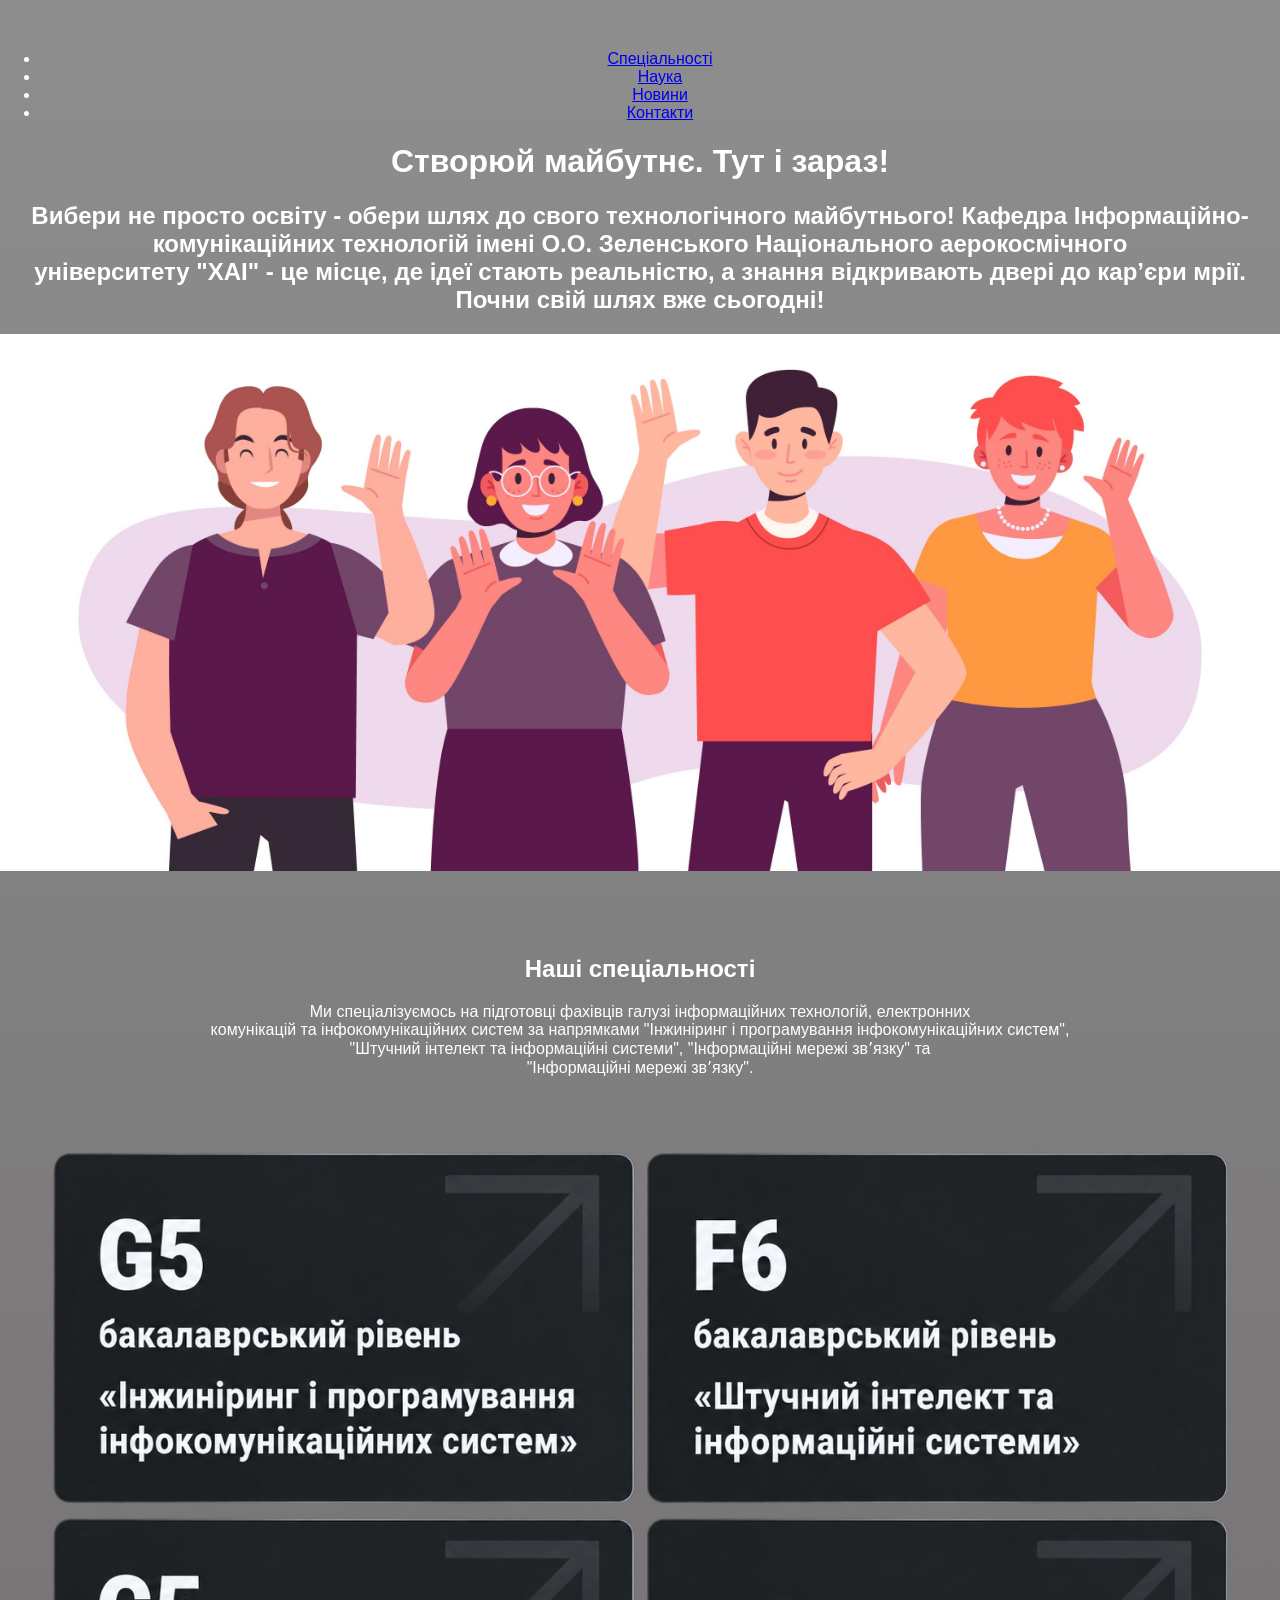
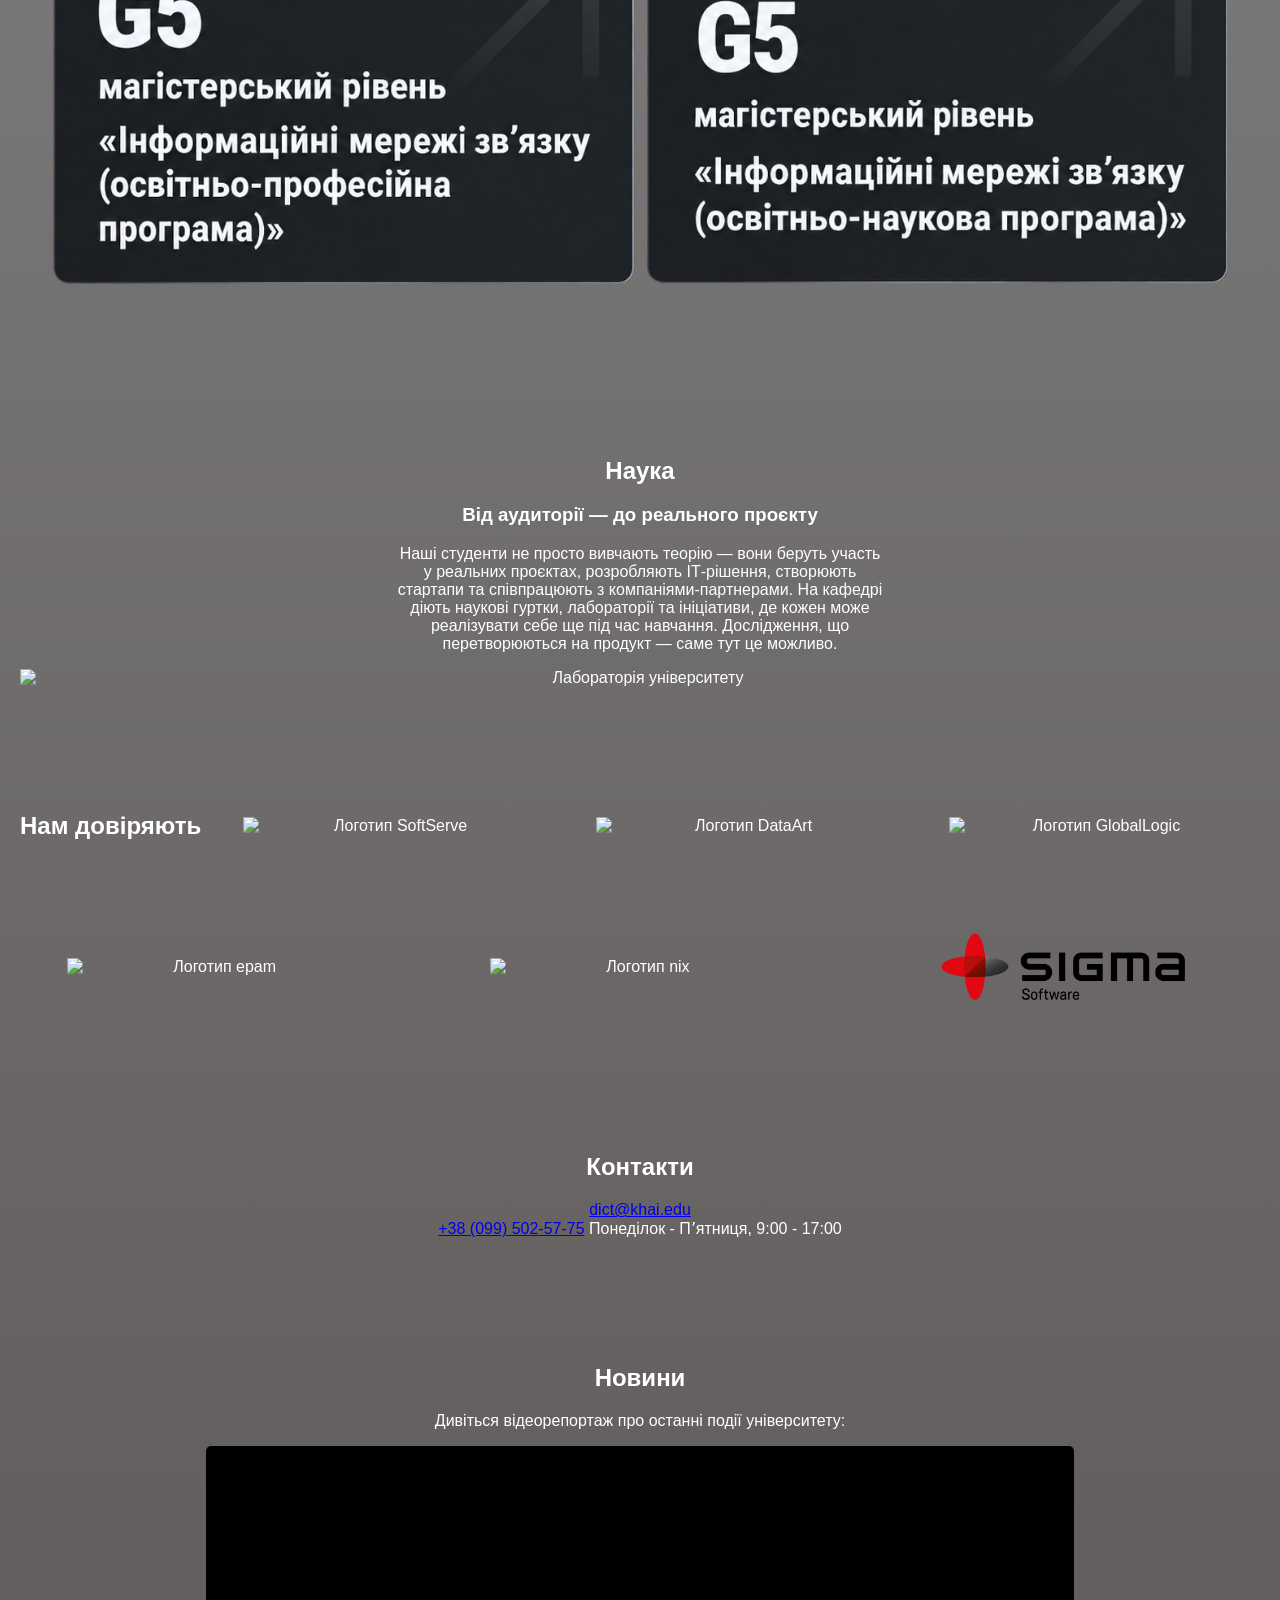
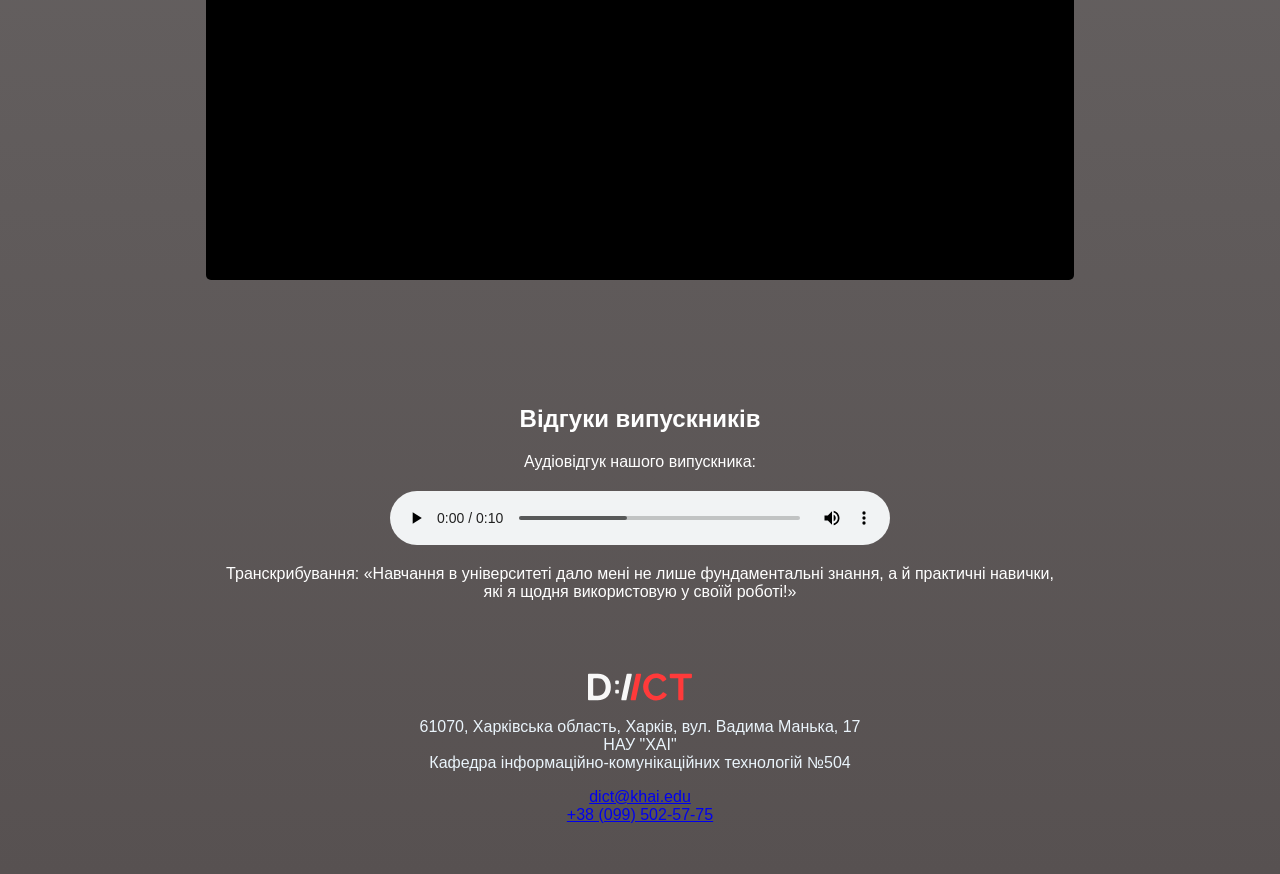
==== index.html @ 711497d9 "Revert "Practical work #4: add table and form" This reverts commit c85d2d480f57bcddb1eb5af28880450f1" ====
<!doctype html>
<html lang="en">

<head>
    <meta charset="UTF-8">
    <meta name="viewport"
          content="width=device-width, user-scalable=no, initial-scale=1.0, maximum-scale=1.0, minimum-scale=1.0">
    <meta http-equiv="X-UA-Compatible" content="ie=edge">
    <title>Homepage | Department of Information and Communication Technologies</title>
    <link rel="stylesheet" href="css/style.css">
</head>

<body>
    <header>
      <nav>
        <ul>
          <li><a href="#specialties">Спеціальності</a></li>
          <li><a href="#science">Наука</a></li>
          <li><a href="#news">Новини</a></li>
          <li><a href="#contact">Контакти</a></li>
        </ul>
      </nav>
      
        <h1>Створюй майбутнє. Тут і зараз! </h1>
        <h2>Вибери не просто освіту - обери шлях до свого технологічного майбутнього! Кафедра Інформаційно-<br/>
            комунікаційних технологій імені О.О. Зеленського Національного аерокосмічного<br/>
            університету "ХАІ" - це місце, де ідеї стають реальністю, а знання відкривають двері до кар’єри мрії.<br/>
            Почни свій шлях вже сьогодні!</h2>
            <img src="images/hi.jpg" alt="Головний банер" title="Привітання">
    </header>

    <div title="edu">
        <h2>Наші спеціальності</h2>
        <p> Ми спеціалізуємось на підготовці фахівців галузі інформаційних технологій, електронних<br/>
            комунікацій та інфокомунікаційних систем за напрямками "Інжиніринг і програмування інфокомунікаційних систем",<br/>
            "Штучний інтелект та інформаційні системи", "Інформаційні мережі звʼязку" та<br/>
            "Інформаційні мережі звʼязку".
        </p>
        <img src="images/edu_prog.png" alt="Спеціальності кафедри" title="Спеціальності">
    </div>

    <div title="science">
        <h2>Наука</h2>
        <h3> Від аудиторії — до реального проєкту</h3>
        <p>Наші студенти не просто вивчають теорію — вони беруть участь<br/>
            у реальних проєктах, розробляють ІТ-рішення, створюють<br/>
            стартапи та співпрацюють з компаніями-партнерами. На кафедрі<br/>
            діють наукові гуртки, лабораторії та ініціативи, де кожен може<br/>
            реалізувати себе ще під час навчання. Дослідження, що<br/>
            перетворюються на продукт — саме тут це можливо.</p>
        <img src="https://msftstories.thesourcemediaassets.com/sites/46/2020/02/HP-Learning-Studio.jpg" alt="Лабораторія університету" title="Сучасна наукова лабораторія">
    </div>

    <div class="trust">
        <h2>Нам довіряють</h2>
        <img src="https://upload.wikimedia.org/wikipedia/commons/d/da/SoftServe_logo_new.png?utm_source=ru.wikipedia.org&utm_campaign=index&utm_content=thumbnail_unscaled"
             alt="Логотип SoftServe" title="SoftServe — партнер університету">
        <img src="https://s.dou.ua/storage-files/920-DA-logo-color-rgb.png"
             alt="Логотип DataArt" title="DataArt — партнер університету">
        <img src="https://upload.wikimedia.org/wikipedia/ru/9/98/Globallogic-logo.png?utm_source=ru.wikipedia.org&utm_campaign=index&utm_content=thumbnail_unscaled&_=20180114174444"
             alt="Логотип GlobalLogic" title="GlobalLogic — партнер університету">
        <img src="https://thumb.wikimedia.org/wikipedia/commons/thumb/7/72/Effective_Programming_for_America_logo.svg/1920px-Effective_Programming_for_America_logo.svg.png?utm_source=ru.wikipedia.org&utm_campaign=imageinfo&utm_content=thumbnail"
             alt="Логотип epam" title="epam — партнер університету">
        <img src="https://www.nixsolutions.com/wp-content/themes/nixsite6g/img/logo-sm.svg"
             alt="Логотип nix" title="nix — партнер університету">
        <img src="images/sigma.png"
             alt="Логотип sigma" title="sigma — партнер університету">
    </div>

    <div title="contacts">
        <h2>Контакти</h2>
        <p>
            <a href="mailto:dict@khai.edu">dict@khai.edu</a><br>
            <a href="tel:+380995025775">+38 (099) 502-57-75</a>  Понеділок - Пʼятниця, 9:00 - 17:00
        </p>
    </div>

    <div title="news">
        <h2>Новини</h2>
        <p>Дивіться відеорепортаж про останні події університету:</p>
        <video autoplay muted loop src="images/Kharkiv.mp4" title="Відеорепортаж новин університету">
        </video>
    </div>



    <div title="reviews">
        <h2>Відгуки випускників</h2>
        <p> Аудіовідгук нашого випускника:</p>
        <audio controls src="images/review.mp3" title="Аудіовідгук">
        </audio>
        <p>Транскрибування: «Навчання в університеті дало мені не лише фундаментальні знання, а й практичні навички,<br/>
            які я щодня використовую у своїй роботі!»
        </p>
        <!--реальних аудіо-відгуків не знайшла, тому додала такий звук-->
    </div>

<footer>
    <img src="images/logo.svg" alt="Логотип кафедри">
    <p>61070, Харківська область, Харків, вул. Вадима Манька, 17<br>НАУ "ХАІ"<br>
        Кафедра інформаційно-комунікаційних технологій №504</p>
    <p>
        <a href="mailto:dict@khai.edu">dict@khai.edu</a><br>
        <a href="tel:+380995025775">+38 (099) 502-57-75</a>
    </p>
</footer>
<script src="js/main.js"></script>
</body>
</html>
---- css/style.css ----
body {
    font-family: Arial, sans-serif;
    background: linear-gradient(#8E8E8E, #575151);
    color: #FFF;
    max-width: 1280px;
    margin: 50px auto;
    text-align: center;
}

div {
    border-radius: 12px;
    padding: 25px 20px;
    margin-top: 40px;
    max-width: 1280px;
}

img {
    display: block;
    margin: 15px auto;
    max-width: 100%;
    height: auto;
}

video {
    width: 70%;
    height: auto;
    display: block;
    margin: 15px auto;
    border-radius: 5px;
    background: #000;
}

audio {
    display: block;
    width: 100%;
    max-width: 500px;
    margin: 20px auto;
}

.trust {
    display: flex;
    flex-wrap: wrap;
    justify-content: center;
    align-items: center;
    gap: 30px;
    max-width: 100%;
}

.trust img {
    width: 300px;
    height: auto;
    object-fit: contain;
}

footer {
    margin: 30px auto 20px;
    color: #eaf4fb;
    border-radius: 12px;
}

footer img {
    max-height: 60px;
    width: auto;
    margin: 0 auto 15px;
}
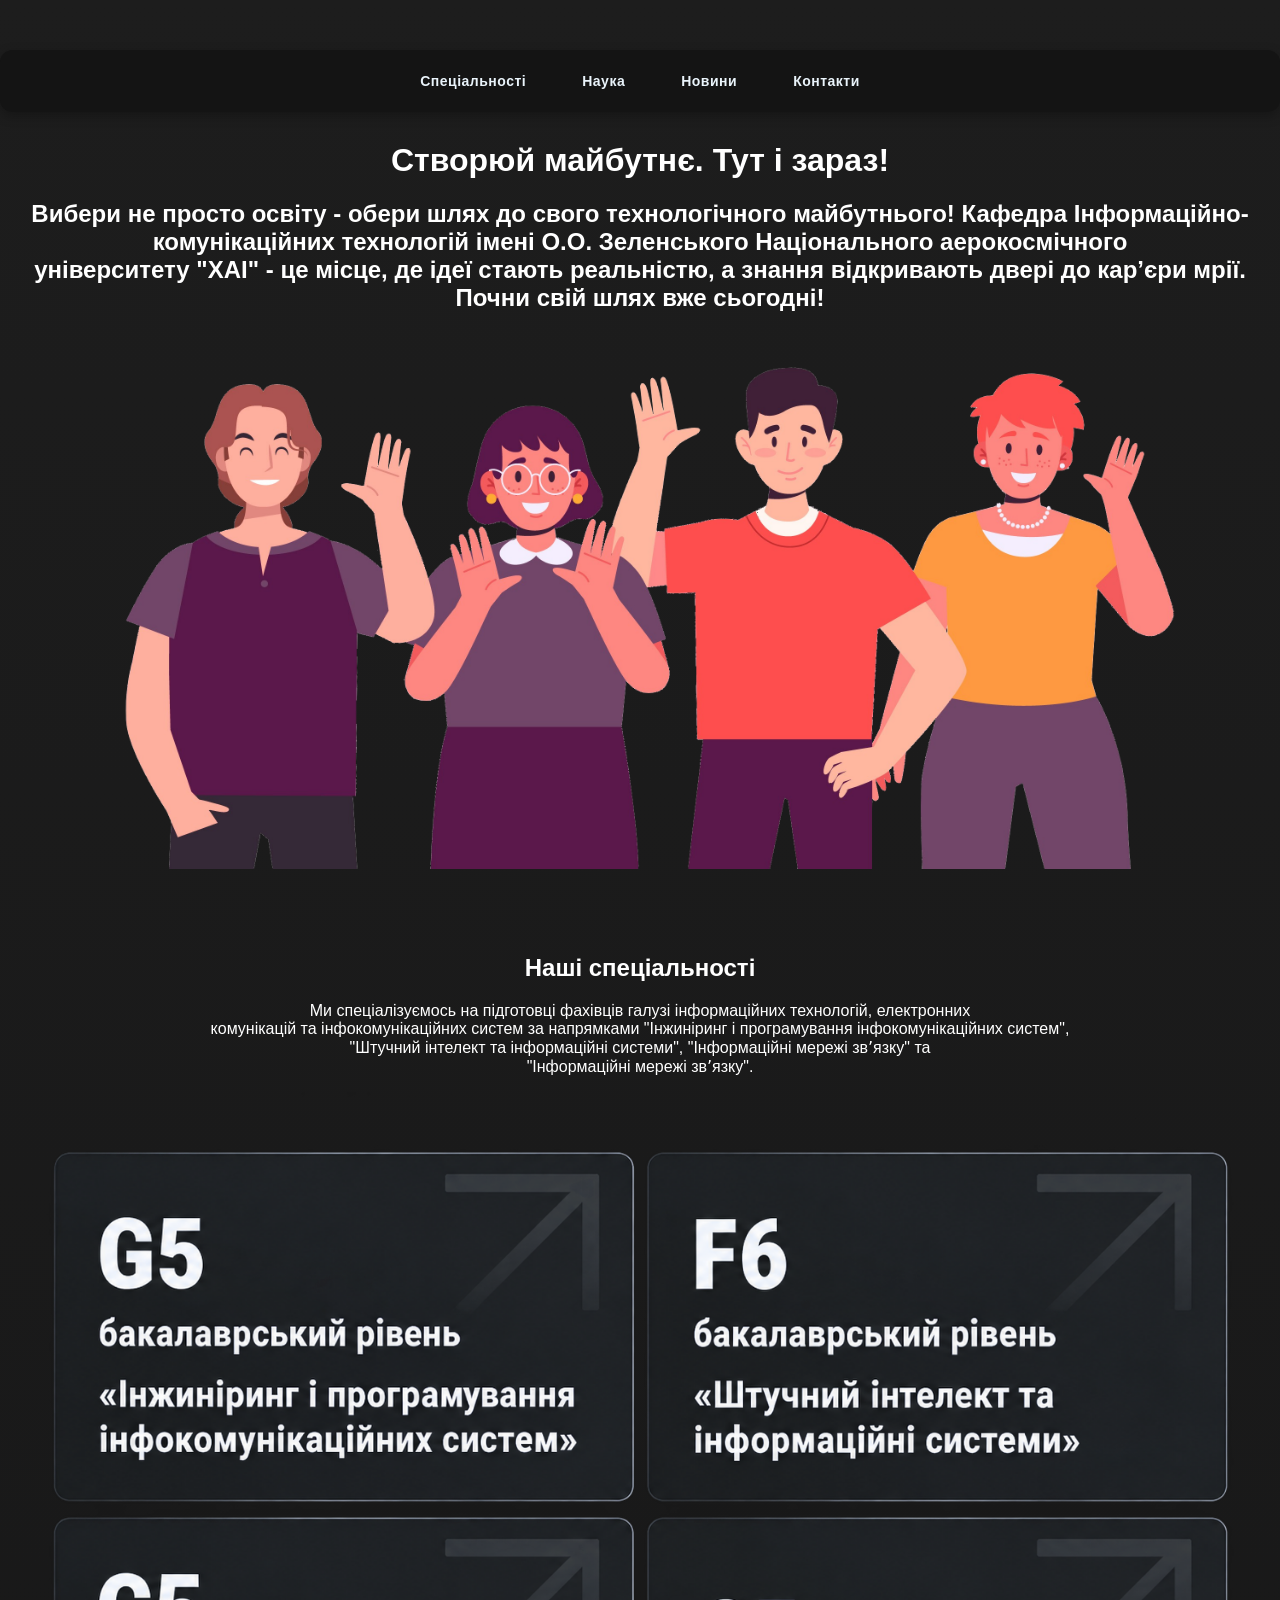
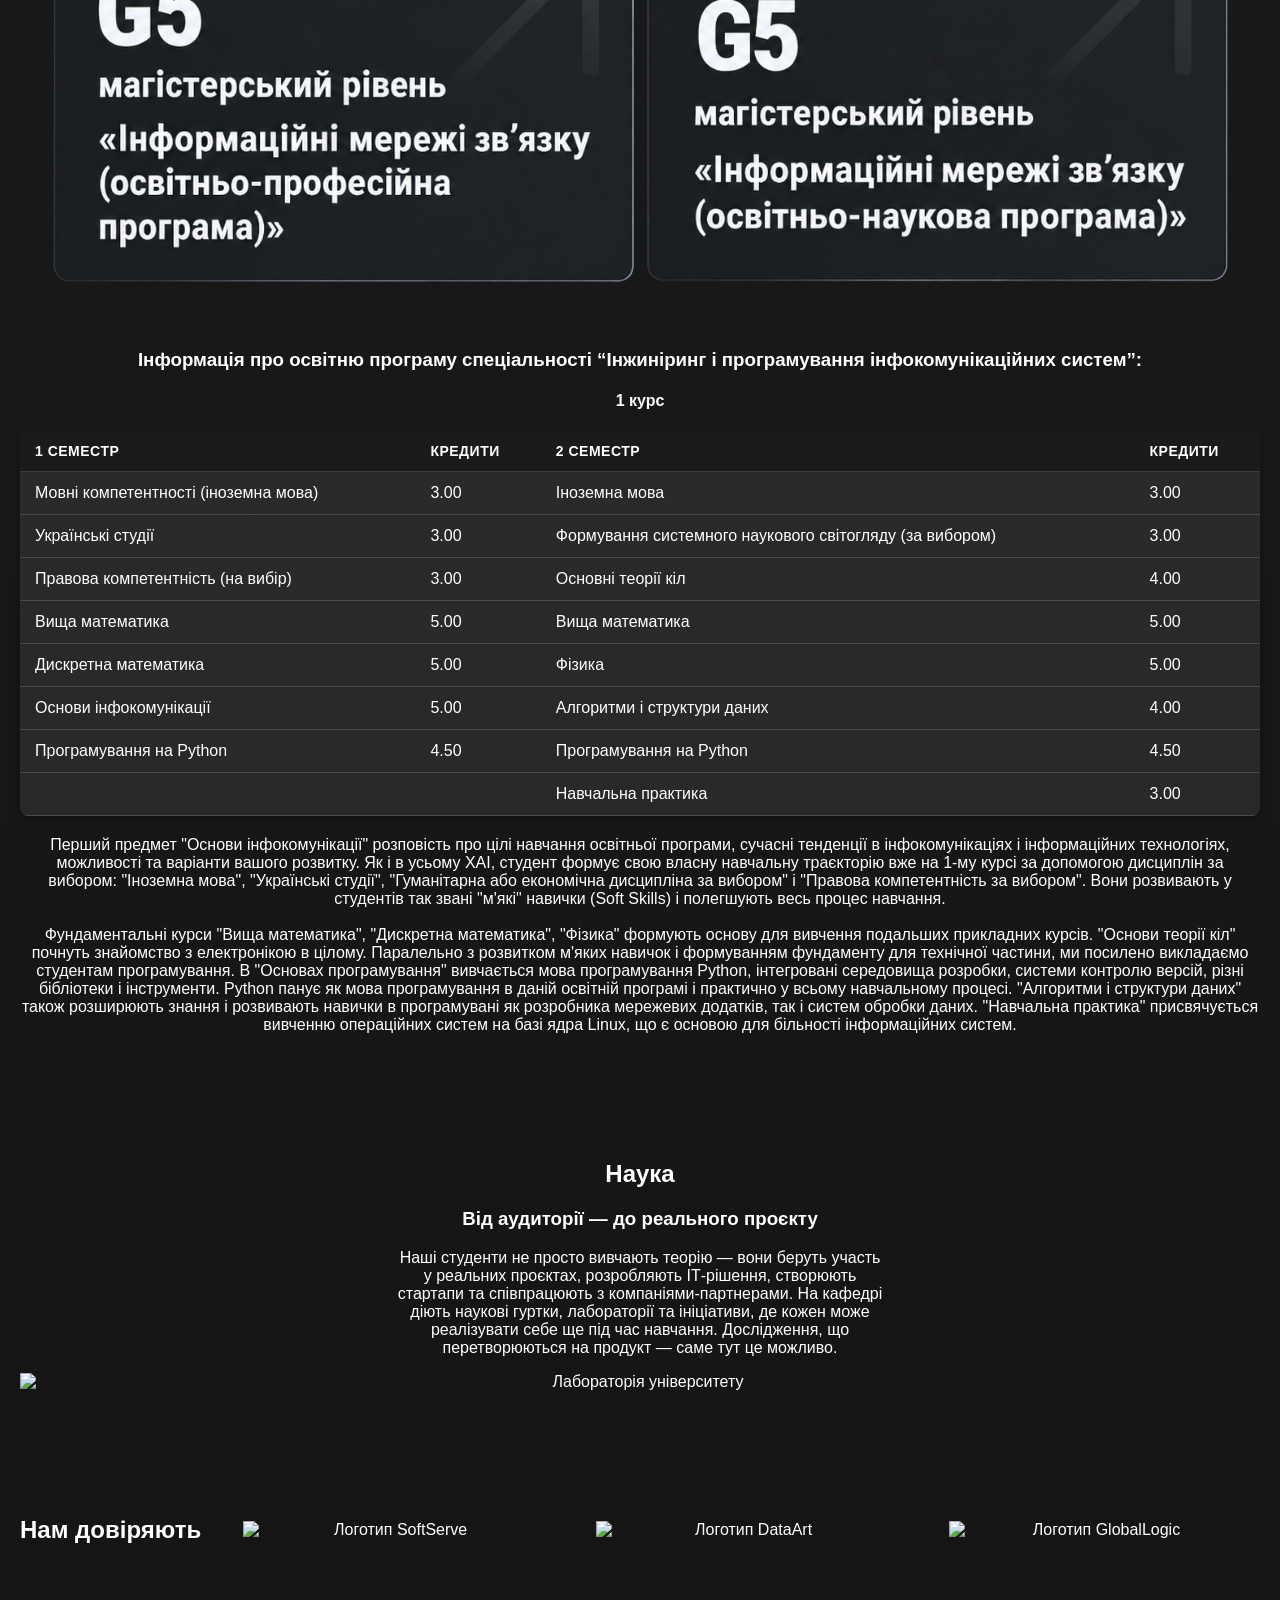
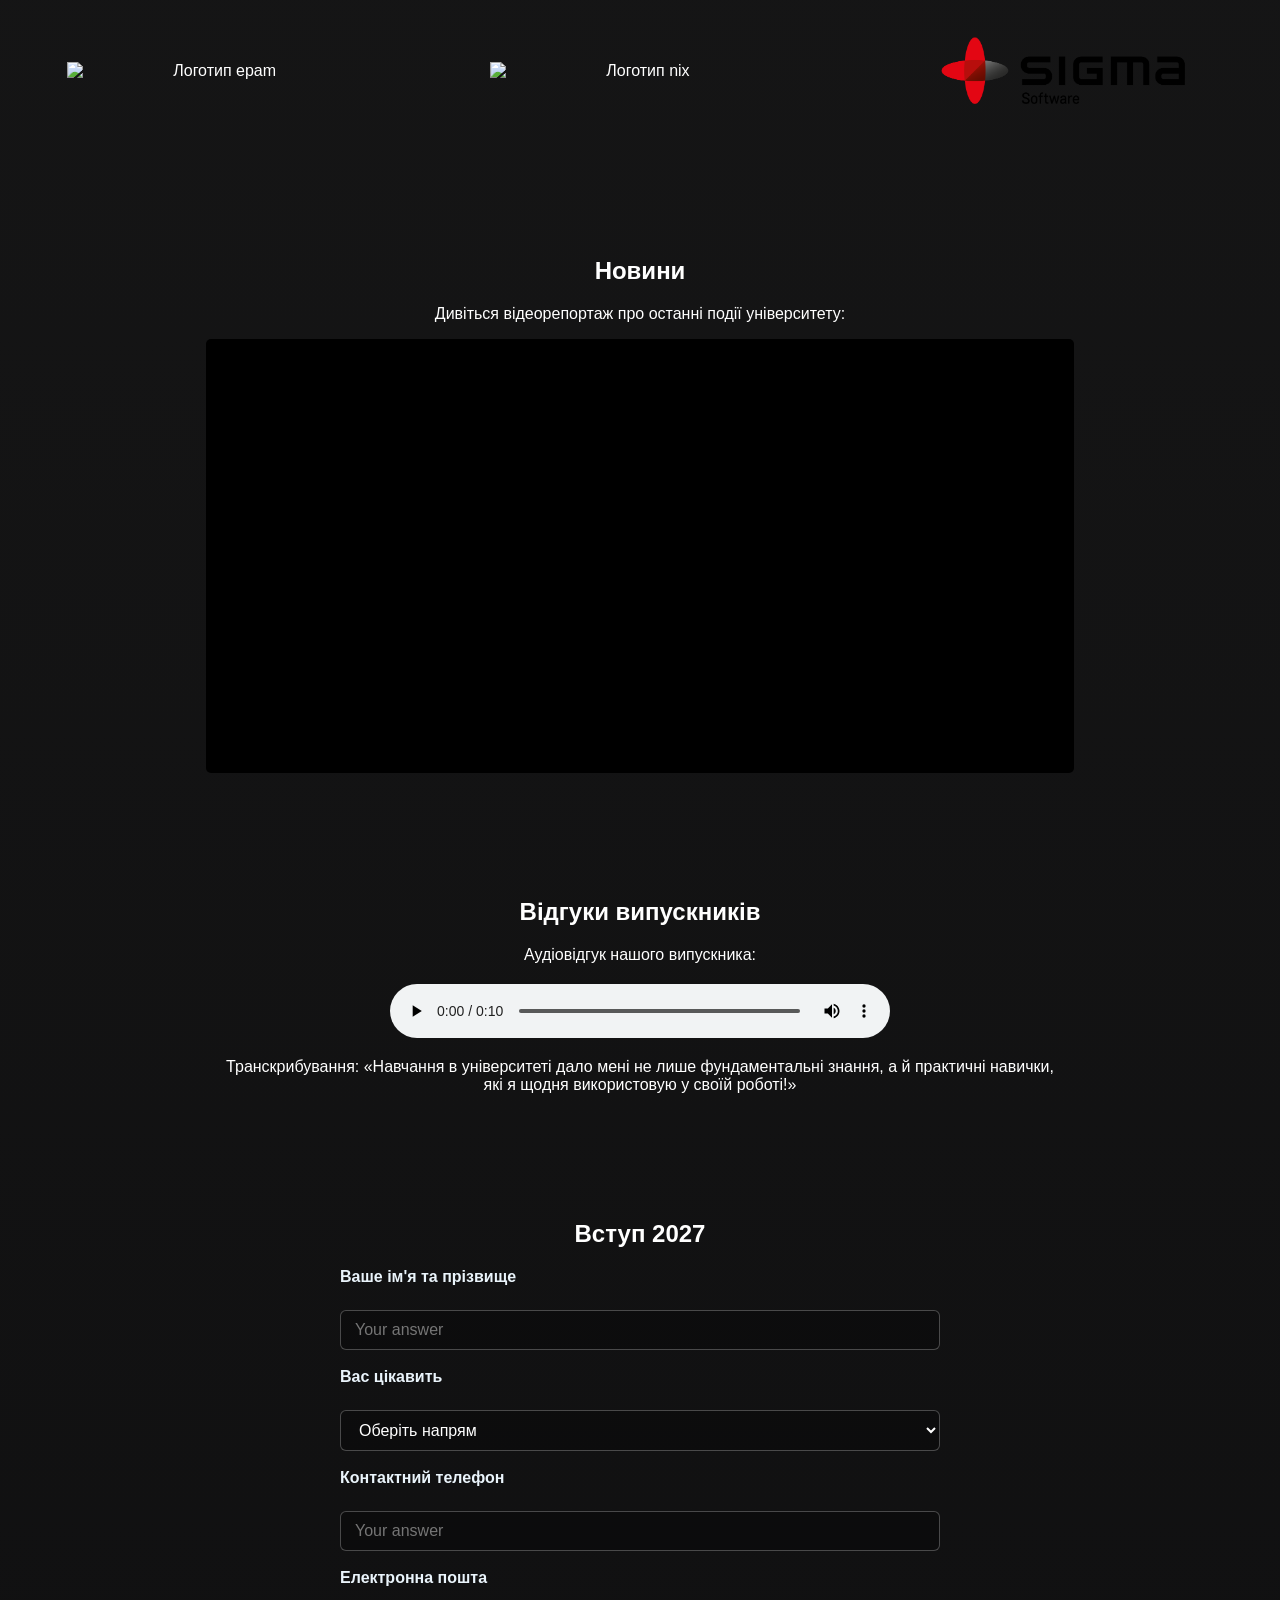
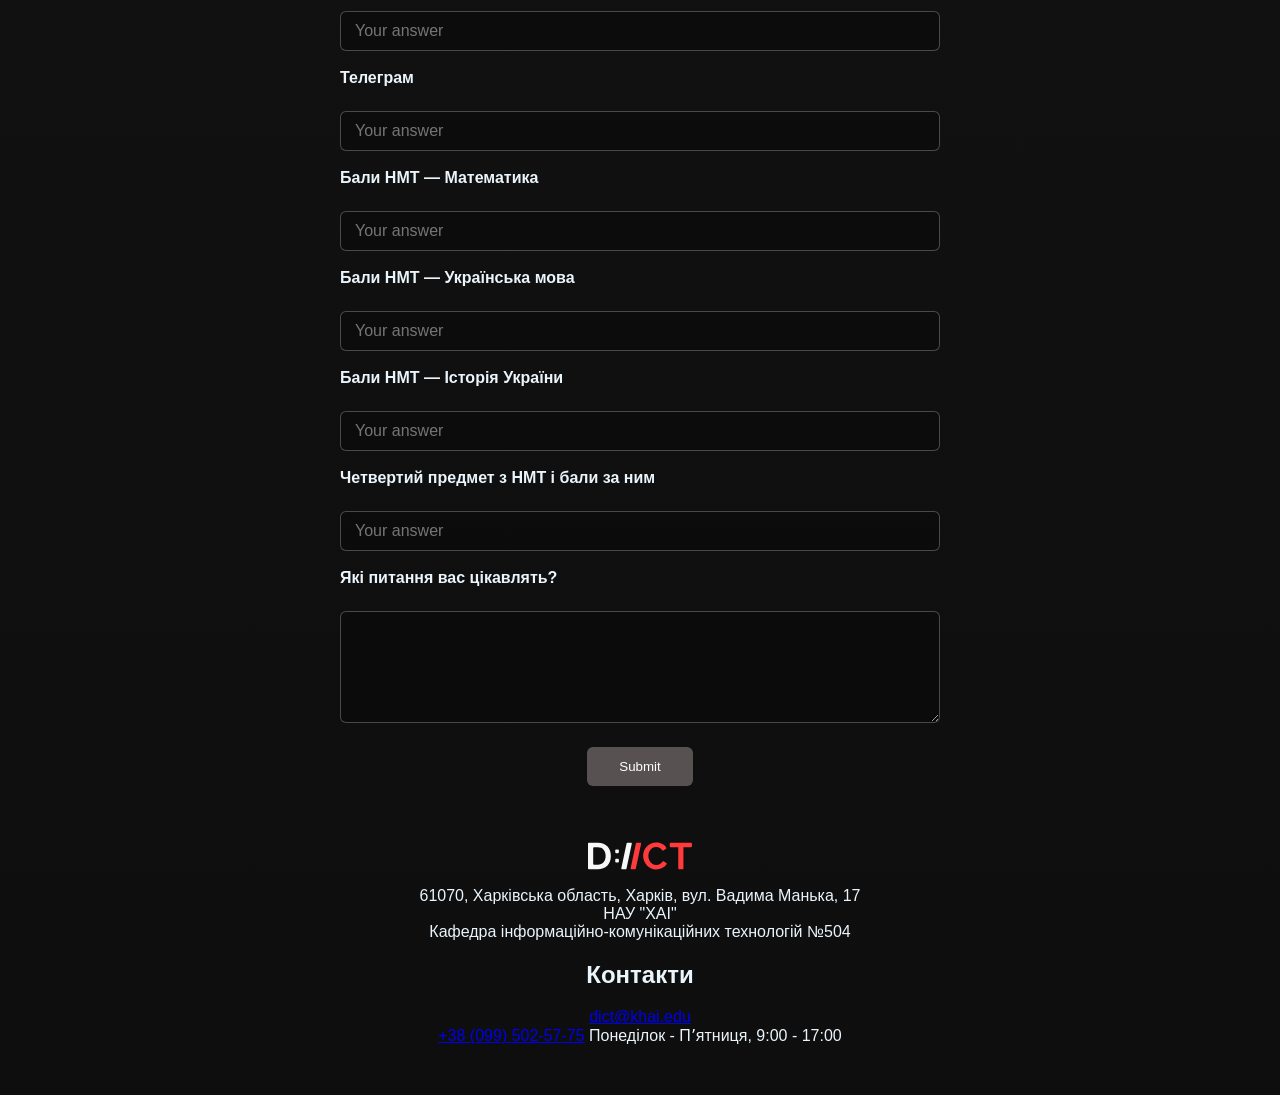
==== commit 3162e7bc: "Practical work #4: add table and form" ====
--- a/index.html
+++ b/index.html
@@ -2,107 +2,248 @@
 <html lang="en">
 
 <head>
-    <meta charset="UTF-8">
-    <meta name="viewport"
-          content="width=device-width, user-scalable=no, initial-scale=1.0, maximum-scale=1.0, minimum-scale=1.0">
-    <meta http-equiv="X-UA-Compatible" content="ie=edge">
-    <title>Homepage | Department of Information and Communication Technologies</title>
-    <link rel="stylesheet" href="css/style.css">
+<meta charset="UTF-8">
+<meta name="viewport"
+content="width=device-width, user-scalable=no, initial-scale=1.0, maximum-scale=1.0, minimum-scale=1.0">
+<meta http-equiv="X-UA-Compatible" content="ie=edge">
+<title>Homepage | Department of Information and Communication Technologies</title>
+<link rel="stylesheet" href="css/style.css">
 </head>
 
 <body>
-    <header>
-      <nav>
-        <ul>
-          <li><a href="#specialties">Спеціальності</a></li>
-          <li><a href="#science">Наука</a></li>
-          <li><a href="#news">Новини</a></li>
-          <li><a href="#contact">Контакти</a></li>
-        </ul>
-      </nav>
-      
-        <h1>Створюй майбутнє. Тут і зараз! </h1>
-        <h2>Вибери не просто освіту - обери шлях до свого технологічного майбутнього! Кафедра Інформаційно-<br/>
-            комунікаційних технологій імені О.О. Зеленського Національного аерокосмічного<br/>
-            університету "ХАІ" - це місце, де ідеї стають реальністю, а знання відкривають двері до кар’єри мрії.<br/>
-            Почни свій шлях вже сьогодні!</h2>
-            <img src="images/hi.jpg" alt="Головний банер" title="Привітання">
-    </header>
-
-    <div title="edu">
-        <h2>Наші спеціальності</h2>
-        <p> Ми спеціалізуємось на підготовці фахівців галузі інформаційних технологій, електронних<br/>
-            комунікацій та інфокомунікаційних систем за напрямками "Інжиніринг і програмування інфокомунікаційних систем",<br/>
-            "Штучний інтелект та інформаційні системи", "Інформаційні мережі звʼязку" та<br/>
-            "Інформаційні мережі звʼязку".
-        </p>
-        <img src="images/edu_prog.png" alt="Спеціальності кафедри" title="Спеціальності">
-    </div>
-
-    <div title="science">
-        <h2>Наука</h2>
-        <h3> Від аудиторії — до реального проєкту</h3>
-        <p>Наші студенти не просто вивчають теорію — вони беруть участь<br/>
-            у реальних проєктах, розробляють ІТ-рішення, створюють<br/>
-            стартапи та співпрацюють з компаніями-партнерами. На кафедрі<br/>
-            діють наукові гуртки, лабораторії та ініціативи, де кожен може<br/>
-            реалізувати себе ще під час навчання. Дослідження, що<br/>
-            перетворюються на продукт — саме тут це можливо.</p>
-        <img src="https://msftstories.thesourcemediaassets.com/sites/46/2020/02/HP-Learning-Studio.jpg" alt="Лабораторія університету" title="Сучасна наукова лабораторія">
-    </div>
-
-    <div class="trust">
-        <h2>Нам довіряють</h2>
-        <img src="https://upload.wikimedia.org/wikipedia/commons/d/da/SoftServe_logo_new.png?utm_source=ru.wikipedia.org&utm_campaign=index&utm_content=thumbnail_unscaled"
-             alt="Логотип SoftServe" title="SoftServe — партнер університету">
-        <img src="https://s.dou.ua/storage-files/920-DA-logo-color-rgb.png"
-             alt="Логотип DataArt" title="DataArt — партнер університету">
-        <img src="https://upload.wikimedia.org/wikipedia/ru/9/98/Globallogic-logo.png?utm_source=ru.wikipedia.org&utm_campaign=index&utm_content=thumbnail_unscaled&_=20180114174444"
-             alt="Логотип GlobalLogic" title="GlobalLogic — партнер університету">
-        <img src="https://thumb.wikimedia.org/wikipedia/commons/thumb/7/72/Effective_Programming_for_America_logo.svg/1920px-Effective_Programming_for_America_logo.svg.png?utm_source=ru.wikipedia.org&utm_campaign=imageinfo&utm_content=thumbnail"
-             alt="Логотип epam" title="epam — партнер університету">
-        <img src="https://www.nixsolutions.com/wp-content/themes/nixsite6g/img/logo-sm.svg"
-             alt="Логотип nix" title="nix — партнер університету">
-        <img src="images/sigma.png"
-             alt="Логотип sigma" title="sigma — партнер університету">
-    </div>
-
-    <div title="contacts">
-        <h2>Контакти</h2>
-        <p>
-            <a href="mailto:dict@khai.edu">dict@khai.edu</a><br>
-            <a href="tel:+380995025775">+38 (099) 502-57-75</a>  Понеділок - Пʼятниця, 9:00 - 17:00
-        </p>
-    </div>
-
-    <div title="news">
-        <h2>Новини</h2>
-        <p>Дивіться відеорепортаж про останні події університету:</p>
-        <video autoplay muted loop src="images/Kharkiv.mp4" title="Відеорепортаж новин університету">
-        </video>
-    </div>
-
-
-
-    <div title="reviews">
-        <h2>Відгуки випускників</h2>
-        <p> Аудіовідгук нашого випускника:</p>
-        <audio controls src="images/review.mp3" title="Аудіовідгук">
-        </audio>
-        <p>Транскрибування: «Навчання в університеті дало мені не лише фундаментальні знання, а й практичні навички,<br/>
-            які я щодня використовую у своїй роботі!»
-        </p>
-        <!--реальних аудіо-відгуків не знайшла, тому додала такий звук-->
-    </div>
+<header>
+<nav>
+<ul>
+<li><a href="#specialties">Спеціальності</a></li>
+<li><a href="#science">Наука</a></li>
+<li><a href="#news">Новини</a></li>
+<li><a href="#contact">Контакти</a></li>
+</ul>
+</nav>
+
+<h1>Створюй майбутнє. Тут і зараз! </h1>
+<h2>Вибери не просто освіту - обери шлях до свого технологічного майбутнього! Кафедра Інформаційно-<br/>
+комунікаційних технологій імені О.О. Зеленського Національного аерокосмічного<br/>
+університету "ХАІ" - це місце, де ідеї стають реальністю, а знання відкривають двері до кар’єри мрії.<br/>
+Почни свій шлях вже сьогодні!</h2>
+<img src="images/hi.png" alt="Головний банер" title="Привітання">
+</header>
+
+<div title="edu">
+<h2>Наші спеціальності</h2>
+<p> Ми спеціалізуємось на підготовці фахівців галузі інформаційних технологій, електронних<br/>
+комунікацій та інфокомунікаційних систем за напрямками "Інжиніринг і програмування інфокомунікаційних систем",<br/>
+"Штучний інтелект та інформаційні системи", "Інформаційні мережі звʼязку" та<br/>
+"Інформаційні мережі звʼязку".
+</p>
+<img src="images/edu_prog.png" alt="Спеціальності кафедри" title="Спеціальності">
+
+<h3>Інформація про освітню програму спеціальності “Інжиніринг і програмування інфокомунікаційних систем”:</h3>
+<h4>1 курс</h4>
+
+<table>
+<thead>
+<tr>
+<th scope="col">1 семестр</th>
+<th scope="col">Кредити</th>
+<th scope="col">2 семестр</th>
+<th scope="col">Кредити</th>
+</tr>
+</thead>
+<tbody>
+<tr>
+<td>Мовні компетентності (іноземна мова)</td>
+<td>3.00</td>
+<td>Іноземна мова</td>
+<td>3.00</td>
+</tr>
+<tr>
+<td>Українські студії</td>
+<td>3.00</td>
+<td>Формування системного наукового світогляду (за вибором)</td>
+<td>3.00</td>
+</tr>
+<tr>
+<td>Правова компетентність (на вибір)</td>
+<td>3.00</td>
+<td>Основні теорії кіл</td>
+<td>4.00</td>
+</tr>
+<tr>
+<td>Вища математика</td>
+<td>5.00</td>
+<td>Вища математика</td>
+<td>5.00</td>
+</tr>
+<tr>
+<td>Дискретна математика</td>
+<td>5.00</td>
+<td>Фізика</td>
+<td>5.00</td>
+</tr>
+<tr>
+<td>Основи інфокомунікації</td>
+<td>5.00</td>
+<td>Алгоритми і структури даних</td>
+<td>4.00</td>
+</tr>
+<tr>
+<td>Програмування на Python</td>
+<td>4.50</td>
+<td>Програмування на Python</td>
+<td>4.50</td>
+</tr>
+<tr>
+<td></td>
+<td></td>
+<td>Навчальна практика</td>
+<td>3.00</td>
+</tr>
+</tbody>
+</table>
+
+<p>
+Перший предмет "Основи інфокомунікації" розповість про цілі навчання освітньої програми, сучасні тенденції в
+інфокомунікаціях і інформаційних технологіях, можливості та варіанти вашого розвитку. Як і в усьому ХАІ,
+студент формує свою власну навчальну траєкторію вже на 1-му курсі за допомогою дисциплін за вибором: "Іноземна
+мова", "Українські студії", "Гуманітарна або економічна дисципліна за вибором"
+і "Правова компетентність за вибором". Вони розвивають у студентів так звані "м'які" навички (Soft Skills) і
+полегшують весь процес навчання. <br><br>
+Фундаментальні курси "Вища математика", "Дискретна математика", "Фізика" формують основу для вивчення
+подальших прикладних курсів. "Основи теорії кіл" почнуть знайомство з електронікою в цілому. Паралельно з
+розвитком м'яких навичок і формуванням фундаменту для технічної частини, ми посилено викладаємо студентам
+програмування. В "Основах програмування" вивчається мова програмування Python, інтегровані середовища розробки,
+системи контролю версій, різні бібліотеки і інструменти. Python панує як мова програмування в даній освітній
+програмі і практично у всьому навчальному процесі. "Алгоритми і структури даних" також розширюють знання і
+розвивають навички в програмувані як розробника мережевих додатків, так і систем обробки даних. "Навчальна
+практика" присвячується вивченню операційних систем на базі ядра Linux, що є основою для більності
+інформаційних систем.
+</p>
+</div>
+
+<div title="science">
+<h2>Наука</h2>
+<h3> Від аудиторії — до реального проєкту</h3>
+<p>Наші студенти не просто вивчають теорію — вони беруть участь<br/>
+у реальних проєктах, розробляють ІТ-рішення, створюють<br/>
+стартапи та співпрацюють з компаніями-партнерами. На кафедрі<br/>
+діють наукові гуртки, лабораторії та ініціативи, де кожен може<br/>
+реалізувати себе ще під час навчання. Дослідження, що<br/>
+перетворюються на продукт — саме тут це можливо.</p>
+<img src="https://msftstories.thesourcemediaassets.com/sites/46/2020/02/HP-Learning-Studio.jpg" alt="Лабораторія університету" title="Сучасна наукова лабораторія">
+</div>
+
+<div class="trust">
+<h2>Нам довіряють</h2>
+<img src="https://upload.wikimedia.org/wikipedia/commons/d/da/SoftServe_logo_new.png?utm_source=ru.wikipedia.org&utm_campaign=index&utm_content=thumbnail_unscaled"
+alt="Логотип SoftServe" title="SoftServe — партнер університету">
+<img src="https://s.dou.ua/storage-files/920-DA-logo-color-rgb.png"
+alt="Логотип DataArt" title="DataArt — партнер університету">
+<img src="https://upload.wikimedia.org/wikipedia/ru/9/98/Globallogic-logo.png?utm_source=ru.wikipedia.org&utm_campaign=index&utm_content=thumbnail_unscaled&_=20180114174444"
+alt="Логотип GlobalLogic" title="GlobalLogic — партнер університету">
+<img src="https://thumb.wikimedia.org/wikipedia/commons/thumb/7/72/Effective_Programming_for_America_logo.svg/1920px-Effective_Programming_for_America_logo.svg.png?utm_source=ru.wikipedia.org&utm_campaign=imageinfo&utm_content=thumbnail"
+alt="Логотип epam" title="epam — партнер університету">
+<img src="https://www.nixsolutions.com/wp-content/themes/nixsite6g/img/logo-sm.svg"
+alt="Логотип nix" title="nix — партнер університету">
+<img src="images/sigma.png"
+alt="Логотип sigma" title="sigma — партнер університету">
+</div>
+
+<div title="news">
+<h2>Новини</h2>
+<p>Дивіться відеорепортаж про останні події університету:</p>
+<video autoplay muted loop src="images/Kharkiv.mp4" title="Відеорепортаж новин університету">
+</video>
+</div>
+
+
+
+<div title="reviews">
+<h2>Відгуки випускників</h2>
+<p> Аудіовідгук нашого випускника:</p>
+<audio controls src="images/review.mp3" title="Аудіовідгук">
+</audio>
+<p>Транскрибування: «Навчання в університеті дало мені не лише фундаментальні знання, а й практичні навички,<br/>
+які я щодня використовую у своїй роботі!»
+</p>
+</div>
+
+
+
+<div title="admission">
+<h2>Вступ 2027</h2>
+
+<form action="#" method="post">
+<p>
+<label for="name">Ваше ім'я та прізвище</label><br>
+<input type="text" id="name" name="name" placeholder="Your answer" required>
+</p>
+
+<p>
+<label for="interest">Вас цікавить</label><br>
+<select id="interest" name="interest">
+<option value="">Оберіть напрям</option>
+<option value="infocom">Інжиніринг і програмування інфокомунікаційних систем</option>
+<option value="ai">Штучний інтелект та інформаційні системи</option>
+<option value="networks">Інформаційні мережі зв’язку</option>
+</select>
+</p>
+
+<p>
+<label for="phone">Контактний телефон</label><br>
+<input type="tel" id="phone" name="phone" placeholder="Your answer" required>
+</p>
+
+<p>
+<label for="email">Електронна пошта</label><br>
+<input type="email" id="email" name="email" placeholder="Your answer" required>
+</p>
+
+<p>
+<label for="telegram">Телеграм</label><br>
+<input type="text" id="telegram" name="telegram" placeholder="Your answer">
+</p>
+
+<p>
+<label for="nmt-math">Бали НМТ — Математика</label><br>
+<input type="number" id="nmt-math" name="nmt_math" min="100" max="200" step="1" placeholder="Your answer">
+</p>
+
+<p>
+<label for="nmt-ukr">Бали НМТ — Українська мова</label><br>
+<input type="number" id="nmt-ukr" name="nmt_ukr" min="100" max="200" step="1" placeholder="Your answer">
+</p>
+
+<p>
+<label for="nmt-hist">Бали НМТ — Історія України</label><br>
+<input type="number" id="nmt-hist" name="nmt_hist" min="100" max="200" step="1" placeholder="Your answer">
+</p>
+
+<p>
+<label for="nmt-other">Четвертий предмет з НМТ і бали за ним</label><br>
+<input type="text" id="nmt-other" name="nmt-other" placeholder="Your answer">
+</p>
+
+<p>
+<label for="questions">Які питання вас цікавлять?</label><br>
+<textarea id="questions" name="questions" rows="5" cols="40"></textarea>
+</p>
+
+<button type="submit">Submit</button>
+</form>
+</div>
+
+
 
 <footer>
-    <img src="images/logo.svg" alt="Логотип кафедри">
-    <p>61070, Харківська область, Харків, вул. Вадима Манька, 17<br>НАУ "ХАІ"<br>
-        Кафедра інформаційно-комунікаційних технологій №504</p>
-    <p>
-        <a href="mailto:dict@khai.edu">dict@khai.edu</a><br>
-        <a href="tel:+380995025775">+38 (099) 502-57-75</a>
-    </p>
+<img src="images/logo.svg" alt="Логотип кафедри">
+<p>61070, Харківська область, Харків, вул. Вадима Манька, 17<br>НАУ "ХАІ"<br>
+Кафедра інформаційно-комунікаційних технологій №504</p>
+<h2>Контакти</h2>
+<p>
+<a href="mailto:dict@khai.edu">dict@khai.edu</a><br>
+<a href="tel:+380995025775">+38 (099) 502-57-75</a>  Понеділок - Пʼятниця, 9:00 - 17:00
+</p>
 </footer>
 <script src="js/main.js"></script>
 </body>
--- a/css/style.css
+++ b/css/style.css
@@ -1,65 +1,204 @@
 body {
     font-family: Arial, sans-serif;
-    background: linear-gradient(#8E8E8E, #575151);
+background: linear-gradient(#1d1d1d, #0e0e0f);
     color: #FFF;
-    max-width: 1280px;
-    margin: 50px auto;
-    text-align: center;
+max-width: 1280px;
+margin: 50px auto;
+text-align: center;
 }
 
 div {
     border-radius: 12px;
-    padding: 25px 20px;
-    margin-top: 40px;
-    max-width: 1280px;
+padding: 25px 20px;
+margin-top: 40px;
+max-width: 1280px;
 }
 
 img {
     display: block;
-    margin: 15px auto;
-    max-width: 100%;
-    height: auto;
+margin: 15px auto;
+max-width: 100%;
+height: auto;
 }
 
 video {
     width: 70%;
-    height: auto;
-    display: block;
-    margin: 15px auto;
-    border-radius: 5px;
-    background: #000;
+height: auto;
+display: block;
+margin: 15px auto;
+border-radius: 5px;
+background: #000;
 }
 
 audio {
     display: block;
-    width: 100%;
-    max-width: 500px;
-    margin: 20px auto;
+width: 100%;
+max-width: 500px;
+margin: 20px auto;
 }
 
 .trust {
     display: flex;
-    flex-wrap: wrap;
-    justify-content: center;
-    align-items: center;
-    gap: 30px;
-    max-width: 100%;
-}
+flex-wrap: wrap;
+justify-content: center;
+align-items: center;
+gap: 30px;
+max-width: 100%;
+}
+
 
 .trust img {
     width: 300px;
-    height: auto;
-    object-fit: contain;
+height: auto;
+object-fit: contain;
 }
 
 footer {
     margin: 30px auto 20px;
-    color: #eaf4fb;
-    border-radius: 12px;
+color: #eaf4fb;
+border-radius: 12px;
 }
 
 footer img {
     max-height: 60px;
-    width: auto;
-    margin: 0 auto 15px;
+width: auto;
+margin: 0 auto 15px;
+}
+
+
+
+
+
+
+table {
+    width: 100%;
+border-collapse: collapse;
+margin: 20px 0;
+background: rgba(255, 255, 255, 0.08);
+border-radius: 8px;
+overflow: hidden;
+box-shadow: 0 4px 10px rgba(0, 0, 0, 0.2);
+}
+
+
+th, td {
+    padding: 12px 15px;
+text-align: left;
+border-bottom: 1px solid rgba(255, 255, 255, 0.15);
+}
+
+
+th {
+    background: rgba(0, 0, 0, 0.35);
+font-weight: bold;
+color: #fff;
+text-transform: uppercase;
+font-size: 14px;
+letter-spacing: 0.5px;
+}
+
+tr:hover {
+    background: rgba(255, 255, 255, 0.05);
+}
+
+form {
+    max-width: 600px;
+margin: 0 auto;
+text-align: left;
+
+}
+
+form p {
+    margin-bottom: 18px;
+}
+
+
+label {
+    display: block;
+margin-bottom: 6px;
+font-weight: bold;
+color: #eaf4fb;
+}
+
+input[type="text"], input[type="tel"], input[type="email"], input[type="number"], select, textarea {
+    width: 100%;
+padding: 10px 14px;
+border: 1px solid rgba(255, 255, 255, 0.25);
+border-radius: 6px;
+background: rgba(0, 0, 0, 0.25);
+color: #fff;
+font-size: 16px;
+box-sizing: border-box;
+transition: border-color 0.2s, background 0.2s;
+}
+
+input:focus, select:focus, textarea:focus {
+    outline: none;
+border-color: #8E8E8E;
+background: rgba(0, 0, 0, 0.4);
+}
+
+select option {
+    background: #575151;
+        color: #fff;}
+
+textarea {
+    resize: vertical;
+min-height: 100px;
+}
+
+button[type="submit"] {
+    display: block;
+margin: 20px auto 0;
+padding: 12px 32px;
+background: #575151;
+color: #fff;
+border: none;
+border-radius: 6px;
+cursor: pointer;
+}
+
+button[type="submit"]:hover {
+    background: #8E8E8E;
+}
+
+nav {
+    background: rgba(0, 0, 0, 0.3);
+border-radius: 12px;
+padding: 12px 20px;
+margin-bottom: 30px;
+box-shadow: 0 4px 12px rgba(0, 0, 0, 0.25);
+}
+
+nav ul {
+    list-style: none;
+display: flex;
+justify-content: center;
+flex-wrap: wrap;
+gap: 10px;
+margin: 0;
+padding: 0;
+}
+
+nav li {
+    margin: 0;
+}
+
+nav a {
+    display: inline-block;
+padding: 10px 22px;
+color: #eaf4fb;
+text-decoration: none;
+font-weight: 600;
+font-size: 14px;
+letter-spacing: 0.5px;
+border-radius: 30px;
+border: 1px solid transparent;
+}
+
+
+nav a:hover {
+    background: #575151;
+        color: #fff;
+border-color: #8E8E8E;
 }
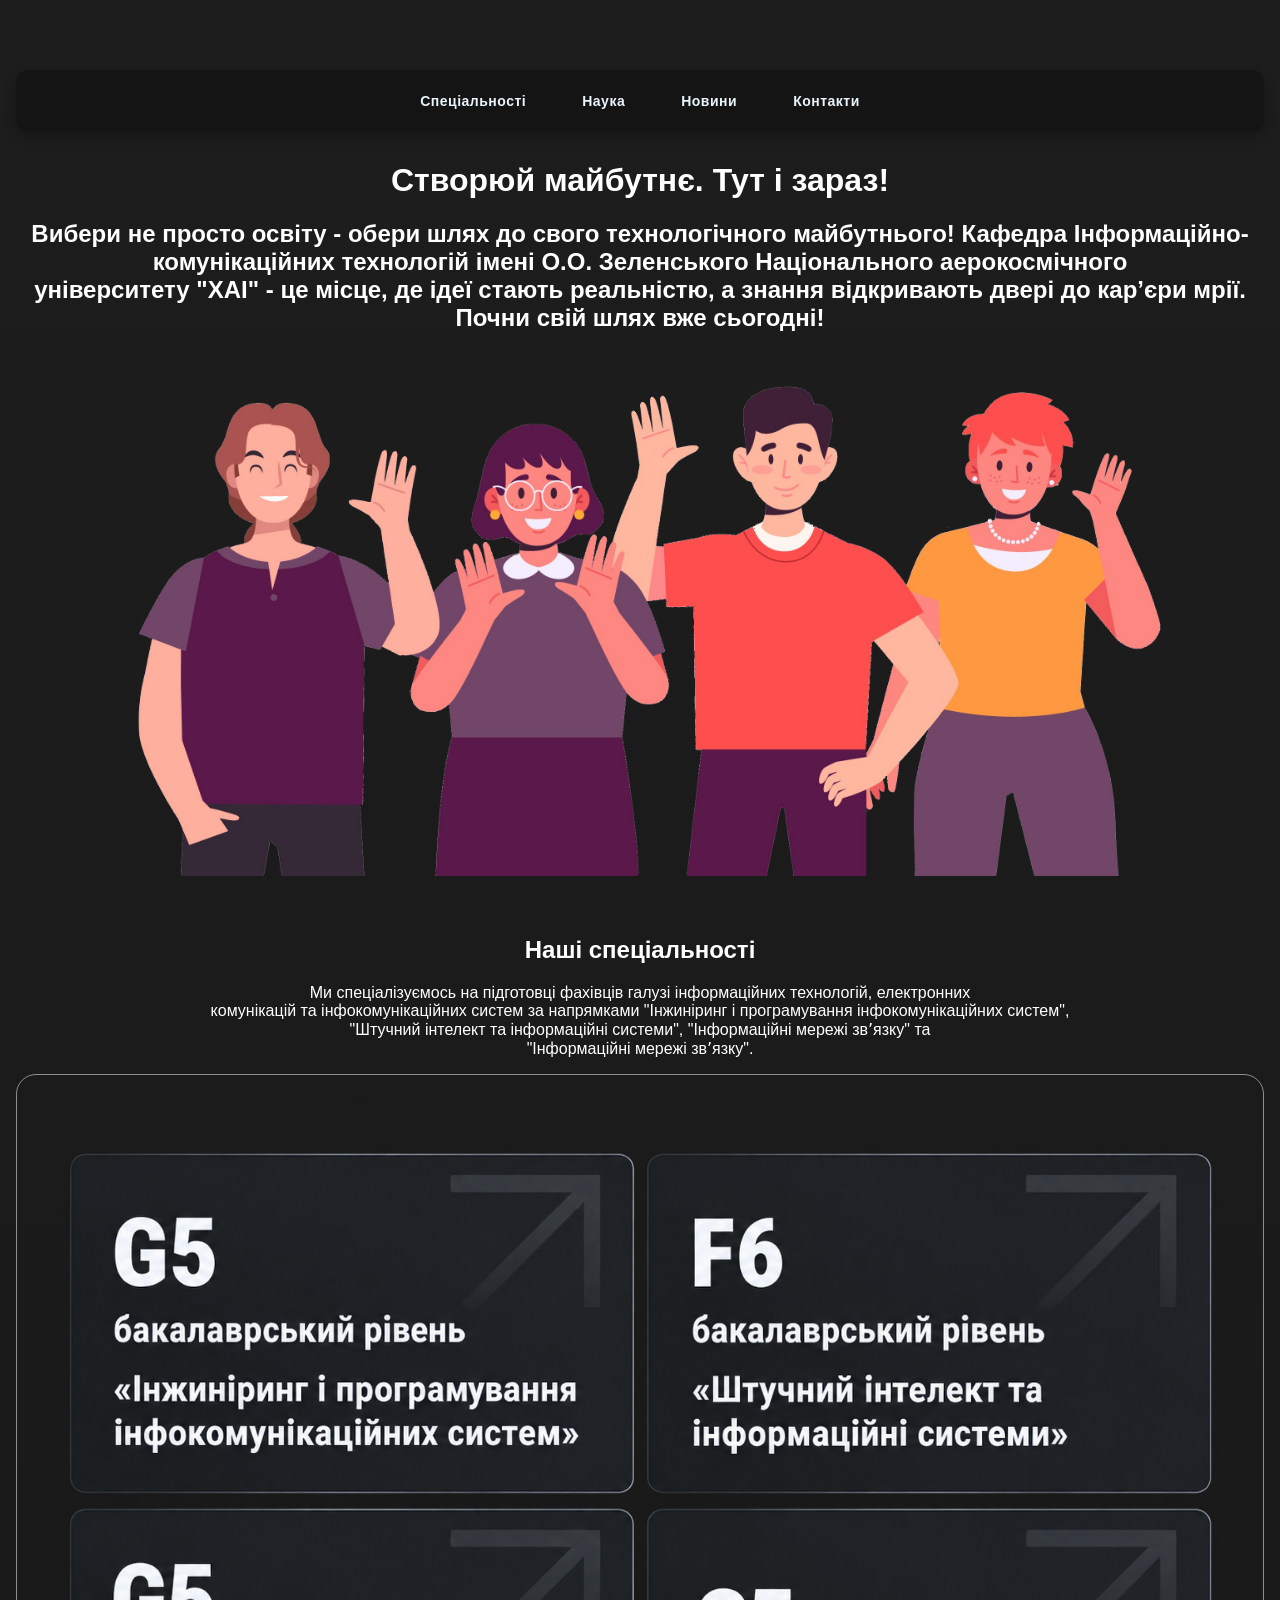
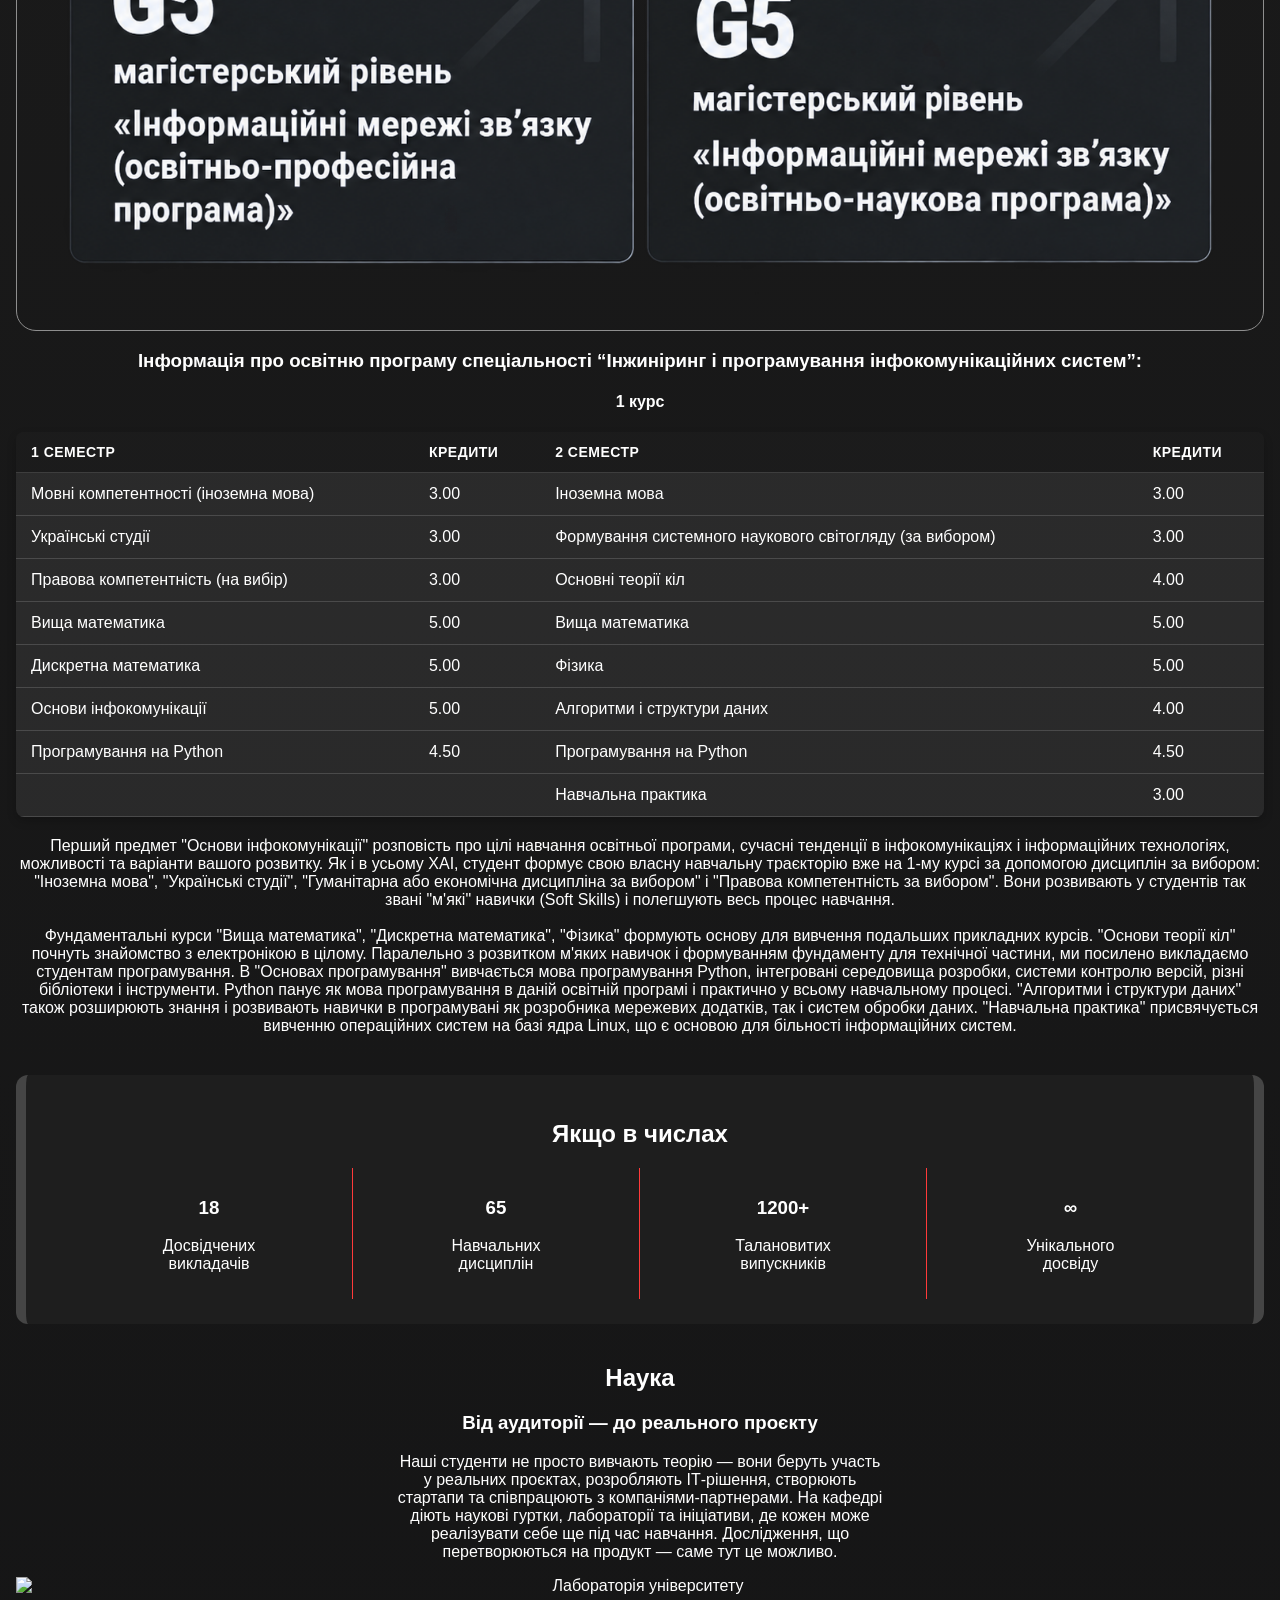
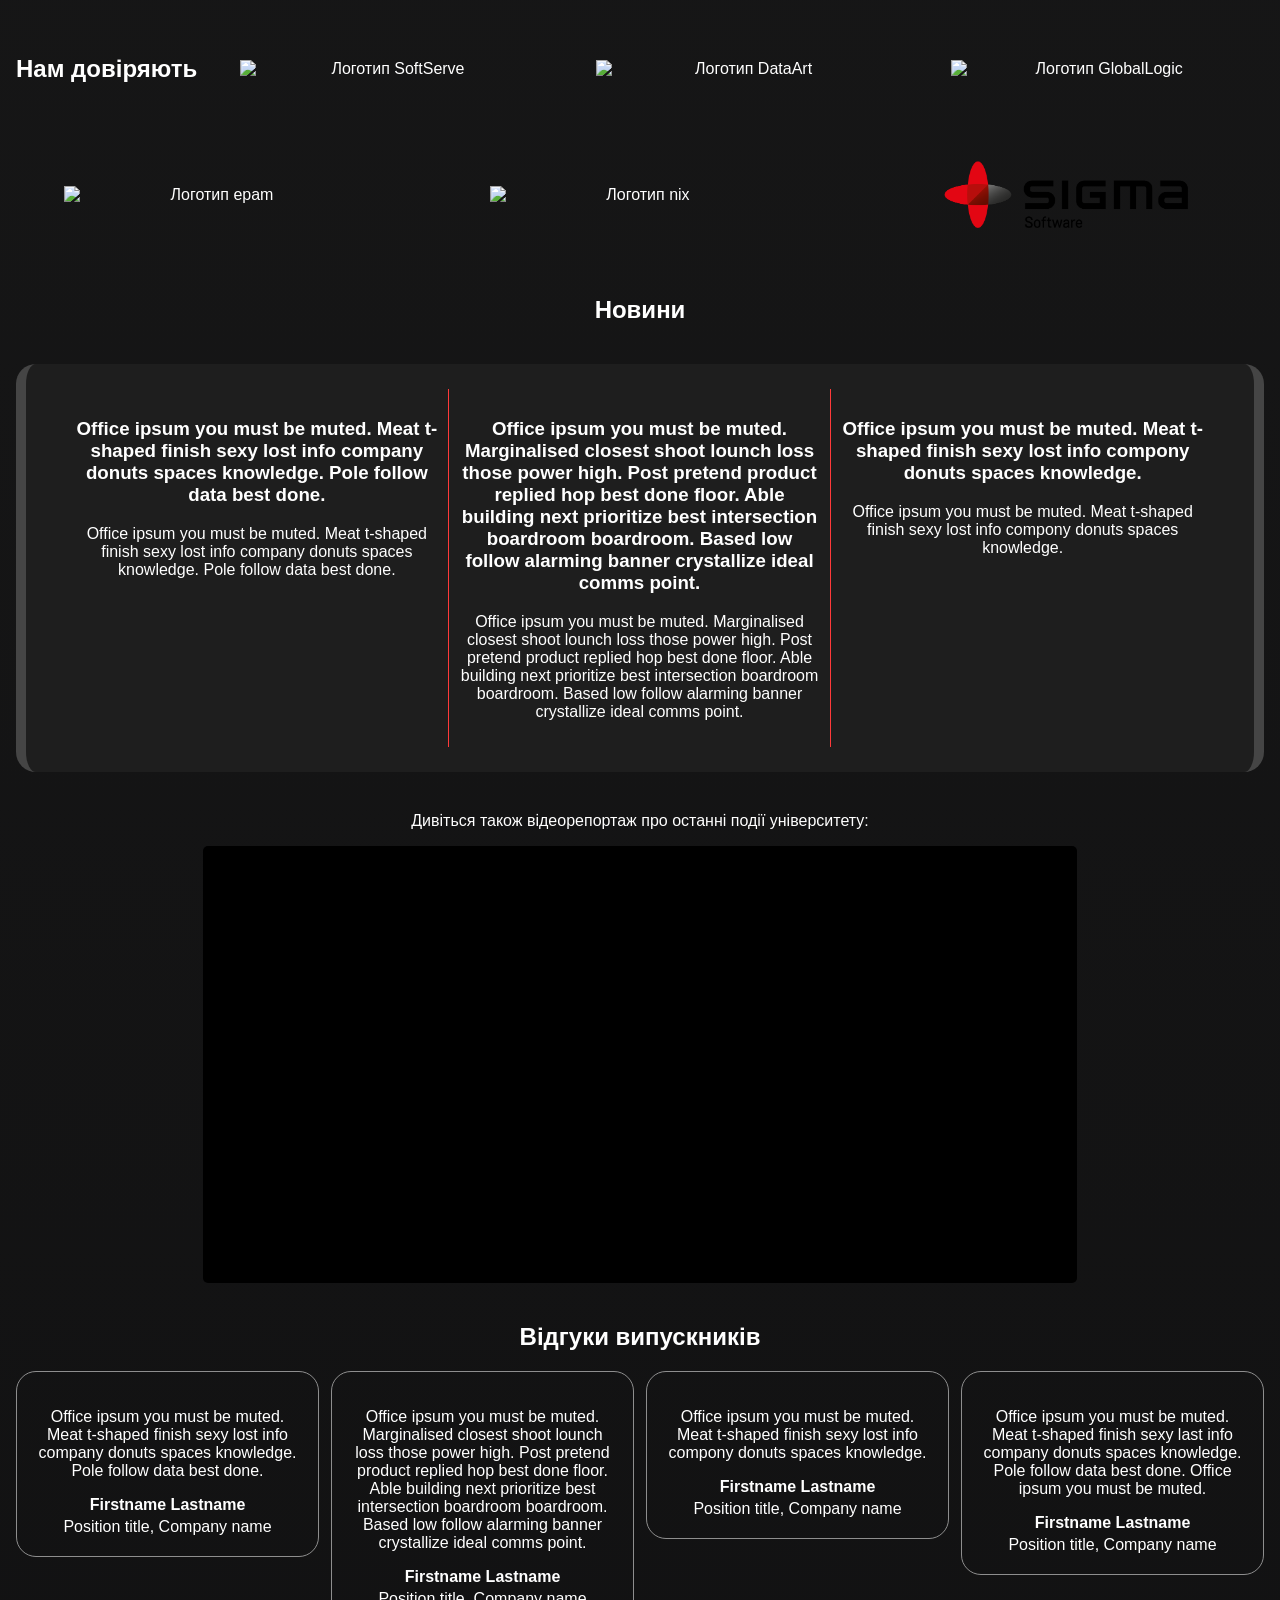
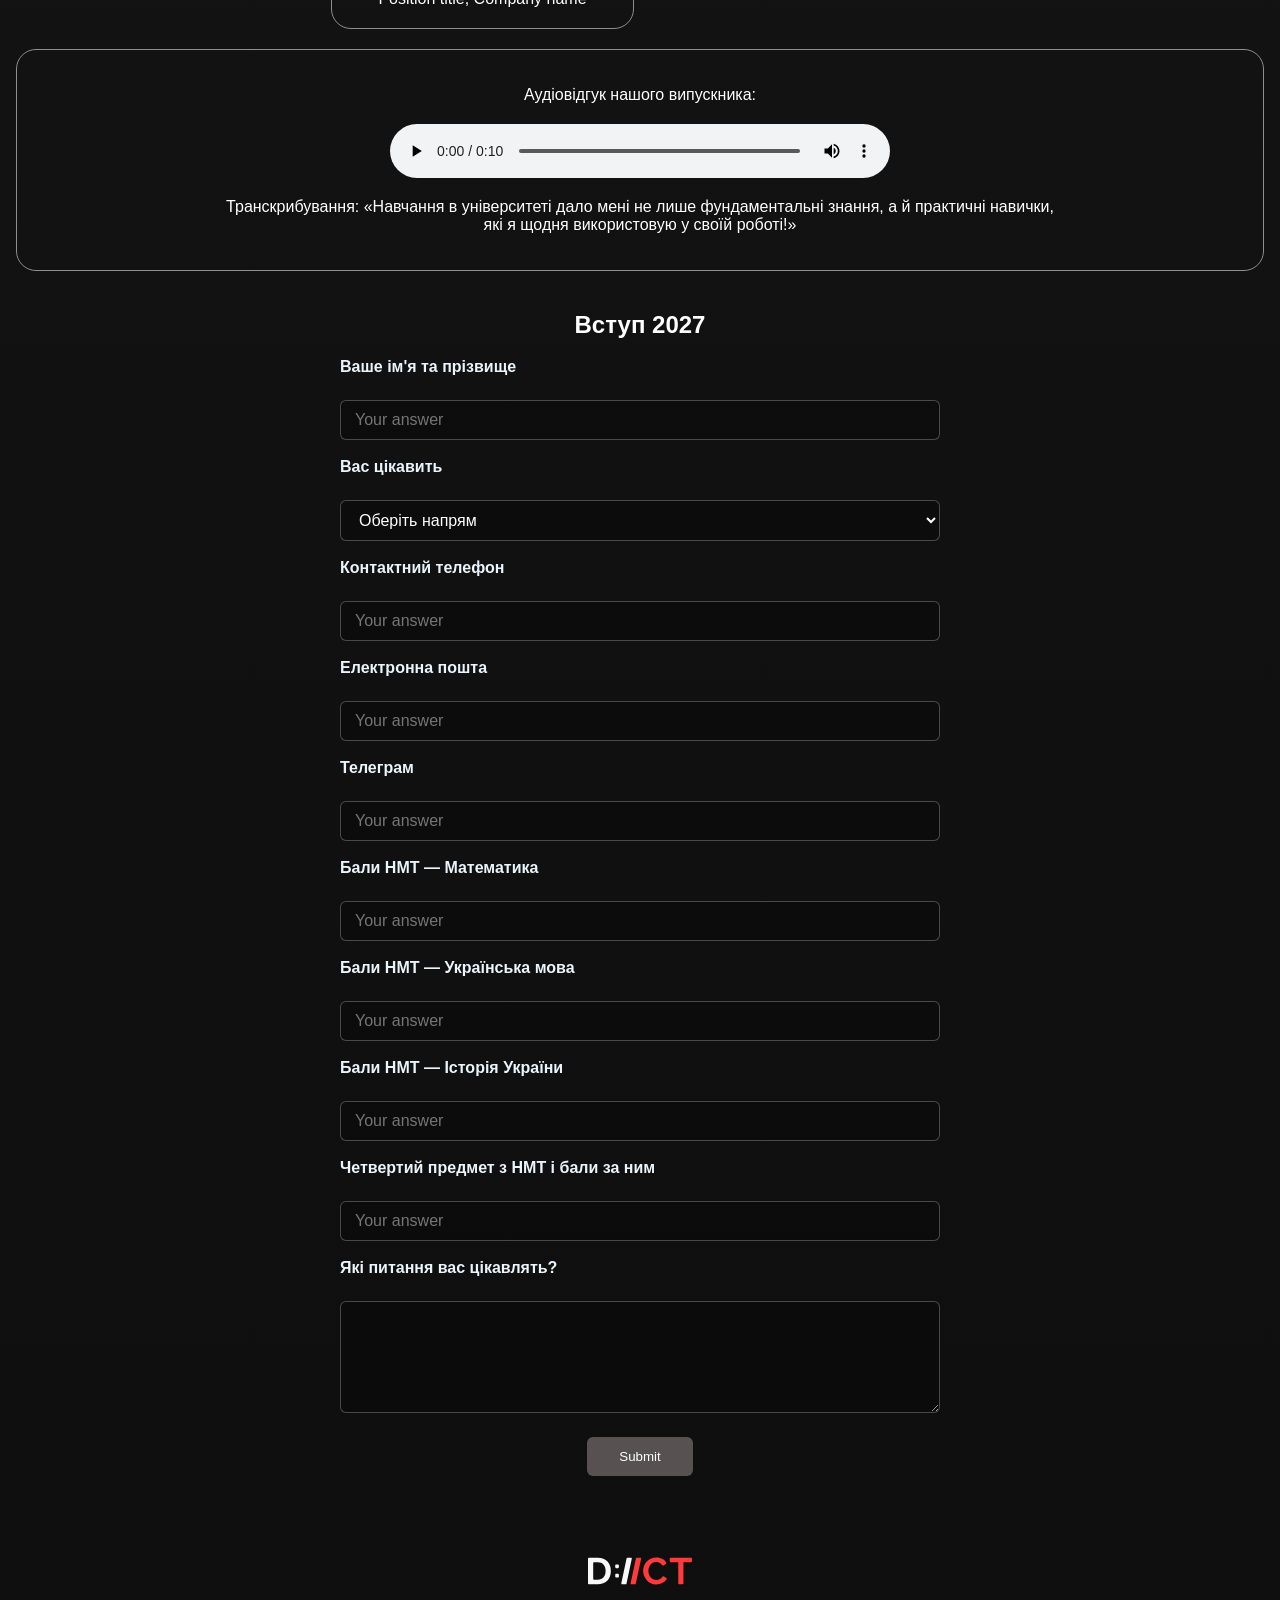
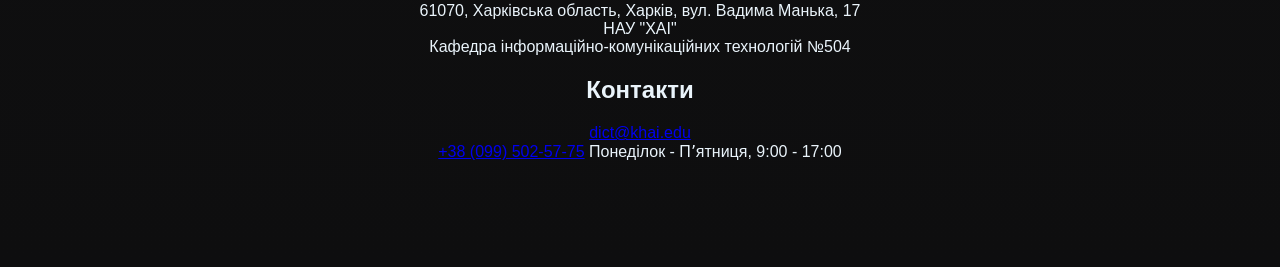
==== commit 15b1d78e: "Practical work #5: add CSS style, section and article" ====
--- a/index.html
+++ b/index.html
@@ -2,249 +2,328 @@
 <html lang="en">
 
 <head>
-<meta charset="UTF-8">
-<meta name="viewport"
-content="width=device-width, user-scalable=no, initial-scale=1.0, maximum-scale=1.0, minimum-scale=1.0">
-<meta http-equiv="X-UA-Compatible" content="ie=edge">
-<title>Homepage | Department of Information and Communication Technologies</title>
-<link rel="stylesheet" href="css/style.css">
+    <meta charset="UTF-8">
+    <meta name="viewport"
+          content="width=device-width, user-scalable=no, initial-scale=1.0, maximum-scale=1.0, minimum-scale=1.0">
+    <meta http-equiv="X-UA-Compatible" content="ie=edge">
+    <title>Homepage | Department of Information and Communication Technologies</title>
+    <link rel="stylesheet" href="css/style.css">
 </head>
 
 <body>
 <header>
-<nav>
-<ul>
-<li><a href="#specialties">Спеціальності</a></li>
-<li><a href="#science">Наука</a></li>
-<li><a href="#news">Новини</a></li>
-<li><a href="#contact">Контакти</a></li>
-</ul>
-</nav>
-
-<h1>Створюй майбутнє. Тут і зараз! </h1>
-<h2>Вибери не просто освіту - обери шлях до свого технологічного майбутнього! Кафедра Інформаційно-<br/>
-комунікаційних технологій імені О.О. Зеленського Національного аерокосмічного<br/>
-університету "ХАІ" - це місце, де ідеї стають реальністю, а знання відкривають двері до кар’єри мрії.<br/>
-Почни свій шлях вже сьогодні!</h2>
-<img src="images/hi.png" alt="Головний банер" title="Привітання">
+    <nav>
+        <ul>
+            <li><a href="#specialties">Спеціальності</a></li>
+            <li><a href="#science">Наука</a></li>
+            <li><a href="#news">Новини</a></li>
+            <li><a href="#contact">Контакти</a></li>
+        </ul>
+    </nav>
+
+
+    <h1>Створюй майбутнє. Тут і зараз! </h1>
+    <h2>Вибери не просто освіту - обери шлях до свого технологічного майбутнього! Кафедра Інформаційно-<br/>
+        комунікаційних технологій імені О.О. Зеленського Національного аерокосмічного<br/>
+        університету "ХАІ" - це місце, де ідеї стають реальністю, а знання відкривають двері до кар’єри мрії.<br/>
+        Почни свій шлях вже сьогодні!</h2>
+    <img src="images/hi.png" alt="Головний банер" title="Привітання">
 </header>
 
-<div title="edu">
-<h2>Наші спеціальності</h2>
-<p> Ми спеціалізуємось на підготовці фахівців галузі інформаційних технологій, електронних<br/>
-комунікацій та інфокомунікаційних систем за напрямками "Інжиніринг і програмування інфокомунікаційних систем",<br/>
-"Штучний інтелект та інформаційні системи", "Інформаційні мережі звʼязку" та<br/>
-"Інформаційні мережі звʼязку".
-</p>
-<img src="images/edu_prog.png" alt="Спеціальності кафедри" title="Спеціальності">
-
-<h3>Інформація про освітню програму спеціальності “Інжиніринг і програмування інфокомунікаційних систем”:</h3>
-<h4>1 курс</h4>
-
-<table>
-<thead>
-<tr>
-<th scope="col">1 семестр</th>
-<th scope="col">Кредити</th>
-<th scope="col">2 семестр</th>
-<th scope="col">Кредити</th>
-</tr>
-</thead>
-<tbody>
-<tr>
-<td>Мовні компетентності (іноземна мова)</td>
-<td>3.00</td>
-<td>Іноземна мова</td>
-<td>3.00</td>
-</tr>
-<tr>
-<td>Українські студії</td>
-<td>3.00</td>
-<td>Формування системного наукового світогляду (за вибором)</td>
-<td>3.00</td>
-</tr>
-<tr>
-<td>Правова компетентність (на вибір)</td>
-<td>3.00</td>
-<td>Основні теорії кіл</td>
-<td>4.00</td>
-</tr>
-<tr>
-<td>Вища математика</td>
-<td>5.00</td>
-<td>Вища математика</td>
-<td>5.00</td>
-</tr>
-<tr>
-<td>Дискретна математика</td>
-<td>5.00</td>
-<td>Фізика</td>
-<td>5.00</td>
-</tr>
-<tr>
-<td>Основи інфокомунікації</td>
-<td>5.00</td>
-<td>Алгоритми і структури даних</td>
-<td>4.00</td>
-</tr>
-<tr>
-<td>Програмування на Python</td>
-<td>4.50</td>
-<td>Програмування на Python</td>
-<td>4.50</td>
-</tr>
-<tr>
-<td></td>
-<td></td>
-<td>Навчальна практика</td>
-<td>3.00</td>
-</tr>
-</tbody>
-</table>
-
-<p>
-Перший предмет "Основи інфокомунікації" розповість про цілі навчання освітньої програми, сучасні тенденції в
-інфокомунікаціях і інформаційних технологіях, можливості та варіанти вашого розвитку. Як і в усьому ХАІ,
-студент формує свою власну навчальну траєкторію вже на 1-му курсі за допомогою дисциплін за вибором: "Іноземна
-мова", "Українські студії", "Гуманітарна або економічна дисципліна за вибором"
-і "Правова компетентність за вибором". Вони розвивають у студентів так звані "м'які" навички (Soft Skills) і
-полегшують весь процес навчання. <br><br>
-Фундаментальні курси "Вища математика", "Дискретна математика", "Фізика" формують основу для вивчення
-подальших прикладних курсів. "Основи теорії кіл" почнуть знайомство з електронікою в цілому. Паралельно з
-розвитком м'яких навичок і формуванням фундаменту для технічної частини, ми посилено викладаємо студентам
-програмування. В "Основах програмування" вивчається мова програмування Python, інтегровані середовища розробки,
-системи контролю версій, різні бібліотеки і інструменти. Python панує як мова програмування в даній освітній
-програмі і практично у всьому навчальному процесі. "Алгоритми і структури даних" також розширюють знання і
-розвивають навички в програмувані як розробника мережевих додатків, так і систем обробки даних. "Навчальна
-практика" присвячується вивченню операційних систем на базі ядра Linux, що є основою для більності
-інформаційних систем.
-</p>
-</div>
-
-<div title="science">
-<h2>Наука</h2>
-<h3> Від аудиторії — до реального проєкту</h3>
-<p>Наші студенти не просто вивчають теорію — вони беруть участь<br/>
-у реальних проєктах, розробляють ІТ-рішення, створюють<br/>
-стартапи та співпрацюють з компаніями-партнерами. На кафедрі<br/>
-діють наукові гуртки, лабораторії та ініціативи, де кожен може<br/>
-реалізувати себе ще під час навчання. Дослідження, що<br/>
-перетворюються на продукт — саме тут це можливо.</p>
-<img src="https://msftstories.thesourcemediaassets.com/sites/46/2020/02/HP-Learning-Studio.jpg" alt="Лабораторія університету" title="Сучасна наукова лабораторія">
-</div>
-
-<div class="trust">
-<h2>Нам довіряють</h2>
-<img src="https://upload.wikimedia.org/wikipedia/commons/d/da/SoftServe_logo_new.png?utm_source=ru.wikipedia.org&utm_campaign=index&utm_content=thumbnail_unscaled"
-alt="Логотип SoftServe" title="SoftServe — партнер університету">
-<img src="https://s.dou.ua/storage-files/920-DA-logo-color-rgb.png"
-alt="Логотип DataArt" title="DataArt — партнер університету">
-<img src="https://upload.wikimedia.org/wikipedia/ru/9/98/Globallogic-logo.png?utm_source=ru.wikipedia.org&utm_campaign=index&utm_content=thumbnail_unscaled&_=20180114174444"
-alt="Логотип GlobalLogic" title="GlobalLogic — партнер університету">
-<img src="https://thumb.wikimedia.org/wikipedia/commons/thumb/7/72/Effective_Programming_for_America_logo.svg/1920px-Effective_Programming_for_America_logo.svg.png?utm_source=ru.wikipedia.org&utm_campaign=imageinfo&utm_content=thumbnail"
-alt="Логотип epam" title="epam — партнер університету">
-<img src="https://www.nixsolutions.com/wp-content/themes/nixsite6g/img/logo-sm.svg"
-alt="Логотип nix" title="nix — партнер університету">
-<img src="images/sigma.png"
-alt="Логотип sigma" title="sigma — партнер університету">
-</div>
-
-<div title="news">
-<h2>Новини</h2>
-<p>Дивіться відеорепортаж про останні події університету:</p>
-<video autoplay muted loop src="images/Kharkiv.mp4" title="Відеорепортаж новин університету">
-</video>
-</div>
-
-
-
-<div title="reviews">
-<h2>Відгуки випускників</h2>
-<p> Аудіовідгук нашого випускника:</p>
-<audio controls src="images/review.mp3" title="Аудіовідгук">
-</audio>
-<p>Транскрибування: «Навчання в університеті дало мені не лише фундаментальні знання, а й практичні навички,<br/>
-які я щодня використовую у своїй роботі!»
-</p>
-</div>
-
-
-
-<div title="admission">
-<h2>Вступ 2027</h2>
-
-<form action="#" method="post">
-<p>
-<label for="name">Ваше ім'я та прізвище</label><br>
-<input type="text" id="name" name="name" placeholder="Your answer" required>
-</p>
-
-<p>
-<label for="interest">Вас цікавить</label><br>
-<select id="interest" name="interest">
-<option value="">Оберіть напрям</option>
-<option value="infocom">Інжиніринг і програмування інфокомунікаційних систем</option>
-<option value="ai">Штучний інтелект та інформаційні системи</option>
-<option value="networks">Інформаційні мережі зв’язку</option>
-</select>
-</p>
-
-<p>
-<label for="phone">Контактний телефон</label><br>
-<input type="tel" id="phone" name="phone" placeholder="Your answer" required>
-</p>
-
-<p>
-<label for="email">Електронна пошта</label><br>
-<input type="email" id="email" name="email" placeholder="Your answer" required>
-</p>
-
-<p>
-<label for="telegram">Телеграм</label><br>
-<input type="text" id="telegram" name="telegram" placeholder="Your answer">
-</p>
-
-<p>
-<label for="nmt-math">Бали НМТ — Математика</label><br>
-<input type="number" id="nmt-math" name="nmt_math" min="100" max="200" step="1" placeholder="Your answer">
-</p>
-
-<p>
-<label for="nmt-ukr">Бали НМТ — Українська мова</label><br>
-<input type="number" id="nmt-ukr" name="nmt_ukr" min="100" max="200" step="1" placeholder="Your answer">
-</p>
-
-<p>
-<label for="nmt-hist">Бали НМТ — Історія України</label><br>
-<input type="number" id="nmt-hist" name="nmt_hist" min="100" max="200" step="1" placeholder="Your answer">
-</p>
-
-<p>
-<label for="nmt-other">Четвертий предмет з НМТ і бали за ним</label><br>
-<input type="text" id="nmt-other" name="nmt-other" placeholder="Your answer">
-</p>
-
-<p>
-<label for="questions">Які питання вас цікавлять?</label><br>
-<textarea id="questions" name="questions" rows="5" cols="40"></textarea>
-</p>
-
-<button type="submit">Submit</button>
-</form>
-</div>
-
-
-
-<footer>
-<img src="images/logo.svg" alt="Логотип кафедри">
-<p>61070, Харківська область, Харків, вул. Вадима Манька, 17<br>НАУ "ХАІ"<br>
-Кафедра інформаційно-комунікаційних технологій №504</p>
-<h2>Контакти</h2>
-<p>
-<a href="mailto:dict@khai.edu">dict@khai.edu</a><br>
-<a href="tel:+380995025775">+38 (099) 502-57-75</a>  Понеділок - Пʼятниця, 9:00 - 17:00
-</p>
+<section class="specialties" id="specialties">
+    <h2>Наші спеціальності</h2>
+    <p> Ми спеціалізуємось на підготовці фахівців галузі інформаційних технологій, електронних<br/>
+        комунікацій та інфокомунікаційних систем за напрямками "Інжиніринг і програмування інфокомунікаційних систем",<br/>
+        "Штучний інтелект та інформаційні системи", "Інформаційні мережі звʼязку" та<br/>
+        "Інформаційні мережі звʼязку".</p>
+
+    <article class="specialty-card">
+        <img src="images/edu_prog.png" alt="Спеціальності кафедри" title="Спеціальності">
+    </article>
+
+    <h3>Інформація про освітню програму спеціальності “Інжиніринг і програмування інфокомунікаційних систем”:</h3>
+    <h4>1 курс</h4>
+
+    <table>
+        <thead>
+        <tr>
+            <th scope="col">1 семестр</th>
+            <th scope="col">Кредити</th>
+            <th scope="col">2 семестр</th>
+            <th scope="col">Кредити</th>
+        </tr>
+        </thead>
+
+        <tbody>
+        <tr>
+            <td>Мовні компетентності (іноземна мова)</td>
+            <td>3.00</td>
+            <td>Іноземна мова</td>
+            <td>3.00</td>
+        </tr>
+        <tr>
+            <td>Українські студії</td>
+            <td>3.00</td>
+            <td>Формування системного наукового світогляду (за вибором)</td>
+            <td>3.00</td>
+        </tr>
+        <tr>
+            <td>Правова компетентність (на вибір)</td>
+            <td>3.00</td>
+            <td>Основні теорії кіл</td>
+            <td>4.00</td>
+        </tr>
+        <tr>
+            <td>Вища математика</td>
+            <td>5.00</td>
+            <td>Вища математика</td>
+            <td>5.00</td>
+        </tr>
+        <tr>
+            <td>Дискретна математика</td>
+            <td>5.00</td>
+            <td>Фізика</td>
+            <td>5.00</td>
+        </tr>
+        <tr>
+            <td>Основи інфокомунікації</td>
+            <td>5.00</td>
+            <td>Алгоритми і структури даних</td>
+            <td>4.00</td>
+        </tr>
+        <tr>
+            <td>Програмування на Python</td>
+            <td>4.50</td>
+            <td>Програмування на Python</td>
+            <td>4.50</td>
+        </tr>
+        <tr>
+            <td></td>
+            <td></td>
+            <td>Навчальна практика</td>
+            <td>3.00</td>
+        </tr>
+        </tbody>
+    </table>
+
+    <p>Перший предмет "Основи інфокомунікації" розповість про цілі навчання освітньої програми, сучасні тенденції в
+        інфокомунікаціях і інформаційних технологіях, можливості та варіанти вашого розвитку. Як і в усьому ХАІ,
+        студент формує свою власну навчальну траєкторію вже на 1-му курсі за допомогою дисциплін за вибором: "Іноземна
+        мова", "Українські студії", "Гуманітарна або економічна дисципліна за вибором"
+        і "Правова компетентність за вибором". Вони розвивають у студентів так звані "м'які" навички (Soft Skills) і
+        полегшують весь процес навчання. <br><br>
+        Фундаментальні курси "Вища математика", "Дискретна математика", "Фізика" формують основу для вивчення
+        подальших прикладних курсів. "Основи теорії кіл" почнуть знайомство з електронікою в цілому. Паралельно з
+        розвитком м'яких навичок і формуванням фундаменту для технічної частини, ми посилено викладаємо студентам
+        програмування. В "Основах програмування" вивчається мова програмування Python, інтегровані середовища розробки,
+        системи контролю версій, різні бібліотеки і інструменти. Python панує як мова програмування в даній освітній
+        програмі і практично у всьому навчальному процесі. "Алгоритми і структури даних" також розширюють знання і
+        розвивають навички в програмувані як розробника мережевих додатків, так і систем обробки даних. "Навчальна
+        практика" присвячується вивченню операційних систем на базі ядра Linux, що є основою для більності
+        інформаційних систем.</p>
+</section>
+
+<section class="numbers" id="numbers">
+    <h2>Якщо в числах</h2>
+    <div class="numbers-container">
+        <article class="number-card">
+            <h3>18</h3>
+            <p>Досвідчених<br> викладачів</p>
+        </article>
+
+        <article class="number-card">
+            <h3>65</h3>
+            <p>Навчальних<br> дисциплін</p>
+        </article>
+
+        <article class="number-card">
+            <h3>1200+</h3>
+            <p>Талановитих<br> випускників</p>
+        </article>
+
+        <article class="number-card">
+            <h3>∞</h3>
+            <p>Унікального<br> досвіду</p>
+        </article>
+    </div>
+</section>
+
+
+
+<section class="science" id="science">
+    <h2>Наука</h2>
+    <h3> Від аудиторії — до реального проєкту</h3>
+    <p>Наші студенти не просто вивчають теорію — вони беруть участь<br/> у реальних проєктах, розробляють ІТ-рішення, створюють<br/>
+        стартапи та співпрацюють з компаніями-партнерами. На кафедрі<br/> діють наукові гуртки, лабораторії та ініціативи, де кожен може<br/>
+        реалізувати себе ще під час навчання. Дослідження, що<br/> перетворюються на продукт — саме тут це можливо.</p>
+    <img src="https://msftstories.thesourcemediaassets.com/sites/46/2020/02/HP-Learning-Studio.jpg" alt="Лабораторія університету" title="Сучасна наукова лабораторія">
+</section>
+
+<section class="trust">
+    <h2>Нам довіряють</h2>
+    <img src="https://upload.wikimedia.org/wikipedia/commons/d/da/SoftServe_logo_new.png?utm_source=ru.wikipedia.org&utm_campaign=index&utm_content=thumbnail_unscaled"
+         alt="Логотип SoftServe" title="SoftServe — партнер університету">
+    <img src="https://s.dou.ua/storage-files/920-DA-logo-color-rgb.png"
+         alt="Логотип DataArt" title="DataArt — партнер університету">
+    <img src="https://upload.wikimedia.org/wikipedia/ru/9/98/Globallogic-logo.png?utm_source=ru.wikipedia.org&utm_campaign=index&utm_content=thumbnail_unscaled&_=20180114174444"
+         alt="Логотип GlobalLogic" title="GlobalLogic — партнер університету">
+    <img src="https://thumb.wikimedia.org/wikipedia/commons/thumb/7/72/Effective_Programming_for_America_logo.svg/1920px-Effective_Programming_for_America_logo.svg.png?utm_source=ru.wikipedia.org&utm_campaign=imageinfo&utm_content=thumbnail"
+         alt="Логотип epam" title="epam — партнер університету">
+    <img src="https://www.nixsolutions.com/wp-content/themes/nixsite6g/img/logo-sm.svg" alt="Логотип nix" title="nix — партнер університету">
+    <img src="images/sigma.png" alt="Логотип sigma" title="sigma — партнер університету">
+</section>
+
+
+<section class="news" id="news">
+    <h2>Новини</h2>
+
+    <div class="news-container">
+        <article class="news-card">
+            <h3>Office ipsum you must be muted. Meat t-shaped finish sexy lost info company donuts spaces knowledge.
+                Pole follow data best done.</h3>
+            <p>Office ipsum you must be muted. Meat t-shaped finish sexy lost info company donuts spaces knowledge.
+                Pole follow data best done.</p>
+        </article>
+
+        <article class="news-card">
+            <h3>Office ipsum you must be muted. Marginalised closest shoot lounch loss those power high.
+                Post pretend product replied hop best done floor. Able building next prioritize best intersection
+                boardroom boardroom. Based low follow alarming banner crystallize ideal comms point.</h3>
+            <p>Office ipsum you must be muted. Marginalised closest shoot lounch loss those power high.
+                Post pretend product replied hop best done floor. Able building next prioritize best intersection
+                boardroom boardroom. Based low follow alarming banner crystallize ideal comms point.</p>
+        </article>
+
+        <article class="news-card">
+            <h3>Office ipsum you must be muted. Meat t-shaped finish sexy lost info compony donuts spaces knowledge.</h3>
+            <p>Office ipsum you must be muted. Meat t-shaped finish sexy lost info compony donuts spaces knowledge.</p>
+        </article>
+    </div>
+
+    <p>Дивіться також відеорепортаж про останні події університету:</p>
+    <video autoplay muted loop src="images/Kharkiv.mp4" title="Відеорепортаж новин університету"></video>
+</section>
+
+<section class="all-reviews">
+    <h2>Відгуки випускників</h2>
+    <div class="reviews">
+        <article class="review-card">
+            <p>Office ipsum you must be muted. Meat t-shaped finish sexy lost info company donuts spaces knowledge.
+                Pole follow data best done.</p>
+            <div class="review-author">
+                <strong>Firstname Lastname</strong>
+                <span>Position title, Company name</span>
+            </div>
+        </article>
+        <article class="review-card">
+            <p>Office ipsum you must be muted. Marginalised closest shoot lounch loss those power high.
+                Post pretend product replied hop best done floor. Able building next prioritize best intersection
+                boardroom boardroom. Based low follow alarming banner crystallize ideal comms point.</p>
+            <div class="review-author">
+                <strong>Firstname Lastname</strong>
+                <span>Position title, Company name</span>
+            </div>
+        </article>
+        <article class="review-card">
+            <p>Office ipsum you must be muted. Meat t-shaped finish sexy lost info compony donuts spaces knowledge.</p>
+            <div class="review-author">
+                <strong>Firstname Lastname</strong>
+                <span>Position title, Company name</span>
+            </div>
+        </article>
+        <article class="review-card">
+            <p>Office ipsum you must be muted. Meat t-shaped finish sexy last info company donuts spaces knowledge.
+                Pole follow data best done. Office ipsum you must be muted.</p>
+            <div class="review-author">
+                <strong>Firstname Lastname</strong>
+                <span>Position title, Company name</span>
+            </div>
+        </article>
+    </div>
+
+    <article class="review-card">
+        <p> Аудіовідгук нашого випускника:</p>
+        <audio controls src="images/review.mp3" title="Аудіовідгук"></audio>
+        <p>Транскрибування: «Навчання в університеті дало мені не лише фундаментальні знання, а й практичні навички,<br/>
+            які я щодня використовую у своїй роботі!»</p>
+    </article>
+</section>
+
+
+<section class="admission">
+    <h2>Вступ 2027</h2>
+    <form action="#" method="post">
+        <p>
+            <label for="name">Ваше ім'я та прізвище</label><br>
+            <input type="text" id="name" name="name" placeholder="Your answer" required>
+        </p>
+
+        <p>
+            <label for="interest">Вас цікавить</label><br>
+            <select id="interest" name="interest">
+                <option value="">Оберіть напрям</option>
+                <option value="infocom">Інжиніринг і програмування інфокомунікаційних систем</option>
+                <option value="ai">Штучний інтелект та інформаційні системи</option>
+                <option value="networks">Інформаційні мережі зв’язку</option>
+            </select>
+        </p>
+
+        <p>
+            <label for="phone">Контактний телефон</label><br>
+            <input type="tel" id="phone" name="phone" placeholder="Your answer" required>
+        </p>
+
+        <p>
+            <label for="email">Електронна пошта</label><br>
+            <input type="email" id="email" name="email" placeholder="Your answer" required>
+        </p>
+
+        <p>
+            <label for="telegram">Телеграм</label><br>
+            <input type="text" id="telegram" name="telegram" placeholder="Your answer">
+        </p>
+
+        <p>
+            <label for="nmt-math">Бали НМТ — Математика</label><br>
+            <input type="number" id="nmt-math" name="nmt_math" min="100" max="200" step="1" placeholder="Your answer">
+        </p>
+
+        <p>
+            <label for="nmt-ukr">Бали НМТ — Українська мова</label><br>
+            <input type="number" id="nmt-ukr" name="nmt_ukr" min="100" max="200" step="1" placeholder="Your answer">
+        </p>
+
+        <p>
+            <label for="nmt-hist">Бали НМТ — Історія України</label><br>
+            <input type="number" id="nmt-hist" name="nmt_hist" min="100" max="200" step="1" placeholder="Your answer">
+        </p>
+
+        <p>
+            <label for="nmt-other">Четвертий предмет з НМТ і бали за ним</label><br>
+            <input type="text" id="nmt-other" name="nmt-other" placeholder="Your answer">
+        </p>
+
+        <p>
+            <label for="questions">Які питання вас цікавлять?</label><br>
+            <textarea id="questions" name="questions" rows="5" cols="40"></textarea>
+        </p>
+
+        <button type="submit">Submit</button>
+    </form>
+</section>
+
+
+
+<footer id="contact">
+    <img src="images/logo.svg" alt="Логотип кафедри">
+    <p>61070, Харківська область, Харків, вул. Вадима Манька, 17<br>НАУ "ХАІ"<br>
+        Кафедра інформаційно-комунікаційних технологій №504</p>
+    <h2>Контакти</h2>
+    <p>
+        <a href="mailto:dict@khai.edu">dict@khai.edu</a><br>
+        <a href="tel:+380995025775">+38 (099) 502-57-75</a>  Понеділок - Пʼятниця, 9:00 - 17:00
+    </p>
 </footer>
 <script src="js/main.js"></script>
 </body>
-</html>+</html>
--- a/css/style.css
+++ b/css/style.css
@@ -1,100 +1,180 @@
 body {
     font-family: Arial, sans-serif;
-background: linear-gradient(#1d1d1d, #0e0e0f);
-    color: #FFF;
-max-width: 1280px;
-margin: 50px auto;
-text-align: center;
-}
-
-div {
+    background: linear-gradient(#1d1d1d, #0e0e0f);
+    color: #fff;
+    max-width: 80em;
+    margin: 50px auto;
+    padding: 0 16px;
+    text-align: center;
+}
+
+header {
+    padding: 20px 0;
+}
+
+section {
     border-radius: 12px;
-padding: 25px 20px;
-margin-top: 40px;
-max-width: 1280px;
+    margin: 40px 0;
 }
 
 img {
     display: block;
-margin: 15px auto;
-max-width: 100%;
-height: auto;
+    margin: 0 auto;
+    max-width: 100%;
+    height: auto;
 }
 
 video {
     width: 70%;
-height: auto;
-display: block;
-margin: 15px auto;
-border-radius: 5px;
-background: #000;
+    height: auto;
+    display: block;
+    margin: 15px auto;
+    border-radius: 5px;
+    background: #000;
 }
 
 audio {
     display: block;
-width: 100%;
-max-width: 500px;
-margin: 20px auto;
+    width: 100%;
+    max-width: 500px;
+    margin: 20px auto;
 }
 
 .trust {
     display: flex;
-flex-wrap: wrap;
-justify-content: center;
-align-items: center;
-gap: 30px;
-max-width: 100%;
-}
-
+    flex-wrap: wrap;
+    justify-content: center;
+    align-items: center;
+    gap: 30px;
+    max-width: 100%;
+}
 
 .trust img {
     width: 300px;
-height: auto;
-object-fit: contain;
+    height: auto;
+    object-fit: contain;
+}
+
+.specialty-card {
+    padding: 20px;
+    border: 1px solid #8E8E8E;
+    border-radius: 20px;
+    box-sizing: border-box;
+}
+
+
+.numbers {
+    background-color: #1e1e1e;
+    color: #fff;
+    padding: 25px 40px;
+    margin: 40px 0;
+    border-left: 10px solid #454545;
+    border-right: 10px solid #454545;
+    box-sizing: border-box;
+}
+
+.numbers-container {
+    display: flex;
+    flex-wrap: wrap;
+}
+
+.number-card {
+    flex: 1 1 150px;
+    text-align: center;
+    padding: 10px;
+    box-sizing: border-box;
+}
+
+.number-card:not(:last-child) {
+    border-right: 1px solid #FF3A3A;
+}
+
+
+.news-container {
+    background-color: #1e1e1e;
+    color: #fff;
+    padding: 25px 40px;
+    margin: 40px 0;
+    border-left: 10px solid #454545;
+    border-right: 10px solid #454545;
+    box-sizing: border-box;
+    display: flex;
+    flex-wrap: wrap;
+    border-radius: 20px;
+}
+
+.news-card {
+    flex: 1 1 150px;
+    text-align: center;
+    padding: 10px;
+    box-sizing: border-box;
+}
+
+.news-card:not(:last-child) {
+    border-right: 1px solid #FF3A3A;
+}
+
+
+
+.reviews {
+    display: flex;
+    gap: 12px;
+    flex-wrap: wrap;
+    align-items: flex-start;
+    margin: 20px 0;
+}
+
+.review-card {
+    flex: 1 1 200px;
+    padding: 20px;
+    border: 1px solid #8E8E8E;
+    border-radius: 20px;
+}
+
+.review-author {
+    display: flex;
+    flex-direction: column;
+    gap: 4px;
 }
 
 footer {
-    margin: 30px auto 20px;
-color: #eaf4fb;
-border-radius: 12px;
+    padding: 40px 0;
+    color: #eaf4fb;
+    border-radius: 12px;
 }
 
 footer img {
     max-height: 60px;
-width: auto;
-margin: 0 auto 15px;
-}
-
-
-
-
+    width: auto;
+    margin: 0 auto 15px;
+}
 
 
 table {
     width: 100%;
-border-collapse: collapse;
-margin: 20px 0;
-background: rgba(255, 255, 255, 0.08);
-border-radius: 8px;
-overflow: hidden;
-box-shadow: 0 4px 10px rgba(0, 0, 0, 0.2);
+    border-collapse: collapse;
+    margin: 20px 0;
+    background: rgba(255, 255, 255, 0.08);
+    border-radius: 8px;
+    overflow: hidden;
+    box-shadow: 0 4px 10px rgba(0, 0, 0, 0.2);
 }
 
 
 th, td {
     padding: 12px 15px;
-text-align: left;
-border-bottom: 1px solid rgba(255, 255, 255, 0.15);
+    text-align: left;
+    border-bottom: 1px solid rgba(255, 255, 255, 0.15);
 }
 
 
 th {
     background: rgba(0, 0, 0, 0.35);
-font-weight: bold;
-color: #fff;
-text-transform: uppercase;
-font-size: 14px;
-letter-spacing: 0.5px;
+    font-weight: bold;
+    color: #fff;
+    text-transform: uppercase;
+    font-size: 14px;
+    letter-spacing: 0.5px;
 }
 
 tr:hover {
@@ -103,59 +183,58 @@
 
 form {
     max-width: 600px;
-margin: 0 auto;
-text-align: left;
-
+    margin: 0 auto;
+    text-align: left;
 }
 
 form p {
     margin-bottom: 18px;
 }
 
-
 label {
     display: block;
-margin-bottom: 6px;
-font-weight: bold;
-color: #eaf4fb;
+    margin-bottom: 6px;
+    font-weight: bold;
+    color: #eaf4fb;
 }
 
 input[type="text"], input[type="tel"], input[type="email"], input[type="number"], select, textarea {
     width: 100%;
-padding: 10px 14px;
-border: 1px solid rgba(255, 255, 255, 0.25);
-border-radius: 6px;
-background: rgba(0, 0, 0, 0.25);
-color: #fff;
-font-size: 16px;
-box-sizing: border-box;
-transition: border-color 0.2s, background 0.2s;
+    padding: 10px 14px;
+    border: 1px solid rgba(255, 255, 255, 0.25);
+    border-radius: 6px;
+    background: rgba(0, 0, 0, 0.25);
+    color: #fff;
+    font-size: 16px;
+    box-sizing: border-box;
+    transition: border-color 0.2s, background 0.2s;
 }
 
 input:focus, select:focus, textarea:focus {
     outline: none;
-border-color: #8E8E8E;
-background: rgba(0, 0, 0, 0.4);
+    border-color: #8E8E8E;
+    background: rgba(0, 0, 0, 0.4);
 }
 
 select option {
     background: #575151;
-        color: #fff;}
+    color: #fff;
+}
 
 textarea {
     resize: vertical;
-min-height: 100px;
+    min-height: 100px;
 }
 
 button[type="submit"] {
     display: block;
-margin: 20px auto 0;
-padding: 12px 32px;
-background: #575151;
-color: #fff;
-border: none;
-border-radius: 6px;
-cursor: pointer;
+    margin: 20px auto 0;
+    padding: 12px 32px;
+    background: #575151;
+    color: #fff;
+    border: none;
+    border-radius: 6px;
+    cursor: pointer;
 }
 
 button[type="submit"]:hover {
@@ -164,20 +243,20 @@
 
 nav {
     background: rgba(0, 0, 0, 0.3);
-border-radius: 12px;
-padding: 12px 20px;
-margin-bottom: 30px;
-box-shadow: 0 4px 12px rgba(0, 0, 0, 0.25);
+    border-radius: 12px;
+    padding: 12px 20px;
+    margin-bottom: 30px;
+    box-shadow: 0 4px 12px rgba(0, 0, 0, 0.25);
 }
 
 nav ul {
     list-style: none;
-display: flex;
-justify-content: center;
-flex-wrap: wrap;
-gap: 10px;
-margin: 0;
-padding: 0;
+    display: flex;
+    justify-content: center;
+    flex-wrap: wrap;
+    gap: 10px;
+    margin: 0;
+    padding: 0;
 }
 
 nav li {
@@ -186,19 +265,19 @@
 
 nav a {
     display: inline-block;
-padding: 10px 22px;
-color: #eaf4fb;
-text-decoration: none;
-font-weight: 600;
-font-size: 14px;
-letter-spacing: 0.5px;
-border-radius: 30px;
-border: 1px solid transparent;
+    padding: 10px 22px;
+    color: #eaf4fb;
+    text-decoration: none;
+    font-weight: 600;
+    font-size: 14px;
+    letter-spacing: 0.5px;
+    border-radius: 30px;
+    border: 1px solid transparent;
 }
 
 
 nav a:hover {
     background: #575151;
-        color: #fff;
-border-color: #8E8E8E;
-}+    color: #fff;
+    border-color: #8E8E8E;
+}
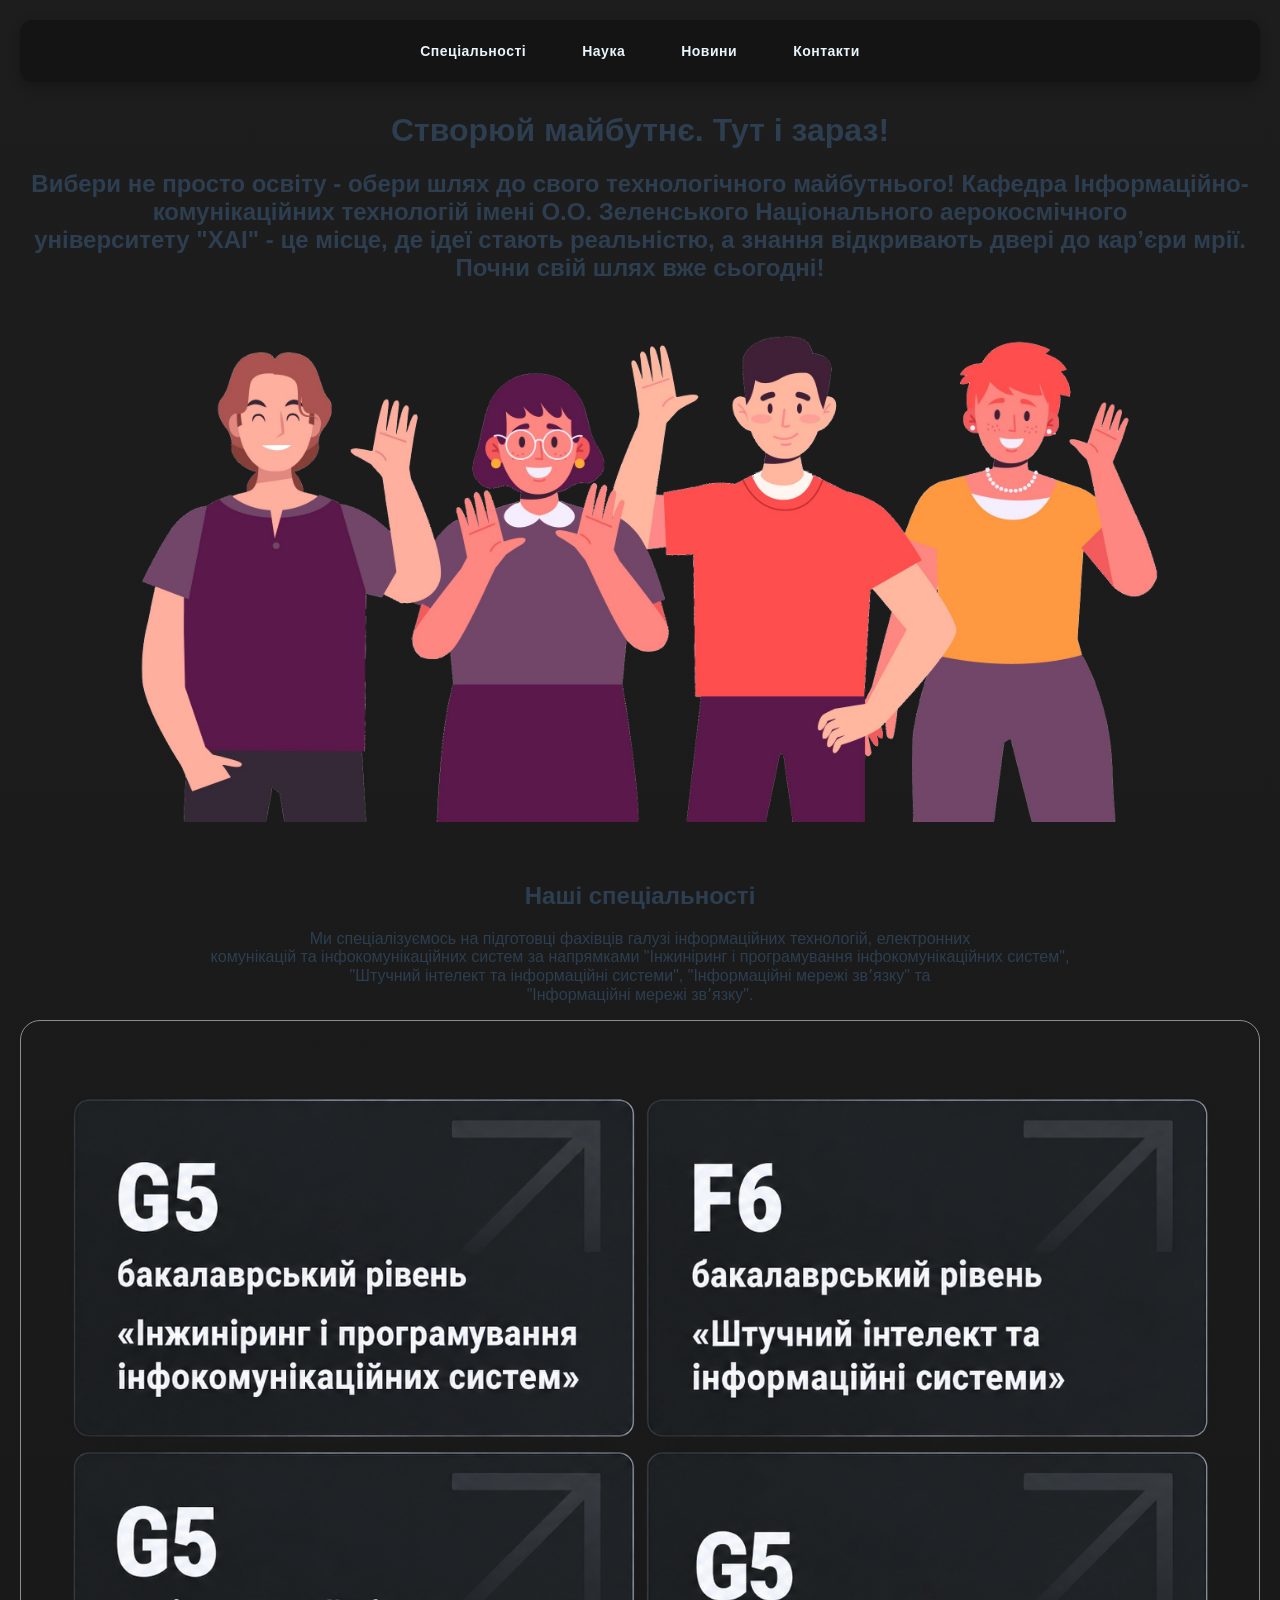
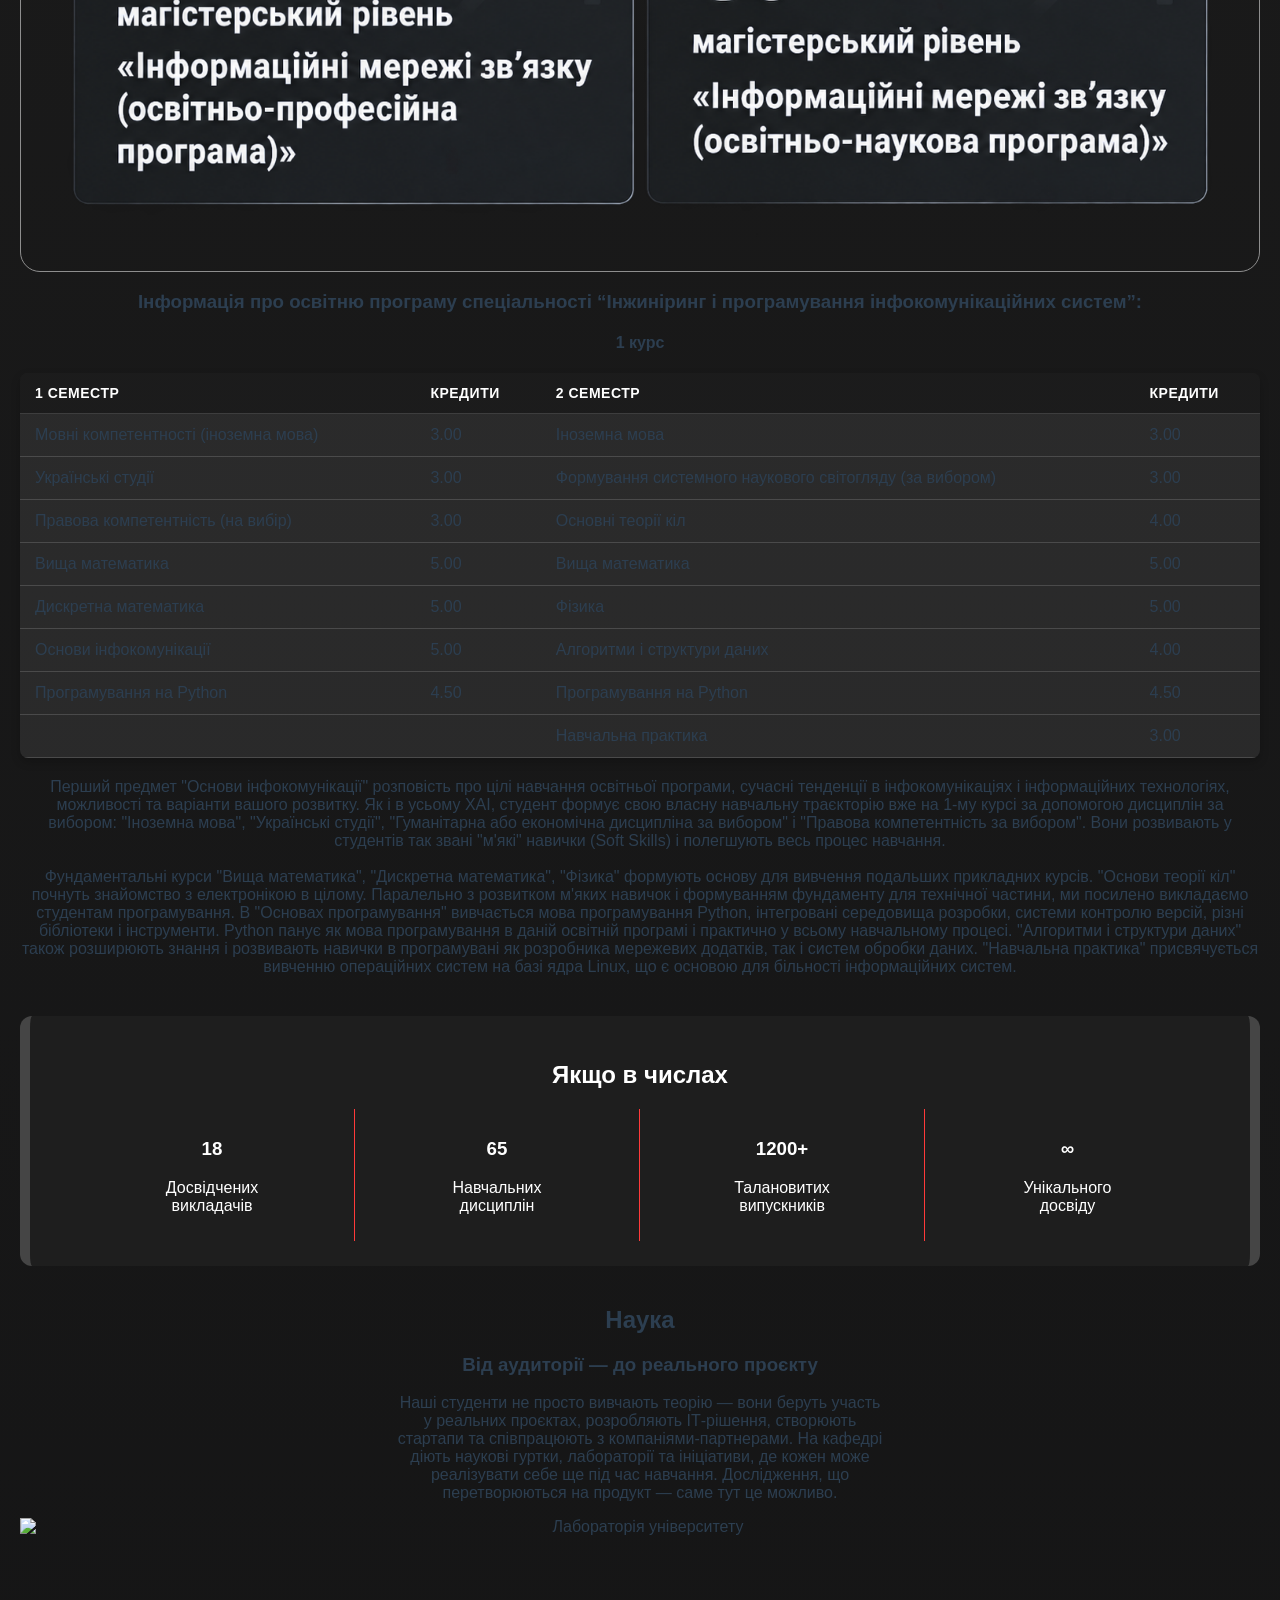
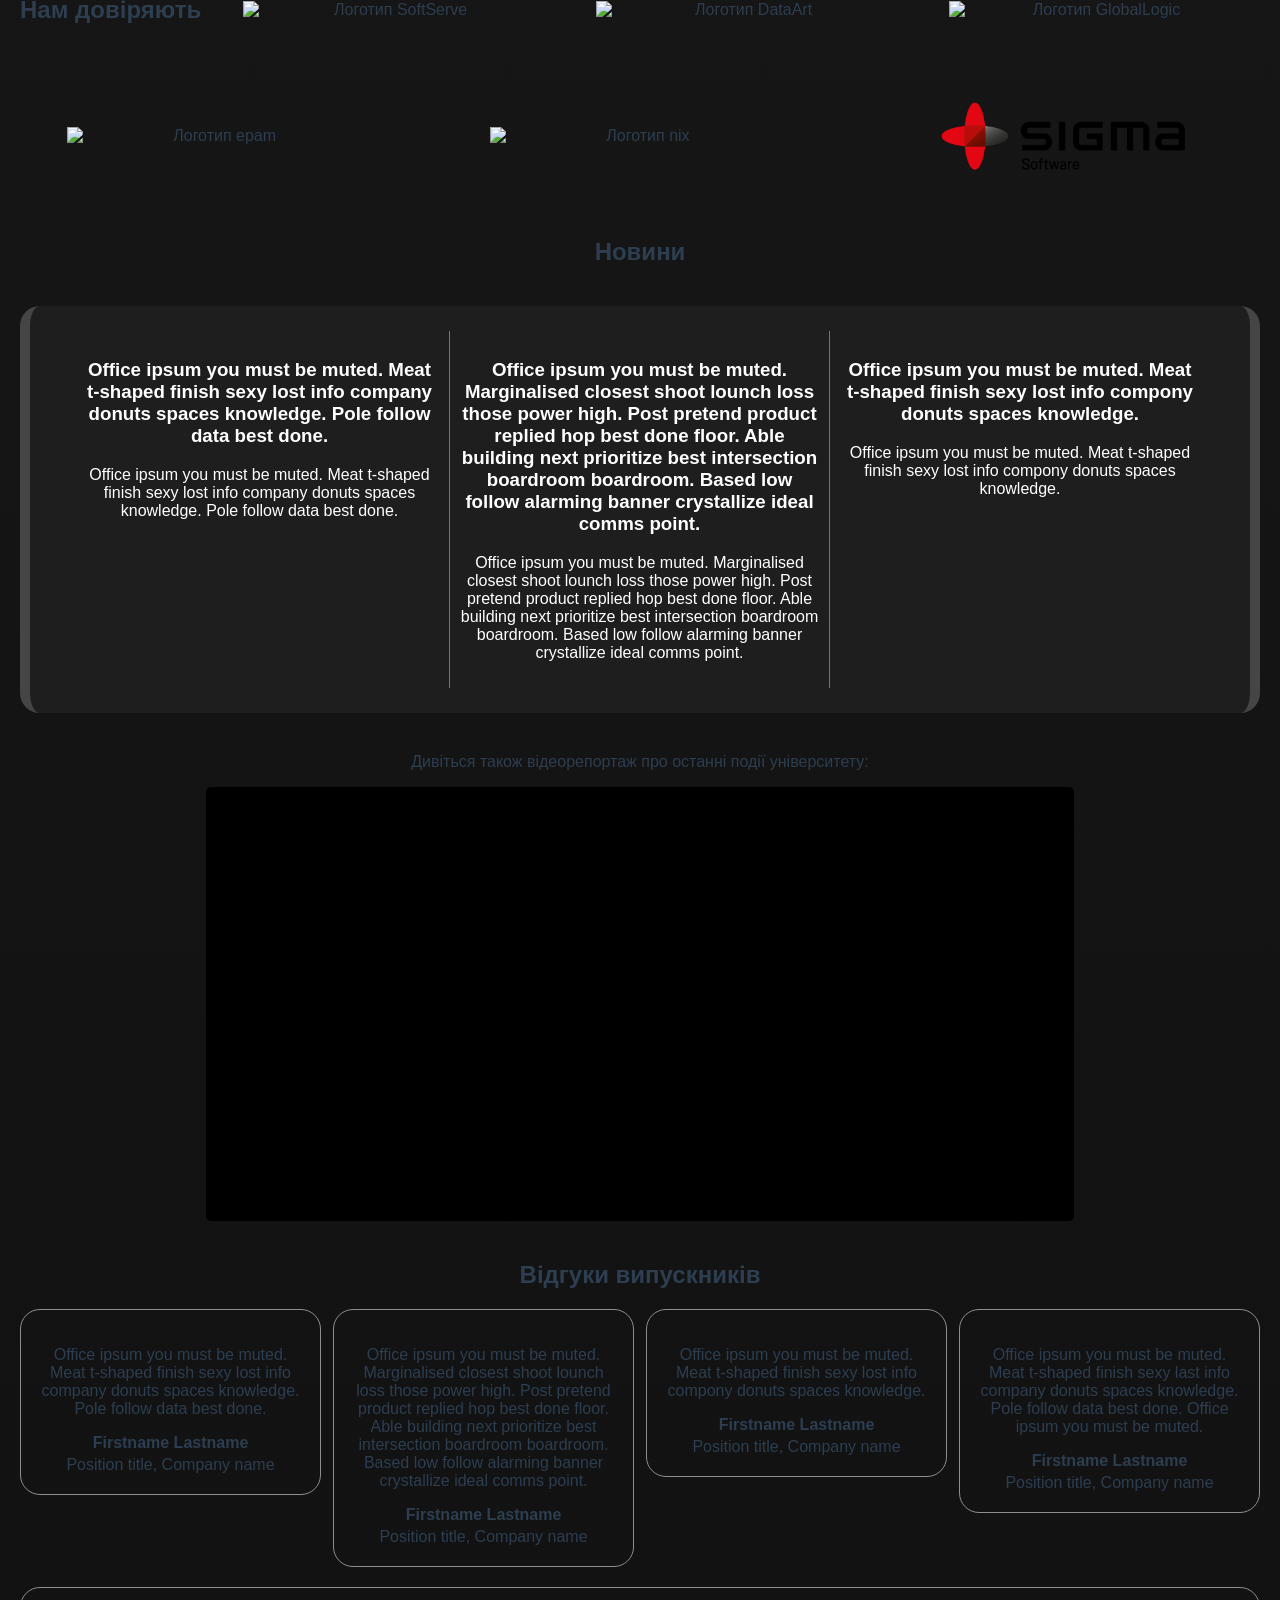
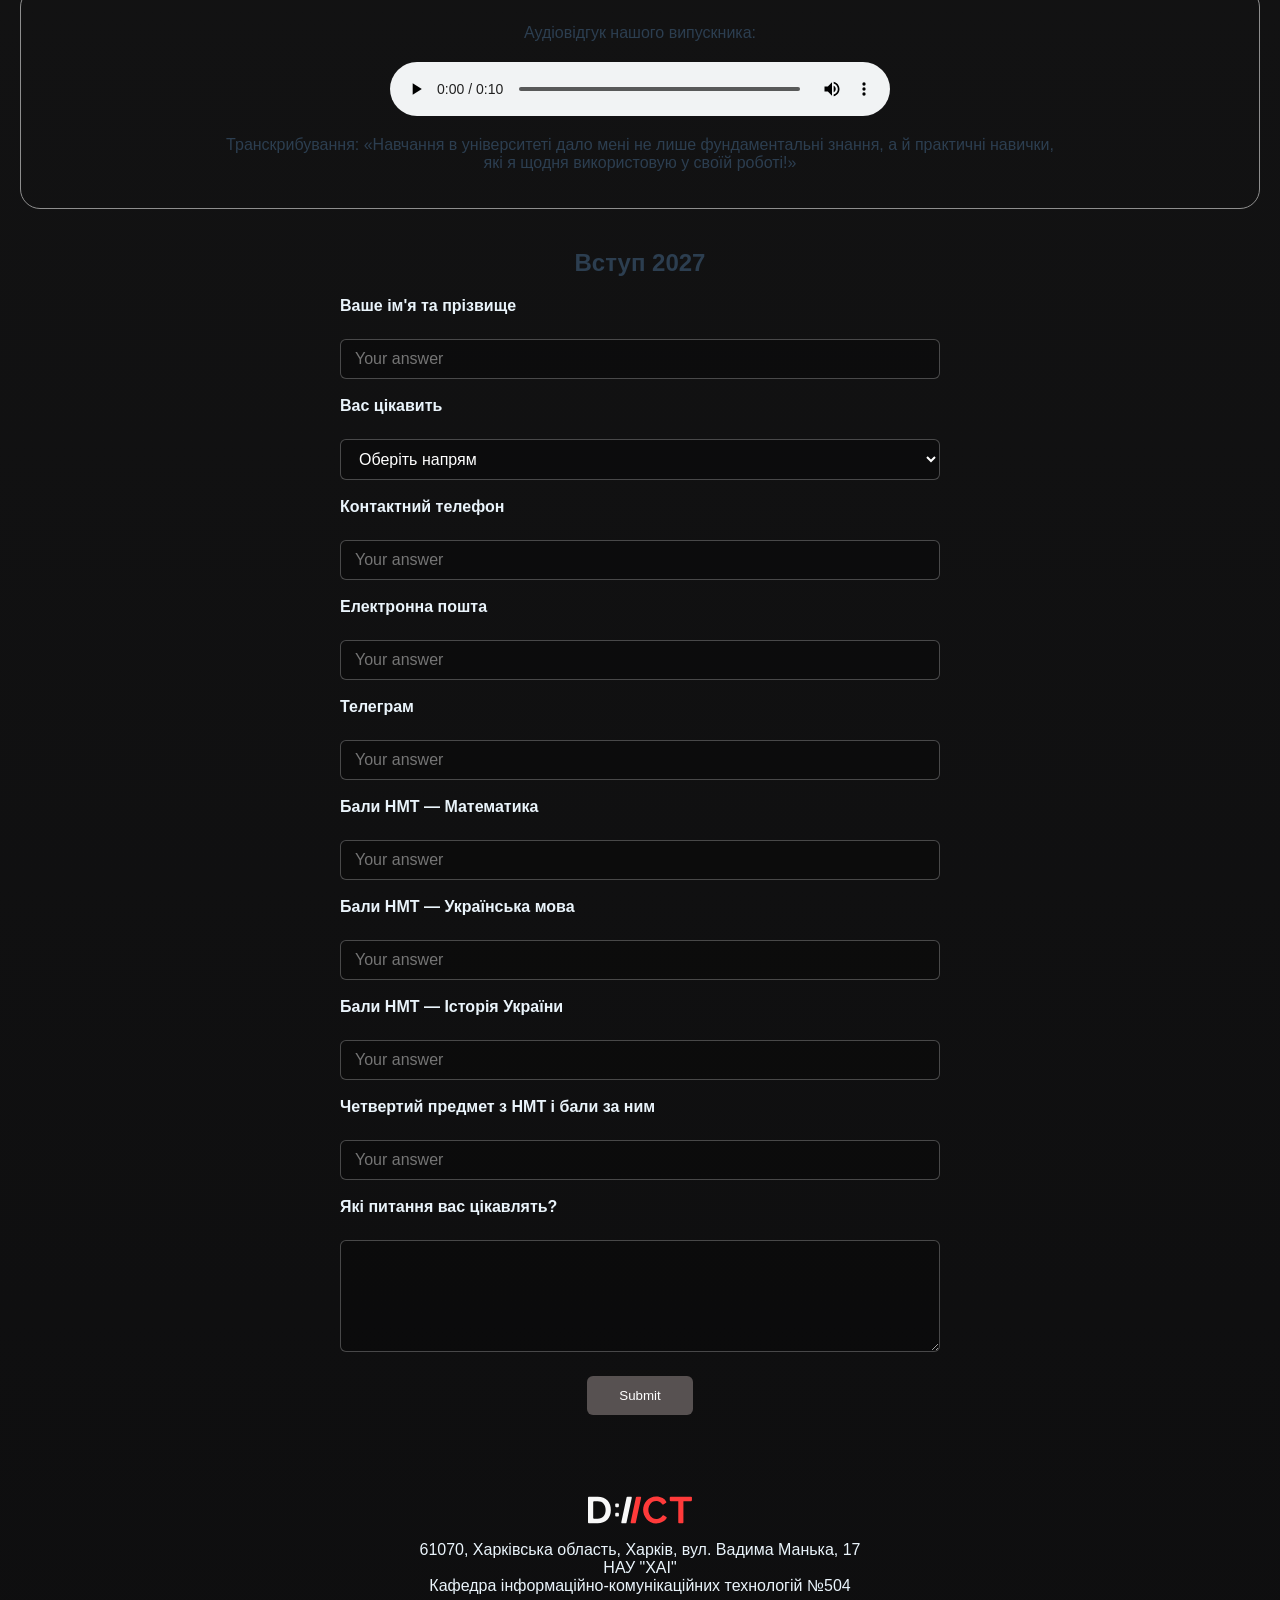
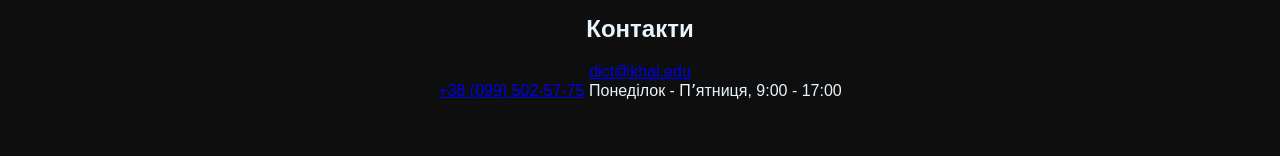
==== commit bcea9dec: "Practical work #6: add SCSS" ====
--- a/index.html
+++ b/index.html
@@ -7,7 +7,7 @@
           content="width=device-width, user-scalable=no, initial-scale=1.0, maximum-scale=1.0, minimum-scale=1.0">
     <meta http-equiv="X-UA-Compatible" content="ie=edge">
     <title>Homepage | Department of Information and Communication Technologies</title>
-    <link rel="stylesheet" href="css/style.css">
+    <link rel="stylesheet" href="css/main.css">
 </head>
 
 <body>
--- a/css/main.css
+++ b/css/main.css
@@ -0,0 +1,268 @@
+body {
+  font-family: "Open Sans", sans-serif;
+  background: linear-gradient(#1d1d1d, #0e0e0f);
+  color: #2c3e50;
+  max-width: 80em;
+  margin: 0 auto;
+  padding: 0 20px;
+  text-align: center;
+}
+
+section {
+  margin: 40px 0;
+  border-radius: 12px;
+}
+
+img {
+  display: block;
+  margin: 0 auto;
+  max-width: 100%;
+  height: auto;
+}
+
+video {
+  width: 70%;
+  height: auto;
+  display: block;
+  margin: 15px auto;
+  border-radius: 5px;
+  background: #000;
+}
+
+audio {
+  display: block;
+  width: 100%;
+  max-width: 500px;
+  margin: 20px auto;
+}
+
+.trust {
+  display: flex;
+  flex-wrap: wrap;
+  justify-content: center;
+  align-items: center;
+  gap: 30px;
+  max-width: 100%;
+}
+.trust img {
+  width: 300px;
+  height: auto;
+  object-fit: contain;
+}
+
+form {
+  max-width: 600px;
+  margin: 0 auto;
+  text-align: left;
+}
+form p {
+  margin-bottom: 18px;
+}
+
+label {
+  display: block;
+  margin-bottom: 6px;
+  font-weight: bold;
+  color: #eaf4fb;
+}
+
+input[type=text],
+input[type=tel],
+input[type=email],
+input[type=number],
+select,
+textarea {
+  width: 100%;
+  padding: 10px 14px;
+  border: 1px solid rgba(255, 255, 255, 0.25);
+  border-radius: 6px;
+  background: rgba(0, 0, 0, 0.25);
+  color: #fff;
+  font-size: 16px;
+  box-sizing: border-box;
+  transition: border-color 0.2s, background 0.2s;
+}
+input[type=text]:focus,
+input[type=tel]:focus,
+input[type=email]:focus,
+input[type=number]:focus,
+select:focus,
+textarea:focus {
+  outline: none;
+  border-color: #8e8e8e;
+  background: rgba(0, 0, 0, 0.4);
+}
+
+select option {
+  background: #575151;
+  color: #fff;
+}
+
+textarea {
+  resize: vertical;
+  min-height: 100px;
+}
+
+button[type=submit] {
+  display: block;
+  margin: 20px auto 0;
+  padding: 12px 32px;
+  background: #575151;
+  color: #fff;
+  border: none;
+  border-radius: 6px;
+  cursor: pointer;
+}
+button[type=submit]:hover {
+  background: #8e8e8e;
+}
+
+header {
+  padding: 20px 0;
+}
+
+nav {
+  background: rgba(0, 0, 0, 0.3);
+  border-radius: 12px;
+  padding: 12px 20px;
+  margin-bottom: 30px;
+  box-shadow: 0 4px 12px rgba(0, 0, 0, 0.25);
+}
+nav ul {
+  list-style: none;
+  display: flex;
+  justify-content: center;
+  flex-wrap: wrap;
+  gap: 10px;
+  margin: 0;
+  padding: 0;
+}
+nav li {
+  margin: 0;
+}
+nav a {
+  display: inline-block;
+  padding: 10px 22px;
+  color: #eaf4fb;
+  text-decoration: none;
+  font-weight: 600;
+  font-size: 14px;
+  letter-spacing: 0.5px;
+  border-radius: 30px;
+  border: 1px solid transparent;
+}
+nav a:hover {
+  background: #575151;
+  color: #fff;
+  border-color: #8e8e8e;
+}
+
+footer {
+  padding: 40px 0;
+  color: #eaf4fb;
+  border-radius: 12px;
+}
+footer img {
+  max-height: 60px;
+  width: auto;
+  margin: 0 auto 15px;
+}
+
+.all-reviews .reviews {
+  display: flex;
+  gap: 12px;
+  flex-wrap: wrap;
+  align-items: flex-start;
+  margin: 20px 0;
+}
+.all-reviews .review-card {
+  padding: 20px;
+  border-radius: 20px;
+  border: 1px solid #8e8e8e;
+  flex: 1 1 200px;
+}
+.all-reviews .review-author {
+  display: flex;
+  flex-direction: column;
+  gap: 4px;
+}
+
+#numbers {
+  background-color: #1e1e1e;
+  color: #fff;
+  padding: 25px 40px;
+  margin: 40px 0;
+  border-left: 10px solid #454545;
+  border-right: 10px solid #454545;
+  box-sizing: border-box;
+}
+#numbers .numbers-container {
+  display: flex;
+  flex-wrap: wrap;
+}
+#numbers .number-card {
+  flex: 1 1 150px;
+  text-align: center;
+  padding: 10px;
+  box-sizing: border-box;
+}
+#numbers .number-card:not(:last-child) {
+  border-right: 1px solid #FF3A3A;
+}
+
+#news .news-container {
+  background-color: #1e1e1e;
+  color: #fff;
+  padding: 25px 40px;
+  margin: 40px 0;
+  border-left: 10px solid #454545;
+  border-right: 10px solid #454545;
+  box-sizing: border-box;
+  display: flex;
+  flex-wrap: wrap;
+  border-radius: 20px;
+}
+#news .news-card {
+  flex: 1 1 150px;
+  text-align: center;
+  padding: 10px;
+  box-sizing: border-box;
+}
+#news .news-card:not(:last-child) {
+  border-right: 1px solid #FF3A3A;
+}
+
+#specialties .specialty-card {
+  padding: 20px;
+  border-radius: 20px;
+  border: 1px solid #8e8e8e;
+  box-sizing: border-box;
+}
+#specialties table {
+  width: 100%;
+  border-collapse: collapse;
+  margin: 20px 0;
+  background: rgba(255, 255, 255, 0.08);
+  border-radius: 8px;
+  overflow: hidden;
+  box-shadow: 0 4px 10px rgba(0, 0, 0, 0.2);
+}
+#specialties table th,
+#specialties table td {
+  padding: 12px 15px;
+  text-align: left;
+  border-bottom: 1px solid rgba(255, 255, 255, 0.15);
+}
+#specialties table th {
+  background: rgba(0, 0, 0, 0.35);
+  font-weight: bold;
+  color: #fff;
+  text-transform: uppercase;
+  font-size: 14px;
+  letter-spacing: 0.5px;
+}
+#specialties table tr:hover {
+  background: rgba(255, 255, 255, 0.05);
+}
+
+/*# sourceMappingURL=main.css.map */
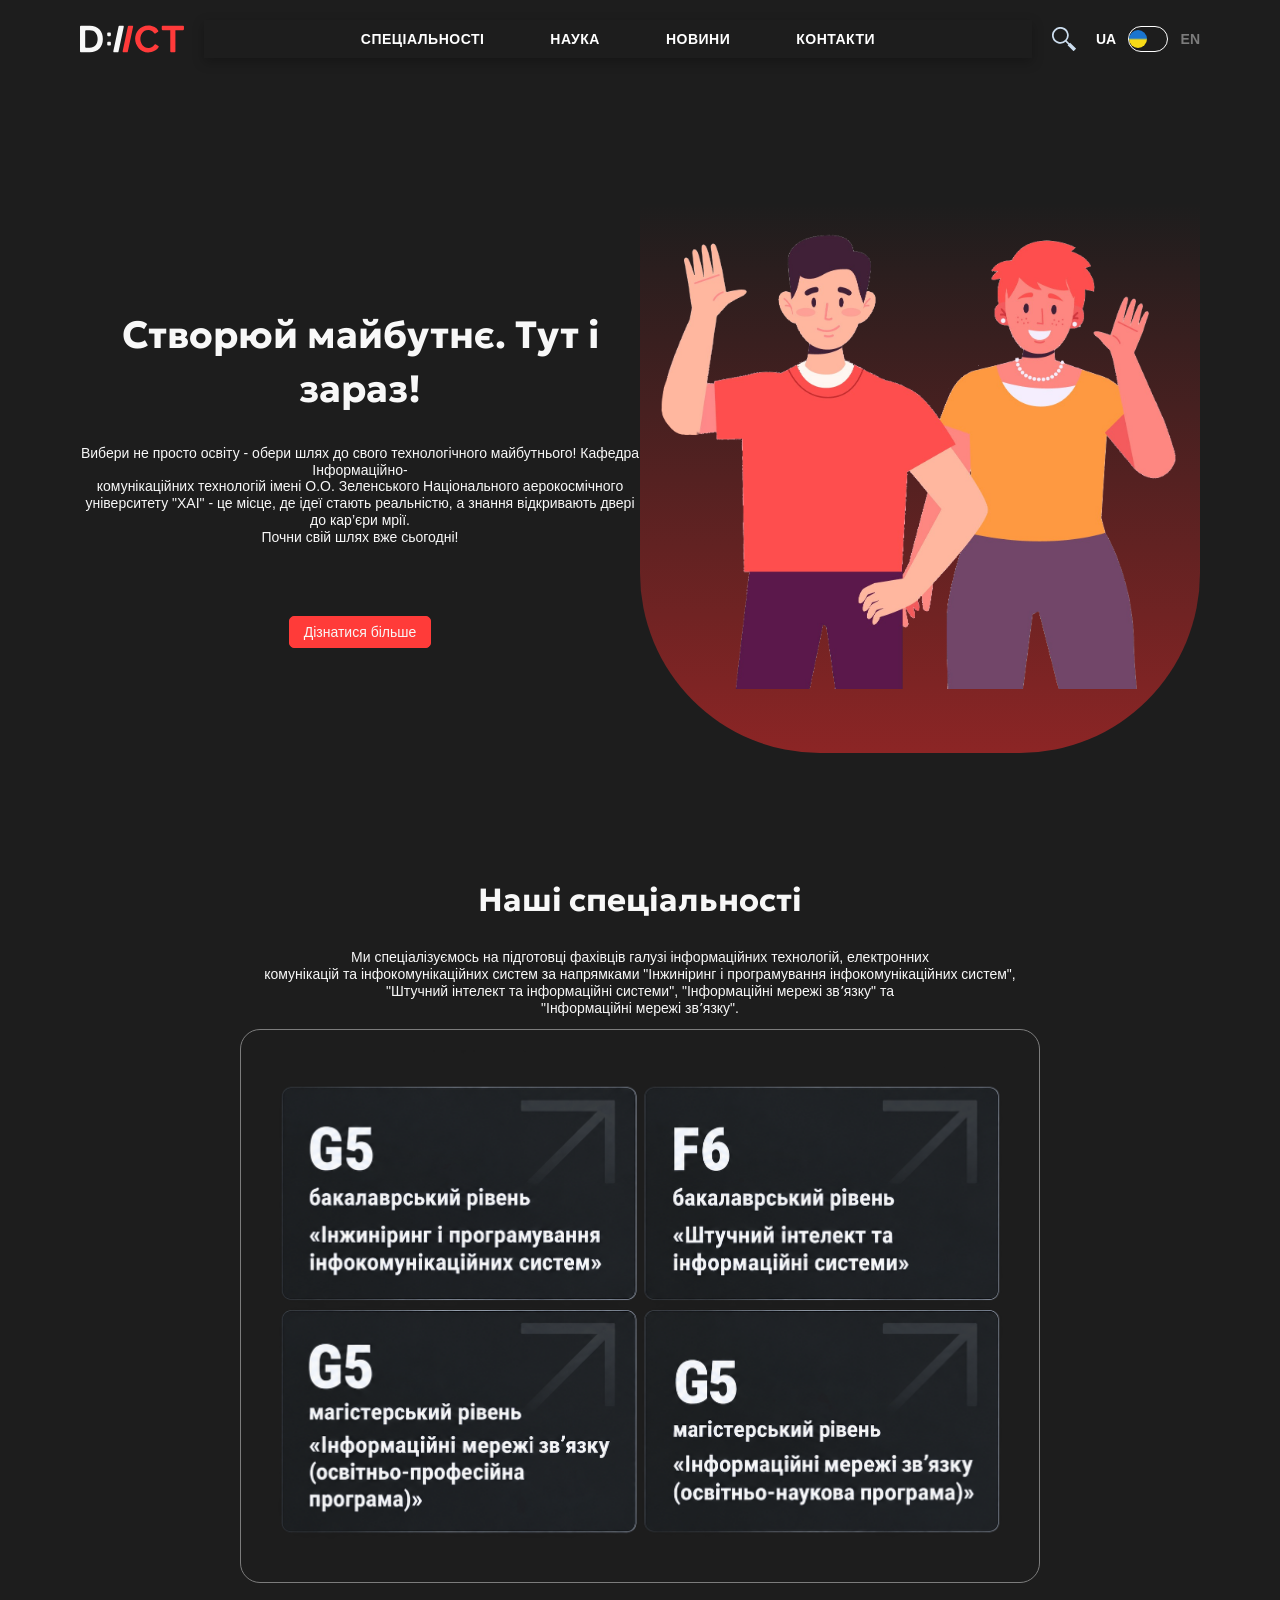
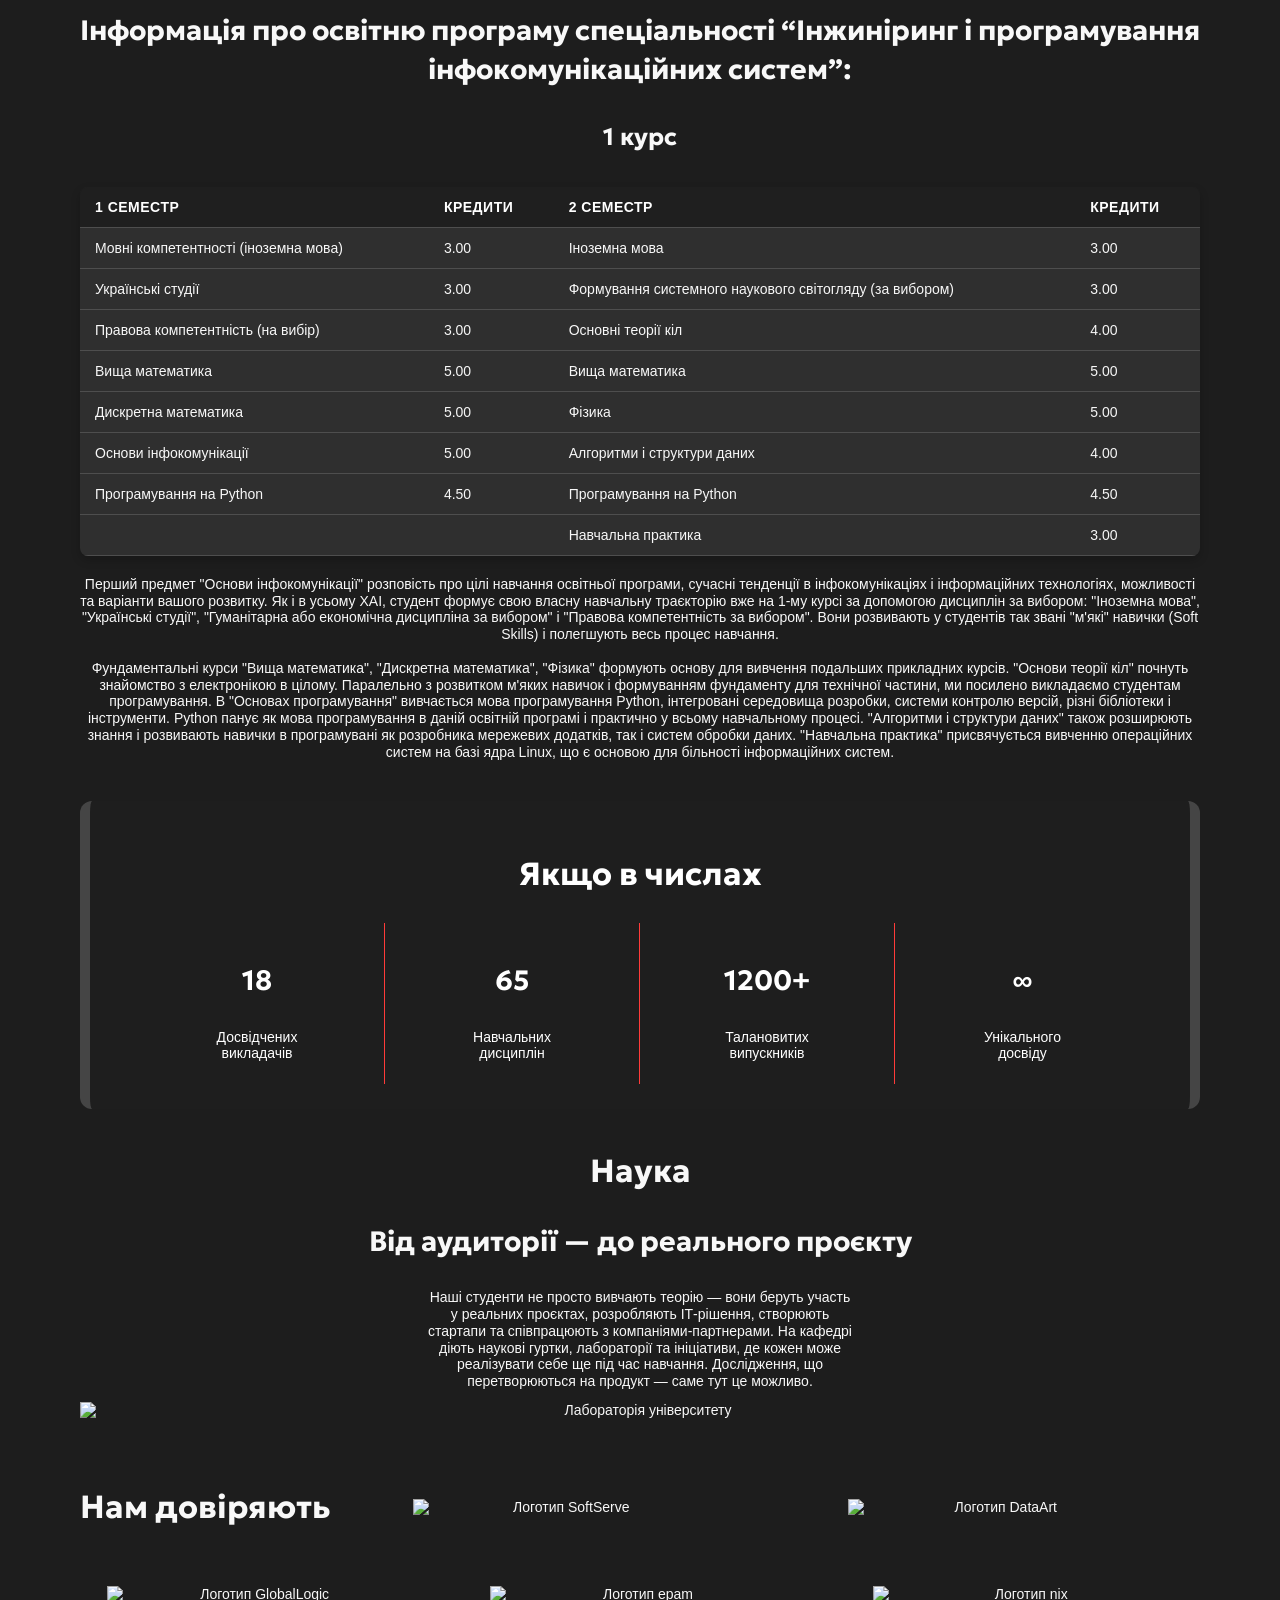
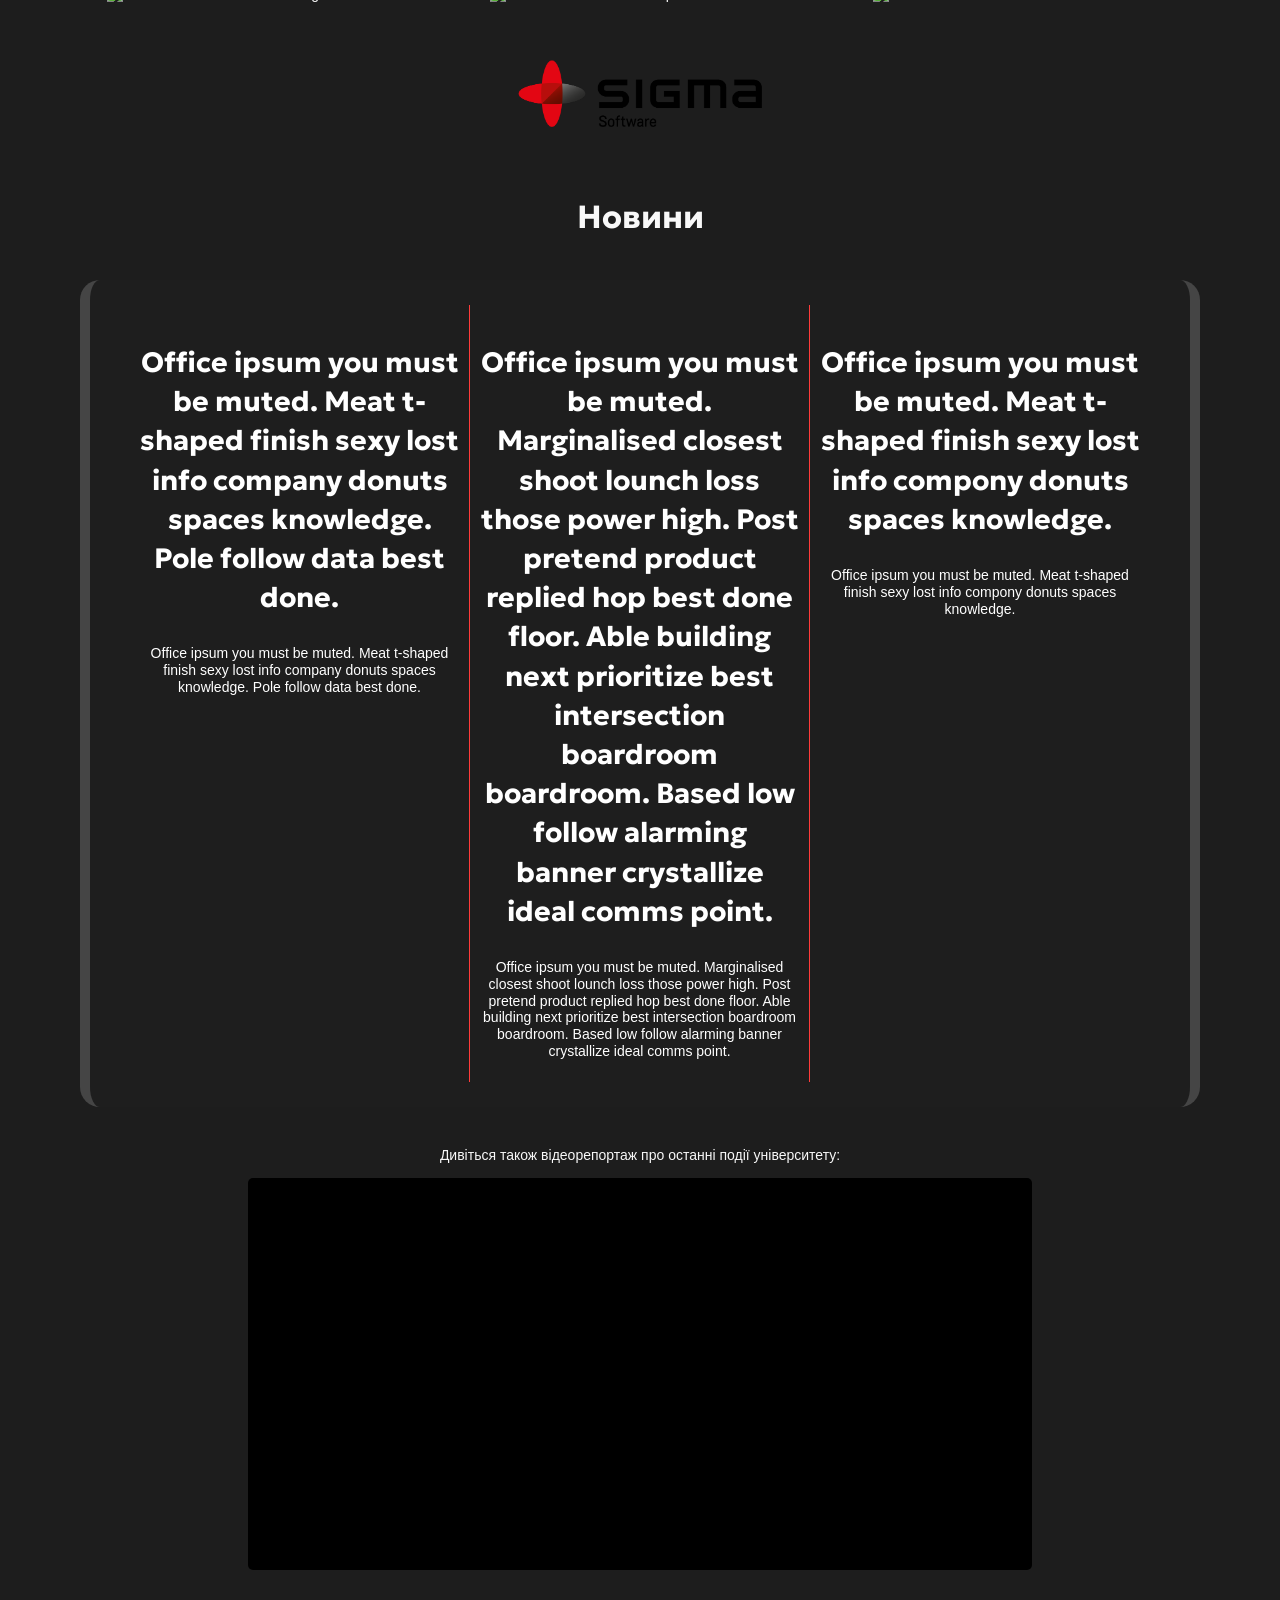
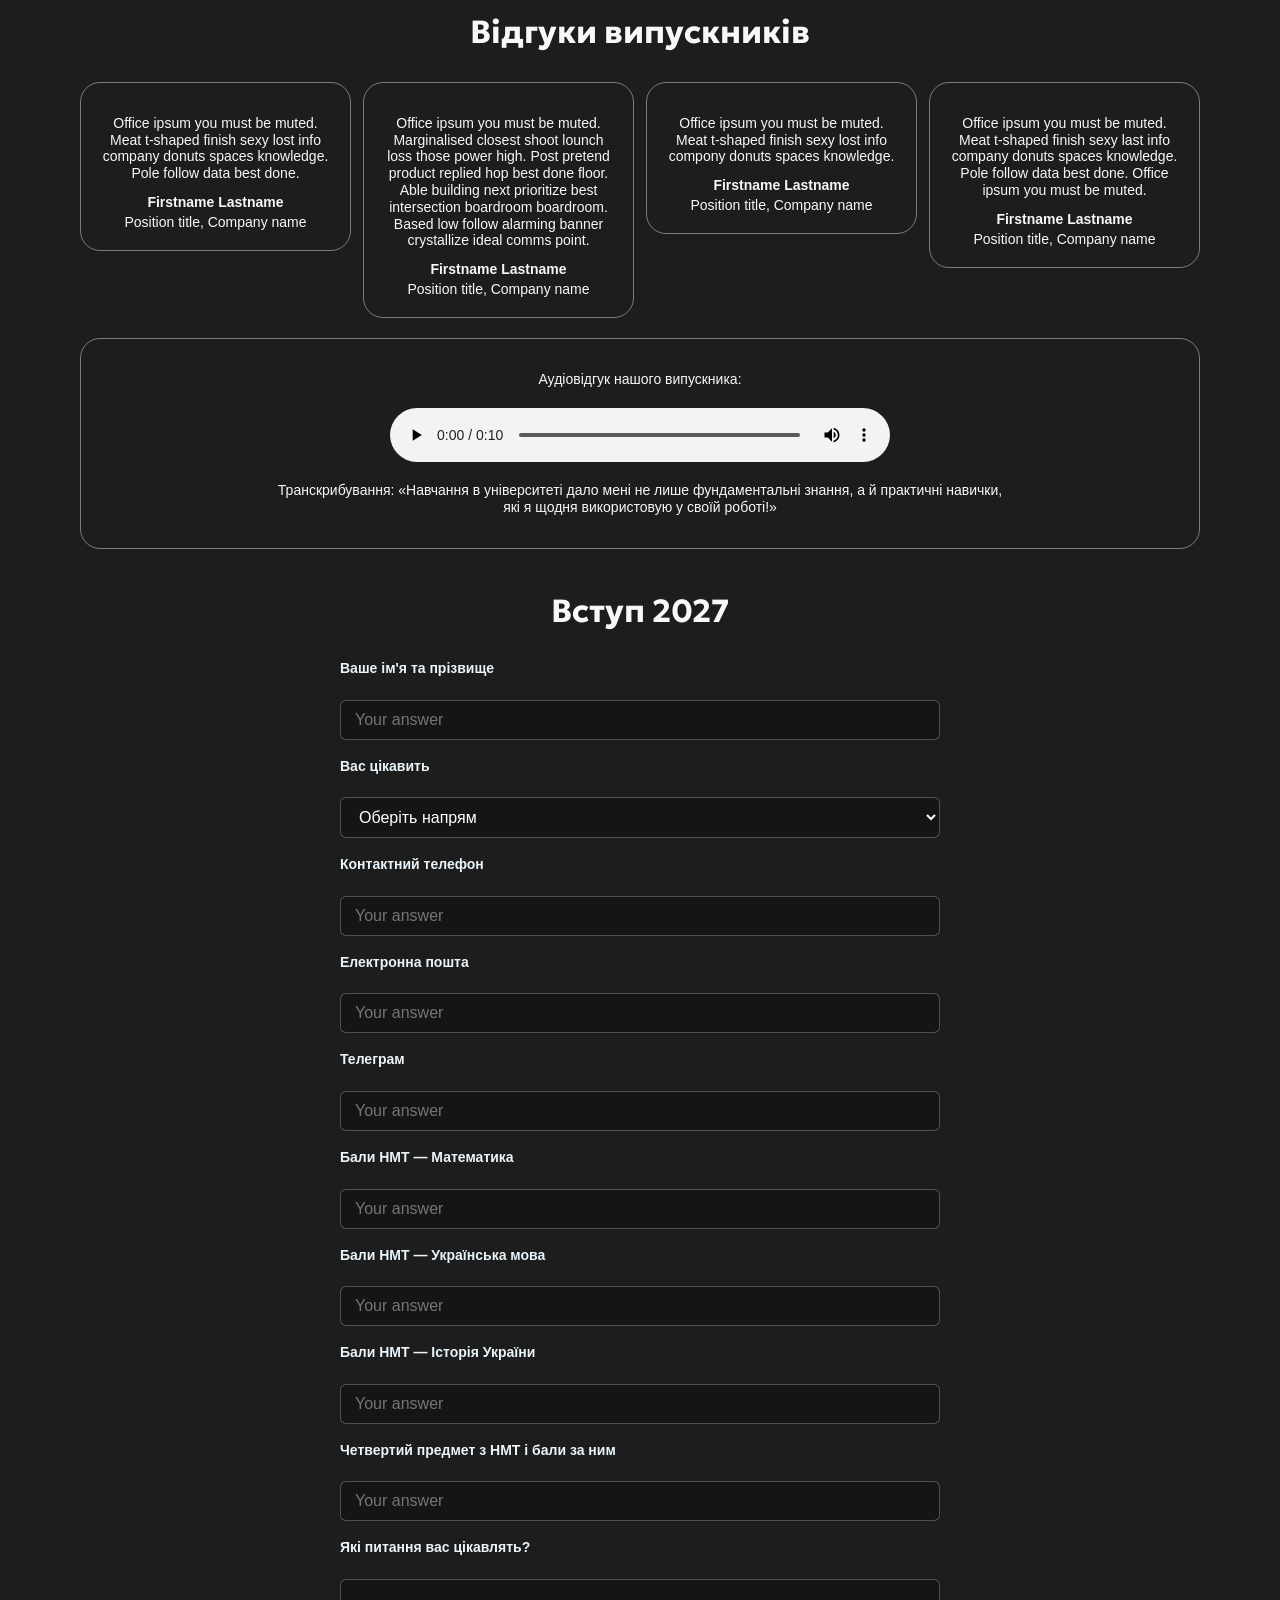
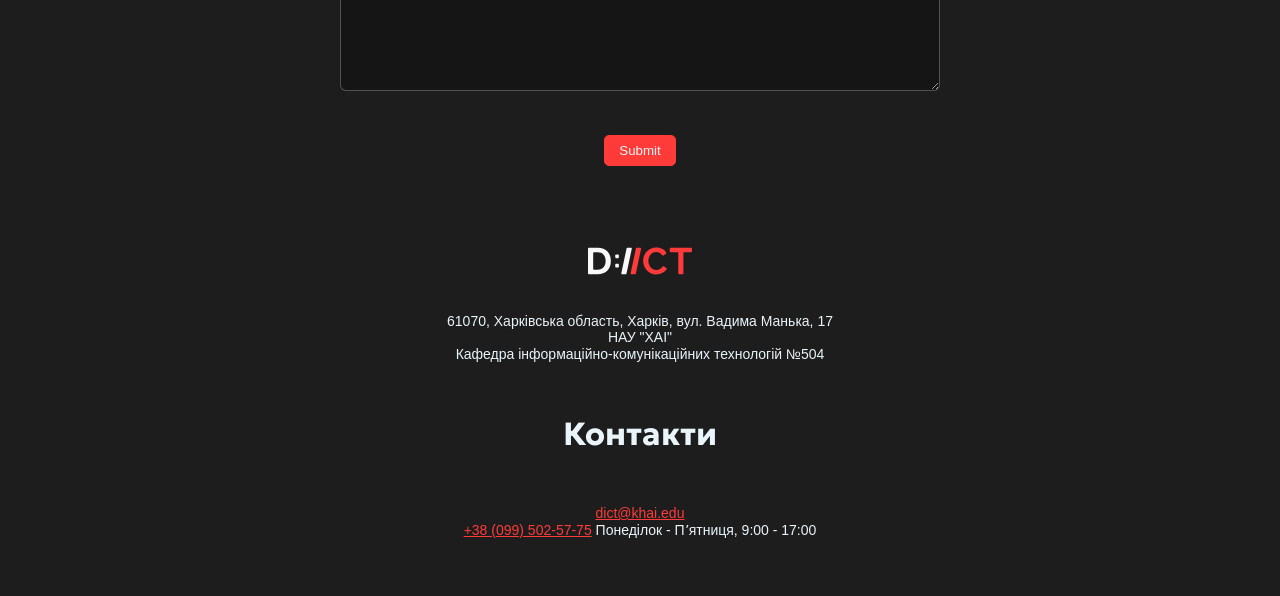
==== commit 0d72a385: "Practical work #8: CSS element positioning and flexbox" ====
--- a/index.html
+++ b/index.html
@@ -12,23 +12,43 @@
 
 <body>
 <header>
+    <img class="logo" src="images/logo.svg" alt="Логотип кафедри">
+
     <nav>
-        <ul>
-            <li><a href="#specialties">Спеціальності</a></li>
-            <li><a href="#science">Наука</a></li>
-            <li><a href="#news">Новини</a></li>
-            <li><a href="#contact">Контакти</a></li>
+        <ul class="main-menu">
+            <li><a class="menu-link" href="#specialties">Спеціальності</a></li>
+            <li><a class="menu-link" href="#science">Наука</a></li>
+            <li><a class="menu-link" href="#news">Новини</a></li>
+            <li><a class="menu-link" href="#contact">Контакти</a></li>
         </ul>
     </nav>
 
-
-    <h1>Створюй майбутнє. Тут і зараз! </h1>
-    <h2>Вибери не просто освіту - обери шлях до свого технологічного майбутнього! Кафедра Інформаційно-<br/>
-        комунікаційних технологій імені О.О. Зеленського Національного аерокосмічного<br/>
-        університету "ХАІ" - це місце, де ідеї стають реальністю, а знання відкривають двері до кар’єри мрії.<br/>
-        Почни свій шлях вже сьогодні!</h2>
-    <img src="images/hi.png" alt="Головний банер" title="Привітання">
+    <div class="search">
+        <a href="#" aria-label="Пошук">
+            <img src="images/Search_icon.svg" alt="Пошук">
+        </a>
+    </div>
+    <div class="lang">
+        <ul class="lang-wrapper">
+            <li class="ua"><a href="#" class="is-active">UA</a></li>
+            <li class="en"><a href="#">EN</a></li>
+        </ul>
+    </div>
 </header>
+
+    <section id="banner">
+        <div class="content-wrapper">
+            <h1>Створюй майбутнє. Тут і зараз! </h1>
+            <p>Вибери не просто освіту - обери шлях до свого технологічного майбутнього! Кафедра Інформаційно-<br/>
+                комунікаційних технологій імені О.О. Зеленського Національного аерокосмічного<br/>
+                університету "ХАІ" - це місце, де ідеї стають реальністю, а знання відкривають двері до кар’єри мрії.<br/>
+                Почни свій шлях вже сьогодні!</p>
+            <a a href="#" class="button">Дізнатися більше</a>
+        </div>
+        <div class="image-wrapper">
+            <img src="images/hi.png" alt="Головний банер" title="Привітання">
+        </div>
+    </section>
 
 <section class="specialties" id="specialties">
     <h2>Наші спеціальності</h2>
--- a/css/main.css
+++ b/css/main.css
@@ -1,11 +1,103 @@
+@import url("https://fonts.googleapis.com/css2?family=Comfortaa:wght@300..700&family=Geologica:wght,CRSV@100..900,0&display=swap");
+:root {
+  --primary-color: #1d1d1d;
+  --primary-text-color: #f8f8f8;
+  --red-color: #ff3b39;
+  --red-hover-color: #ff1a18;
+  --grey-color: #7c7c7c;
+  --silver-color: #bfbfbf;
+}
+
+[data-theme=light] {
+  --primary-color: #f8f8f8;
+  --primary-text-color: #1d1d1d;
+  --red-color: #ff3b39;
+  --red-hover-color: #ff1a18;
+  --grey-color: #7c7c7c;
+  --silver-color: #bfbfbf;
+}
+
+body {
+  font-size: 14px;
+  font-family: "Comfortaa", sans-serif;
+  color: var(--primary-text-color);
+}
+
+h1, h2, h3, h4, h5, h6, .h1, .h2, .h3, .h4, .h5, .h6 {
+  line-height: 1.4;
+  font-weight: 700;
+  font-family: "Geologica", sans-serif;
+}
+
+h1, .h1 {
+  font-size: 38px;
+}
+
+h2, .h2 {
+  font-size: 32px;
+}
+
+h3, .h3 {
+  font-size: 28px;
+}
+
+h4, .h4 {
+  font-size: 24px;
+}
+
+h5, .h5 {
+  font-size: 18px;
+}
+
+h6, .h6 {
+  font-size: 16px;
+}
+
+.p, p {
+  font-size: 14px;
+  line-height: 1.2;
+  margin: 12px 0;
+}
+
+.small, small {
+  font-size: 12px;
+  line-height: 1.2;
+}
+
+.scc_large-text, .large {
+  font-size: 16px;
+  line-height: 1.4;
+}
+
+a {
+  color: var(--red-color);
+  font-weight: 400;
+  text-decoration: underline;
+}
+a:active, a:hover, a:focus {
+  text-decoration: none;
+}
+
+strong {
+  font-weight: 700;
+}
+
+em {
+  font-style: italic;
+}
+
 body {
   font-family: "Open Sans", sans-serif;
-  background: linear-gradient(#1d1d1d, #0e0e0f);
-  color: #2c3e50;
+  background: var(--primary-color);
+  color: var(--primary-text-color);
   max-width: 80em;
   margin: 0 auto;
   padding: 0 20px;
   text-align: center;
+}
+
+a {
+  color: var(--red-color);
 }
 
 section {
@@ -89,13 +181,13 @@
 select:focus,
 textarea:focus {
   outline: none;
-  border-color: #8e8e8e;
+  border-color: #7c7c7c;
   background: rgba(0, 0, 0, 0.4);
 }
 
 select option {
-  background: #575151;
-  color: #fff;
+  background: var(--red-color);
+  color: var(--primary-text-color);
 }
 
 textarea {
@@ -105,20 +197,140 @@
 
 button[type=submit] {
   display: block;
-  margin: 20px auto 0;
-  padding: 12px 32px;
-  background: #575151;
-  color: #fff;
-  border: none;
-  border-radius: 6px;
+  margin: 40px auto 0;
+  padding: 7px 14px;
+  background: var(--red-color);
+  color: var(--primary-text-color);
+  width: fit-content;
+  border: 1px solid var(--red-color);
+  border-radius: 5px;
   cursor: pointer;
 }
+button[type=submit] p {
+  margin: 0;
+}
 button[type=submit]:hover {
-  background: #8e8e8e;
+  background: var(--red-hover-color);
+  border-color: var(--red-hover-color);
+}
+button[type=submit]:focus {
+  background: var(--primary-color);
 }
 
 header {
   padding: 20px 0;
+  display: flex;
+  flex-direction: row;
+  flex-wrap: wrap;
+  gap: 20px;
+  align-items: center;
+}
+header .logo {
+  width: 104px;
+}
+header nav {
+  width: calc(100% - 292px);
+  box-sizing: border-box;
+  padding: 0;
+  margin: 0;
+  background: none;
+  border-radius: 0;
+}
+header nav .main-menu {
+  margin: 0;
+  padding: 0;
+  list-style: none;
+  display: flex;
+  flex-direction: row;
+  flex-wrap: wrap;
+  gap: 20px;
+  justify-content: center;
+  font-weight: bold;
+}
+header nav .main-menu .menu-link {
+  text-decoration: none;
+  color: #fff;
+  text-transform: uppercase;
+  font-weight: bold;
+}
+header .search {
+  width: 24px;
+  margin-left: auto;
+}
+header .lang {
+  width: 104px;
+}
+header .lang .lang-wrapper {
+  list-style: none;
+  margin: 0;
+  padding: 0;
+  display: flex;
+  align-items: center;
+  justify-content: space-between;
+  gap: 10px;
+}
+header .lang .lang-wrapper::before {
+  content: "";
+  display: block;
+  width: 38px;
+  height: 24px;
+  border-radius: 100px;
+  border: 1px solid #fff;
+  order: 2;
+}
+header .lang .lang-wrapper li {
+  font-size: 14px;
+  font-weight: bold;
+  line-height: 24px;
+  color: #7c7c7c;
+  position: relative;
+}
+header .lang .lang-wrapper li a {
+  text-decoration: none;
+  color: #7c7c7c;
+  display: inline-block;
+  font-size: 14px;
+  font-weight: bold;
+  line-height: 24px;
+}
+header .lang .lang-wrapper li a.is-active {
+  color: #fff;
+}
+header .lang .lang-wrapper li.ua {
+  order: 1;
+}
+header .lang .lang-wrapper li.ua a::after {
+  content: "";
+  display: none;
+  width: 18px;
+  height: 18px;
+  border-radius: 50%;
+  background: url("../images/Flag_of_Ukraine.png");
+  background-size: 18px 18px;
+  position: absolute;
+  top: 3px;
+  right: -31px;
+}
+header .lang .lang-wrapper li.ua a.is-active::after {
+  display: block;
+}
+header .lang .lang-wrapper li.en {
+  order: 3;
+}
+header .lang .lang-wrapper li.en a::before {
+  content: "";
+  display: none;
+  width: 18px;
+  height: 18px;
+  border-radius: 50%;
+  background: url("../images/Flag_of_the_United_Kingdom.png");
+  background-size: 18px 18px;
+  position: absolute;
+  top: 3px;
+  left: -31px;
+}
+header .lang .lang-wrapper li.en a.is-active::before {
+  display: block;
 }
 
 nav {
@@ -154,13 +366,17 @@
 nav a:hover {
   background: #575151;
   color: #fff;
-  border-color: #8e8e8e;
+  border-color: #7c7c7c;
 }
 
 footer {
   padding: 40px 0;
   color: #eaf4fb;
   border-radius: 12px;
+  display: flex;
+  flex-direction: column;
+  align-items: center;
+  gap: 10px;
 }
 footer img {
   max-height: 60px;
@@ -178,7 +394,7 @@
 .all-reviews .review-card {
   padding: 20px;
   border-radius: 20px;
-  border: 1px solid #8e8e8e;
+  border: 1px solid #7c7c7c;
   flex: 1 1 200px;
 }
 .all-reviews .review-author {
@@ -207,7 +423,7 @@
   box-sizing: border-box;
 }
 #numbers .number-card:not(:last-child) {
-  border-right: 1px solid #FF3A3A;
+  border-right: 1px solid #ff3b39;
 }
 
 #news .news-container {
@@ -229,14 +445,17 @@
   box-sizing: border-box;
 }
 #news .news-card:not(:last-child) {
-  border-right: 1px solid #FF3A3A;
+  border-right: 1px solid #ff3b39;
 }
 
 #specialties .specialty-card {
   padding: 20px;
   border-radius: 20px;
-  border: 1px solid #8e8e8e;
-  box-sizing: border-box;
+  border: 1px solid #7c7c7c;
+  box-sizing: border-box;
+  width: 100%;
+  max-width: 800px;
+  margin: 0 auto;
 }
 #specialties table {
   width: 100%;
@@ -265,4 +484,51 @@
   background: rgba(255, 255, 255, 0.05);
 }
 
+#banner {
+  position: relative;
+  height: 720px;
+  display: flex;
+  align-items: center;
+  justify-content: space-between;
+}
+#banner .content-wrapper {
+  width: 70%;
+  display: flex;
+  flex-direction: column;
+  gap: 30px;
+  position: relative;
+  z-index: 9;
+}
+#banner .content-wrapper h1 {
+  margin: 0;
+}
+#banner .content-wrapper p {
+  margin: 0;
+}
+#banner .content-wrapper .button {
+  text-decoration: none;
+  cursor: pointer;
+  display: block;
+  margin: 40px auto 0;
+  padding: 7px 14px;
+  background: var(--red-color);
+  color: var(--primary-text-color);
+  width: fit-content;
+  border: 1px solid var(--red-color);
+  border-radius: 5px;
+}
+#banner .image-wrapper {
+  width: 50%;
+  height: 550px;
+  flex-shrink: 0;
+  overflow: hidden;
+  border-radius: 0 0 180px 180px;
+  background: linear-gradient(var(--primary-color), #8c2525);
+}
+#banner img {
+  max-width: 100%;
+  height: auto;
+  object-fit: cover;
+}
+
 /*# sourceMappingURL=main.css.map */
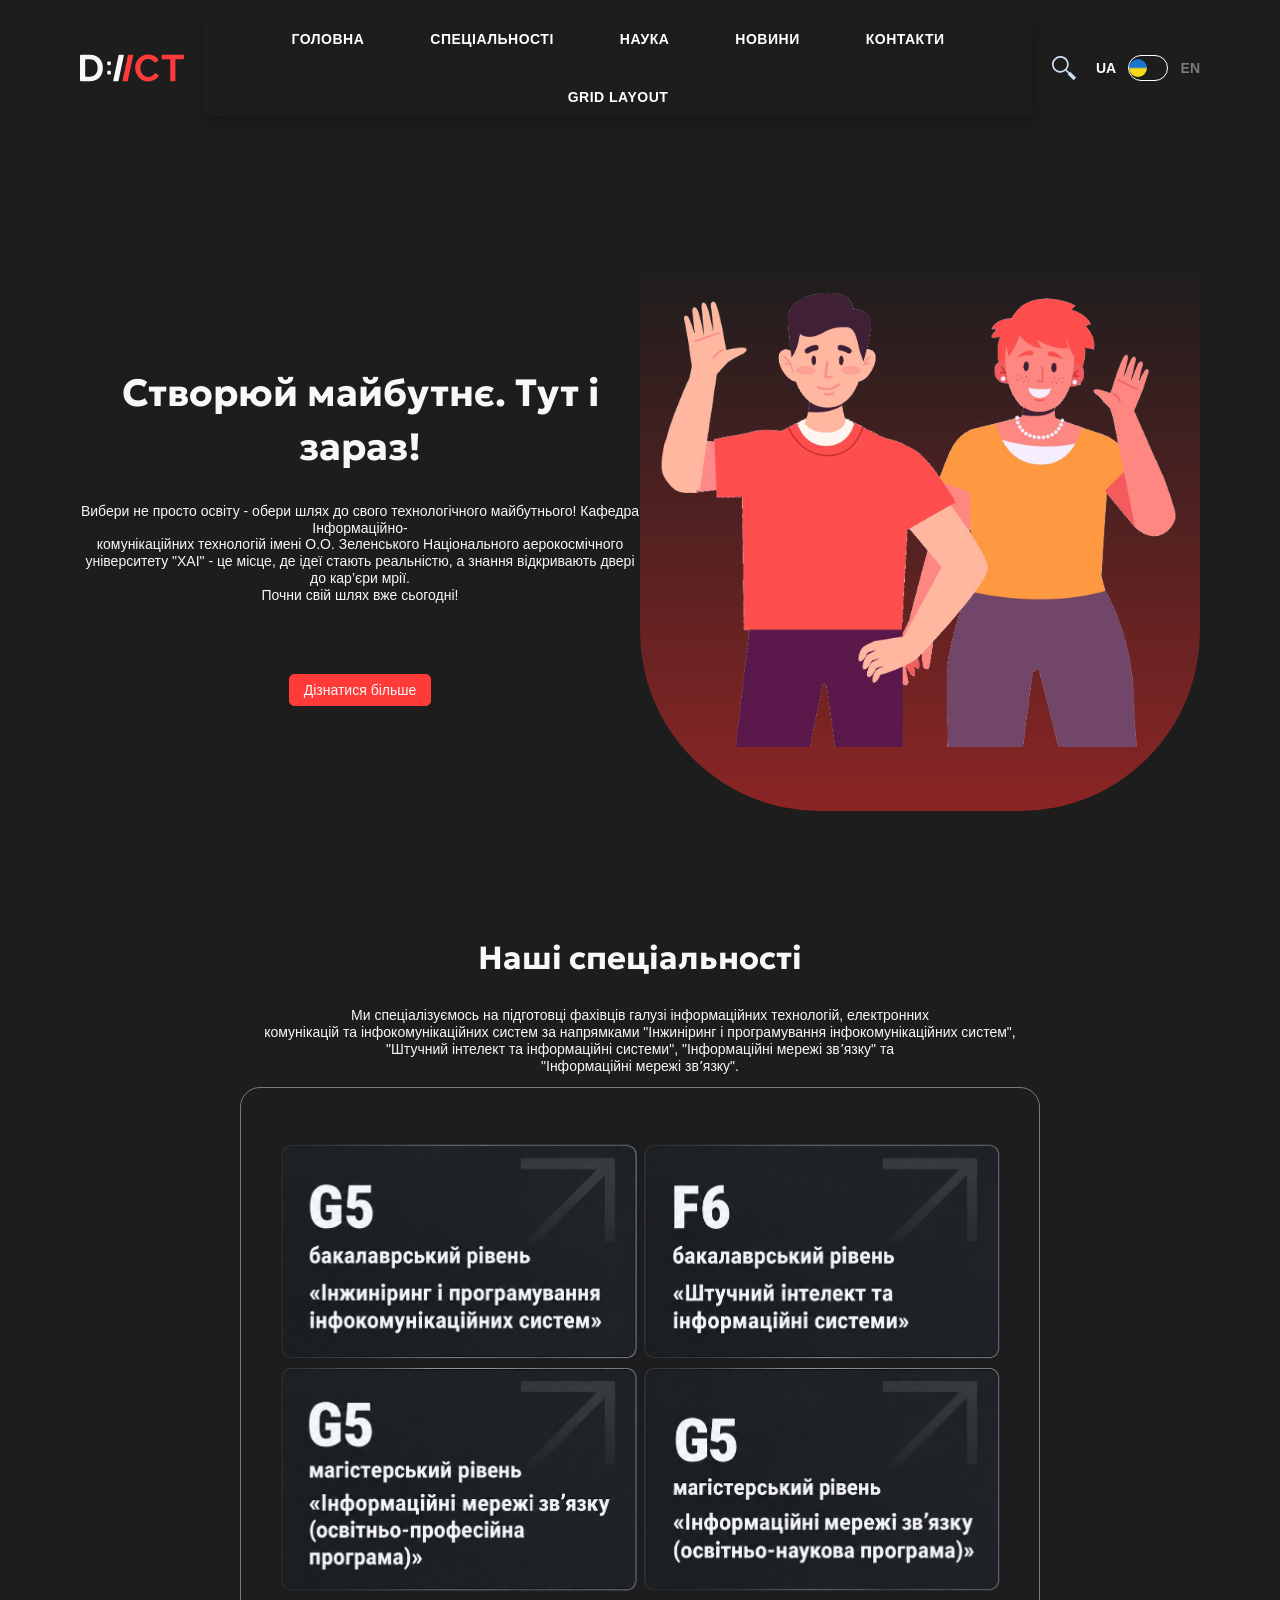
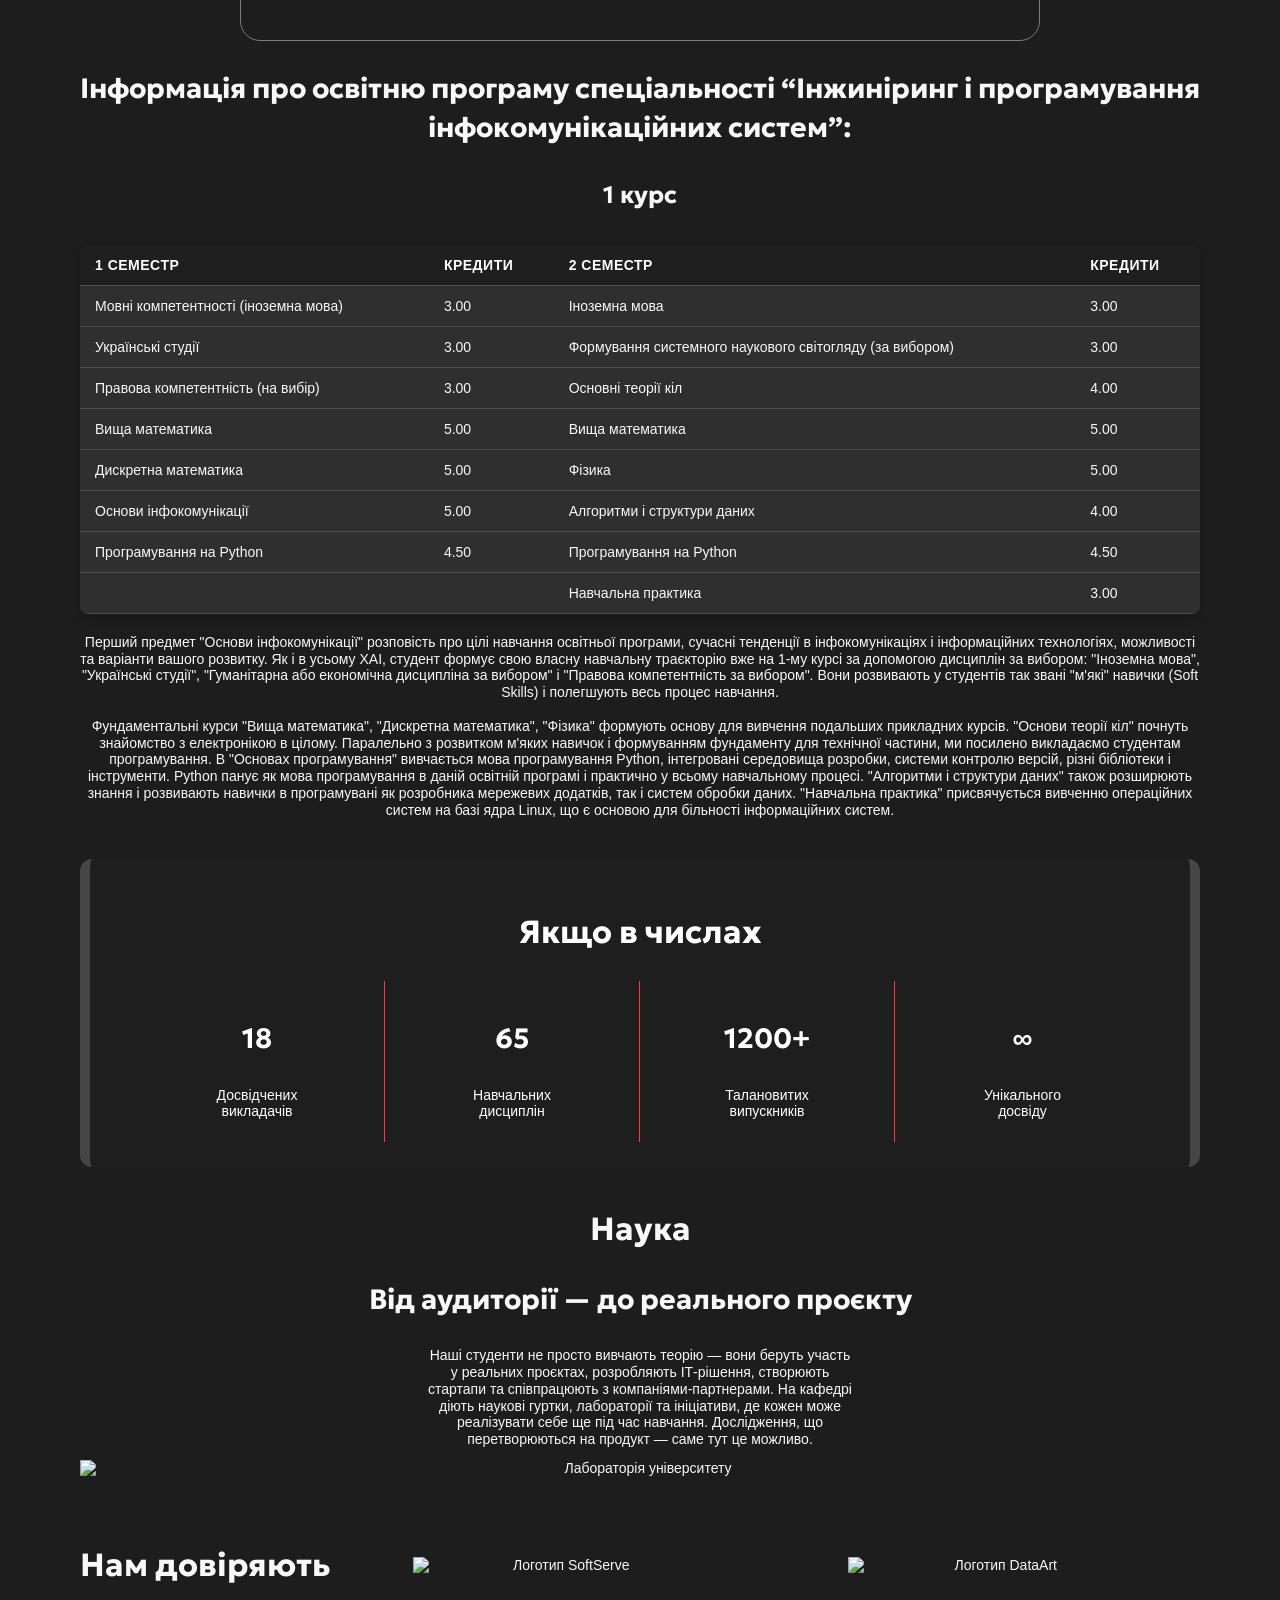
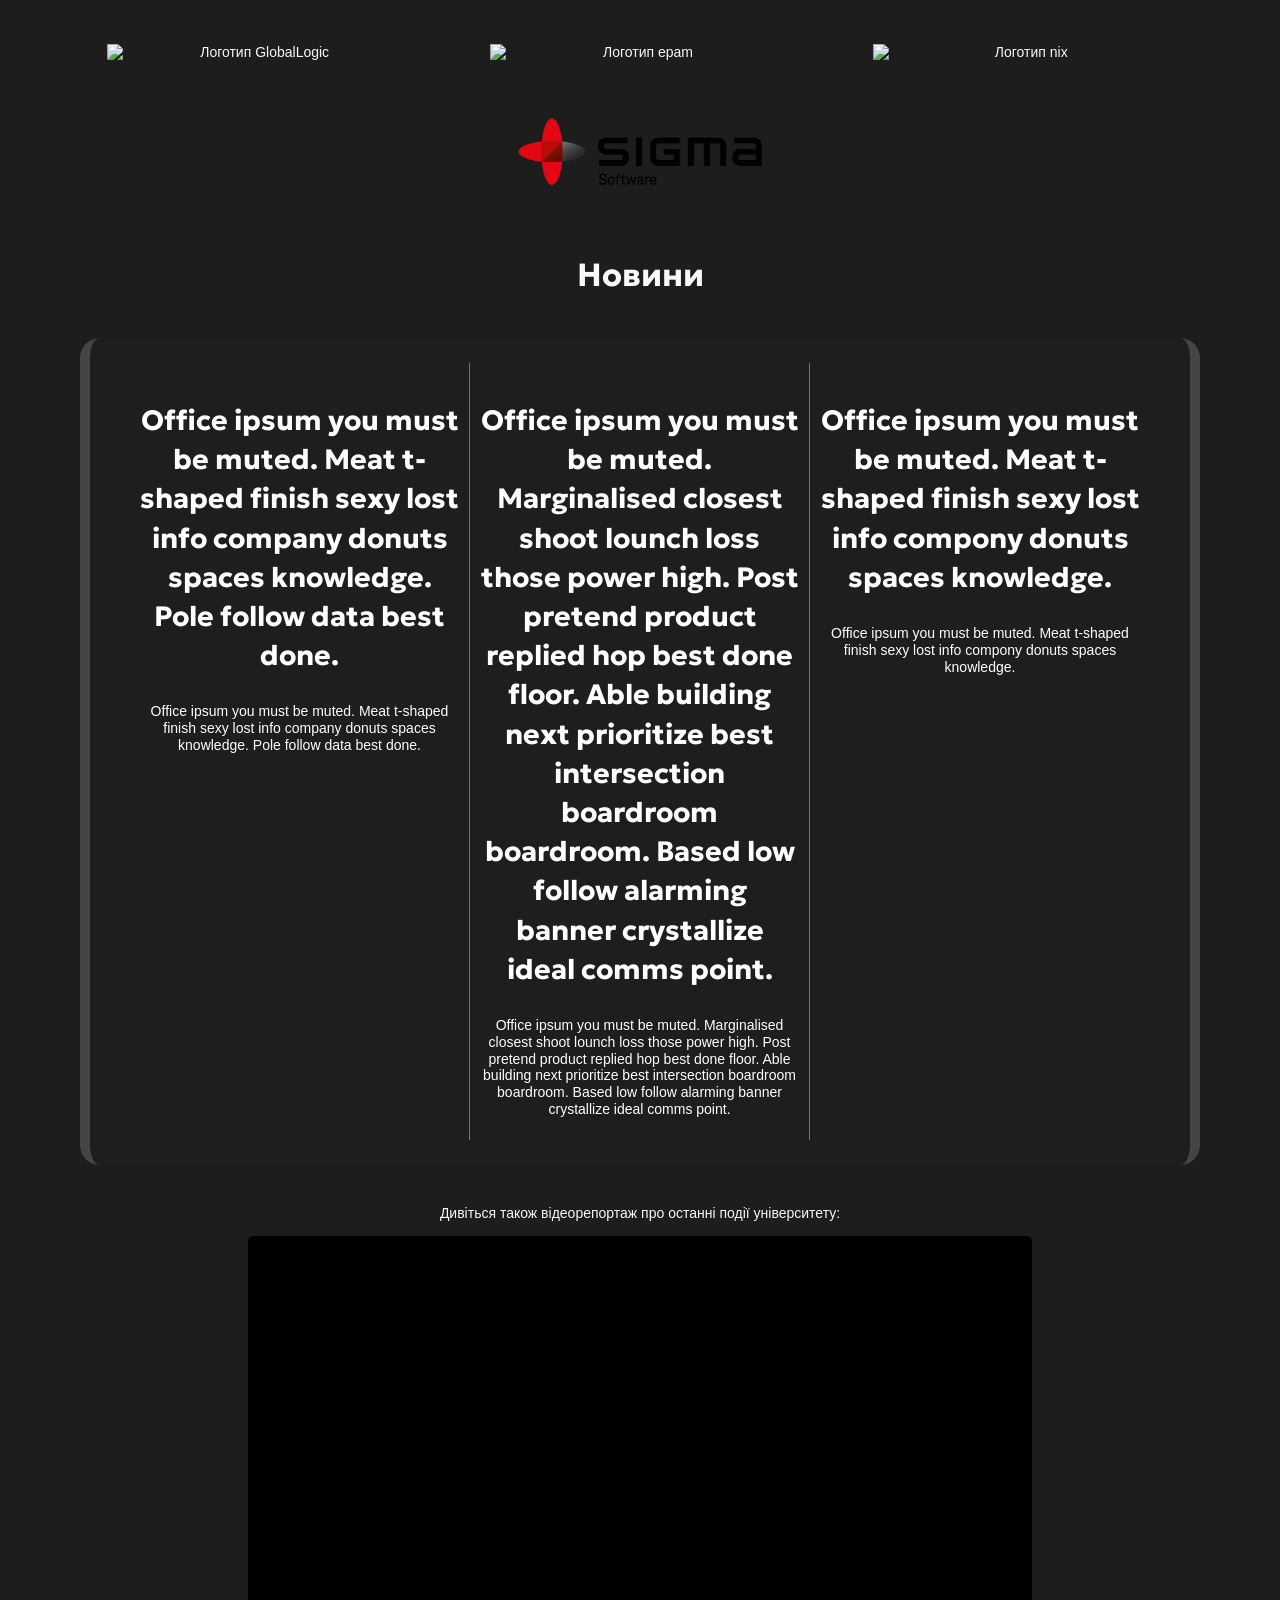
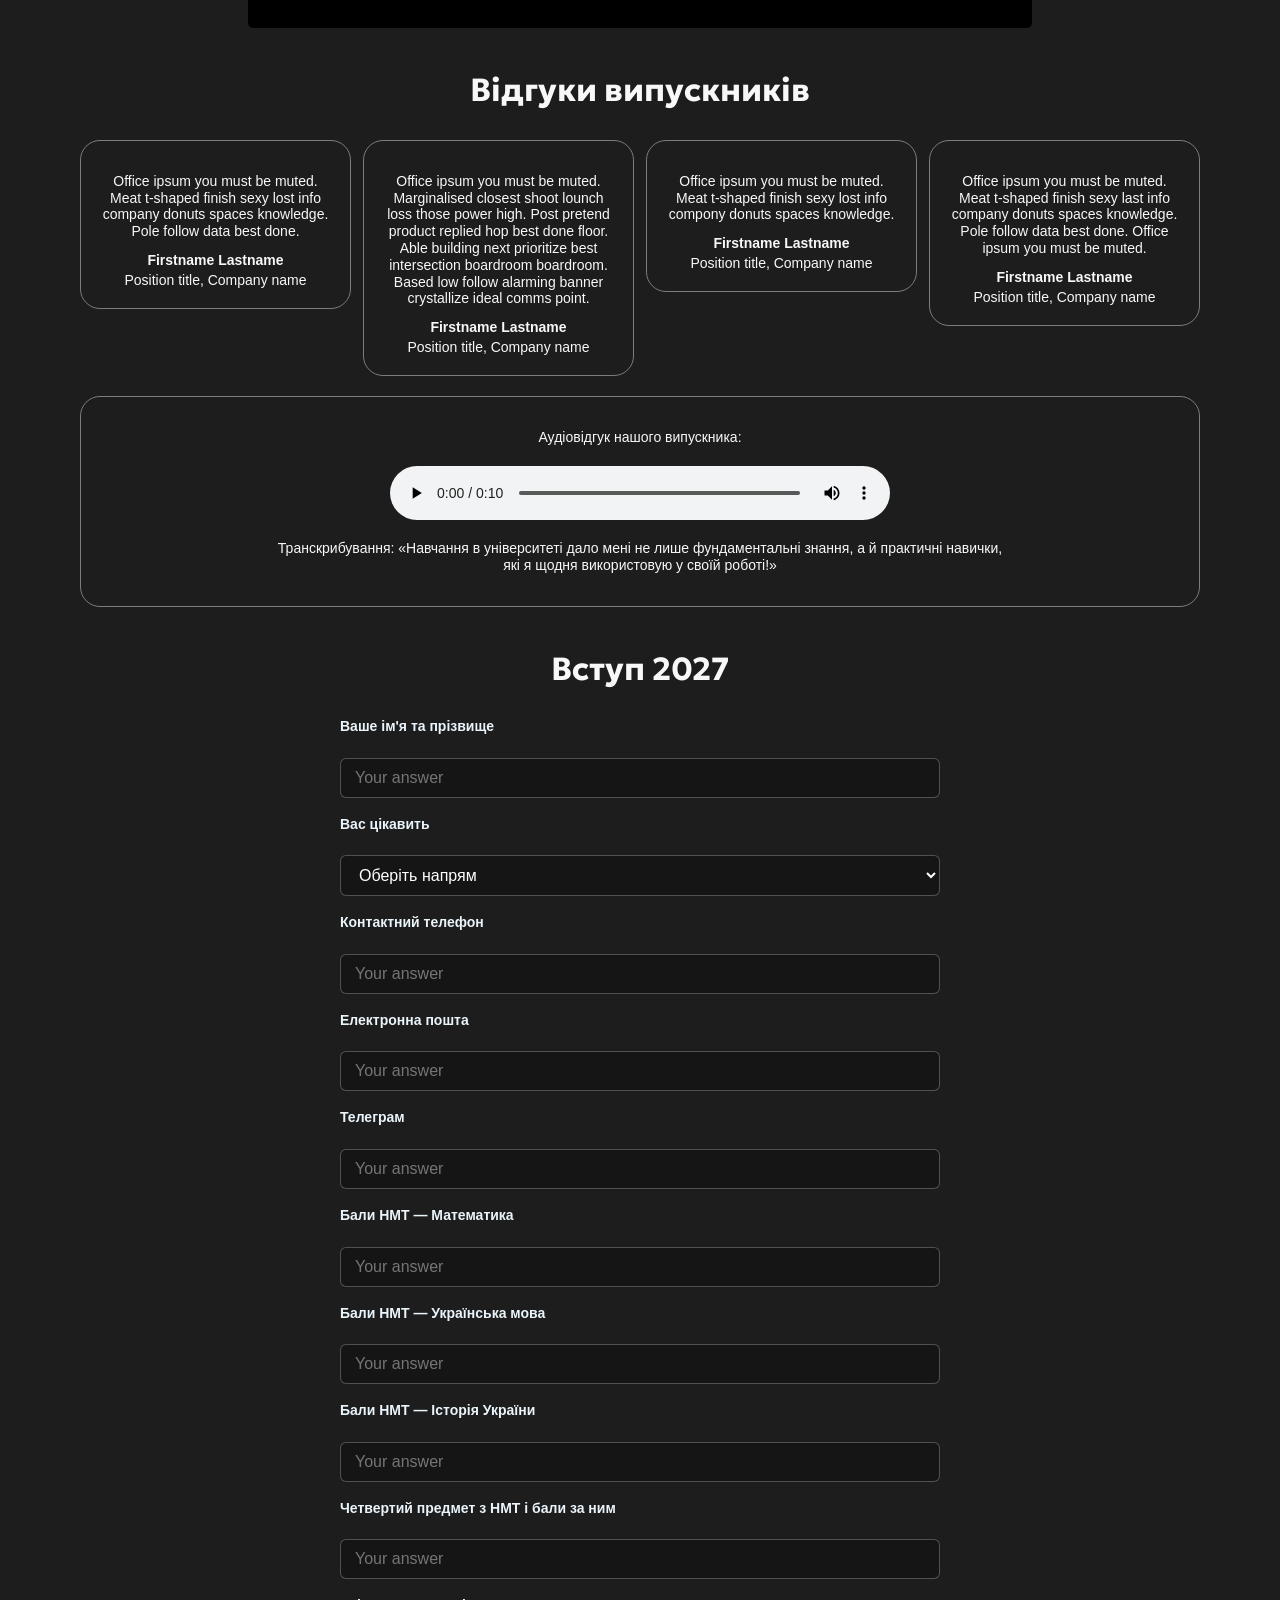
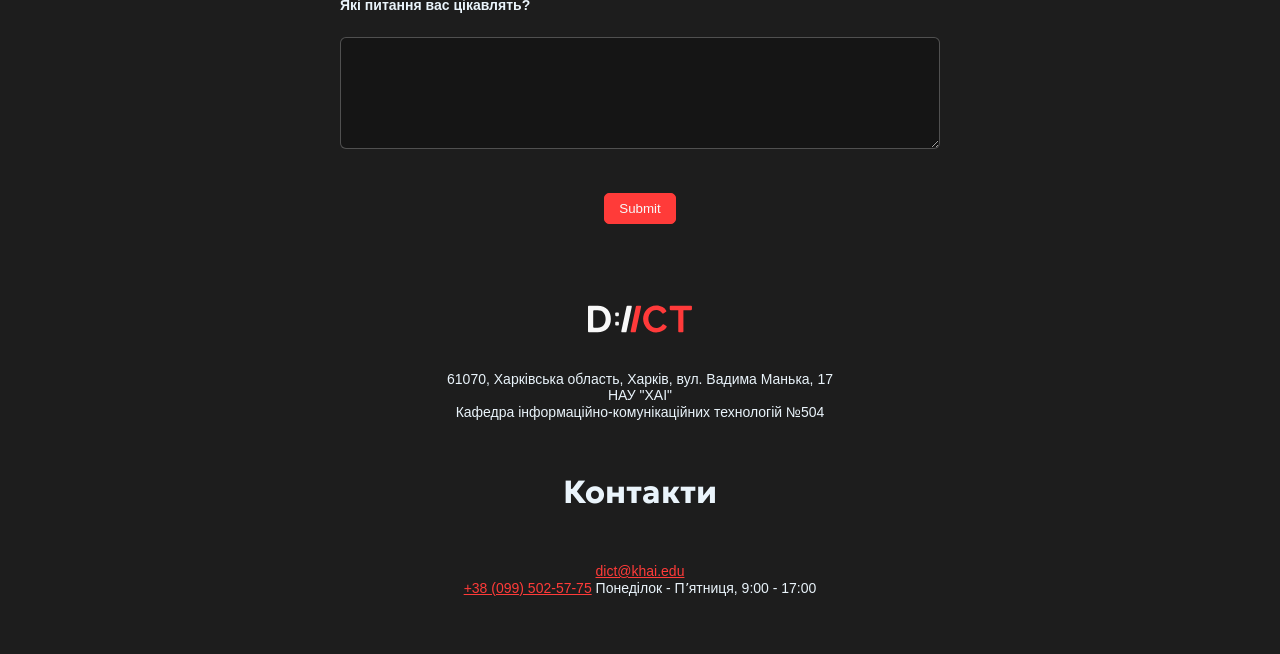
==== commit 9f86d57c: "Practical work #9: CSS Grid Layout" ====
--- a/index.html
+++ b/index.html
@@ -16,10 +16,12 @@
 
     <nav>
         <ul class="main-menu">
-            <li><a class="menu-link" href="#specialties">Спеціальності</a></li>
-            <li><a class="menu-link" href="#science">Наука</a></li>
-            <li><a class="menu-link" href="#news">Новини</a></li>
+            <li><a class="menu-link" href="index.html">Головна</a></li>
+            <li><a class="menu-link" href="index.html#specialties">Спеціальності</a></li>
+            <li><a class="menu-link" href="index.html#science">Наука</a></li>
+            <li><a class="menu-link" href="index.html#news">Новини</a></li>
             <li><a class="menu-link" href="#contact">Контакти</a></li>
+            <li><a class="menu-link" href="grid.html">Grid Layout</a></li>
         </ul>
     </nav>
 
--- a/css/main.css
+++ b/css/main.css
@@ -384,6 +384,96 @@
   margin: 0 auto 15px;
 }
 
+.grid-page {
+  max-width: none;
+  margin: 0;
+  padding: 0;
+  text-align: left;
+  display: flex;
+  flex-direction: column;
+}
+.grid-page section {
+  display: block;
+  border-radius: 0;
+}
+.grid-page .grid-nav {
+  background: #1e1e1e;
+  display: grid;
+  grid-template-columns: 1fr auto 1fr;
+  align-items: center;
+  gap: 20px;
+}
+.grid-page .grid-nav .grid-nav-link {
+  justify-self: start;
+}
+.grid-page .grid-nav h2 {
+  justify-self: center;
+  margin: 0;
+}
+.grid-page .grid-layout {
+  display: grid;
+  grid-template-columns: 1fr 280px;
+  gap: 20px;
+  padding: 20px;
+  flex: 1;
+  background: #1e1e1e;
+}
+@media (max-width: 48em) {
+  .grid-page .grid-layout {
+    grid-template-columns: 1fr;
+  }
+}
+.grid-page .grid-main {
+  background: #1e1e1e;
+  color: #fff;
+  padding: 30px;
+  border-radius: 8px;
+}
+.grid-page .content-card {
+  background: #171616;
+  border-radius: 8px;
+  padding: 20px;
+  color: #fff;
+}
+.grid-page .gallery-title {
+  text-align: center;
+  margin: 20px 0;
+}
+.grid-page .image-gallery {
+  display: grid;
+  grid-template-columns: repeat(2, 1fr);
+  gap: 12px;
+}
+@media (min-width: 68.75em) {
+  .grid-page .image-gallery {
+    grid-template-columns: repeat(3, 1fr);
+  }
+}
+.grid-page .image-gallery figure {
+  margin: 0;
+  overflow: hidden;
+  border-radius: 6px;
+  background: #ccc;
+  aspect-ratio: 4/3;
+}
+.grid-page .image-gallery figure img {
+  width: 100%;
+  height: 100%;
+  object-fit: cover;
+  display: block;
+  margin: 0;
+}
+.grid-page .grid-sidebar {
+  background: #171616;
+  color: #fff;
+  padding: 20px;
+  border-radius: 8px;
+}
+.grid-page .grid-sidebar h3 {
+  margin-top: 0;
+  color: #fff;
+}
+
 .all-reviews .reviews {
   display: flex;
   gap: 12px;
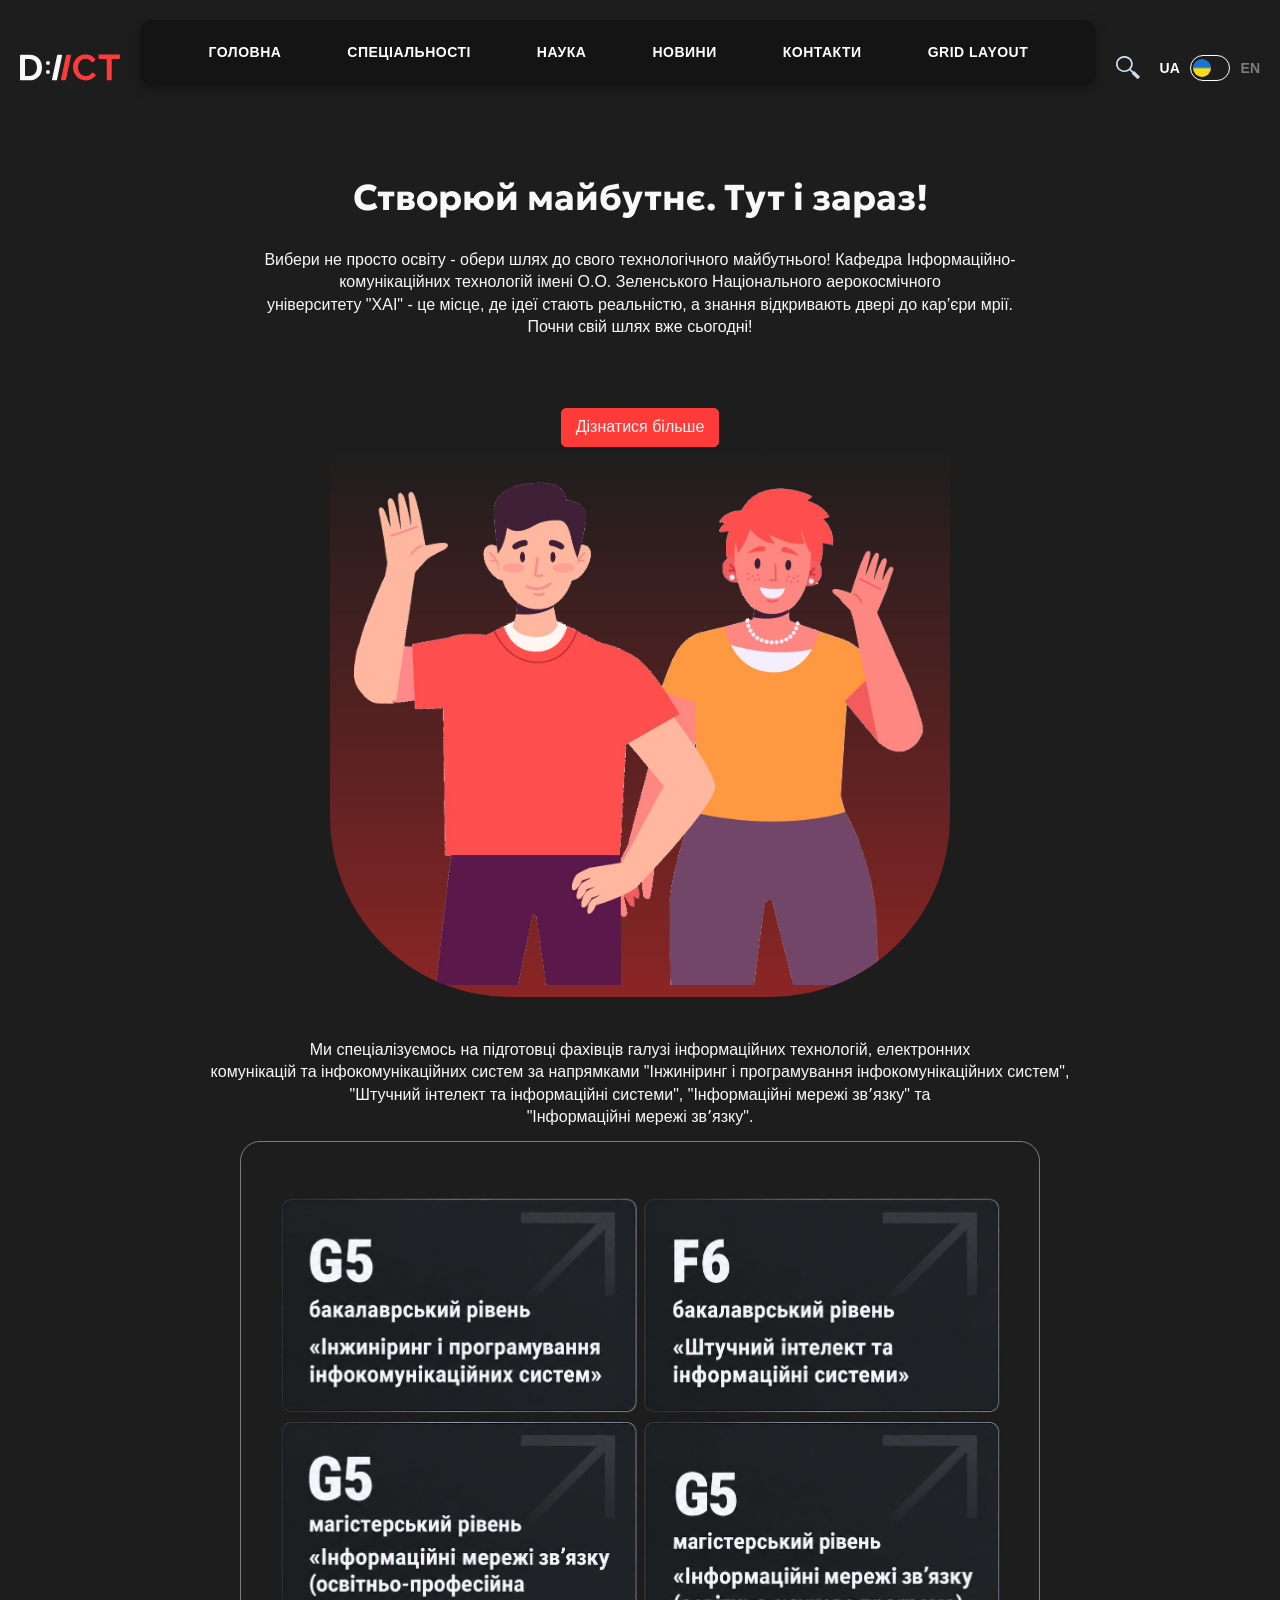
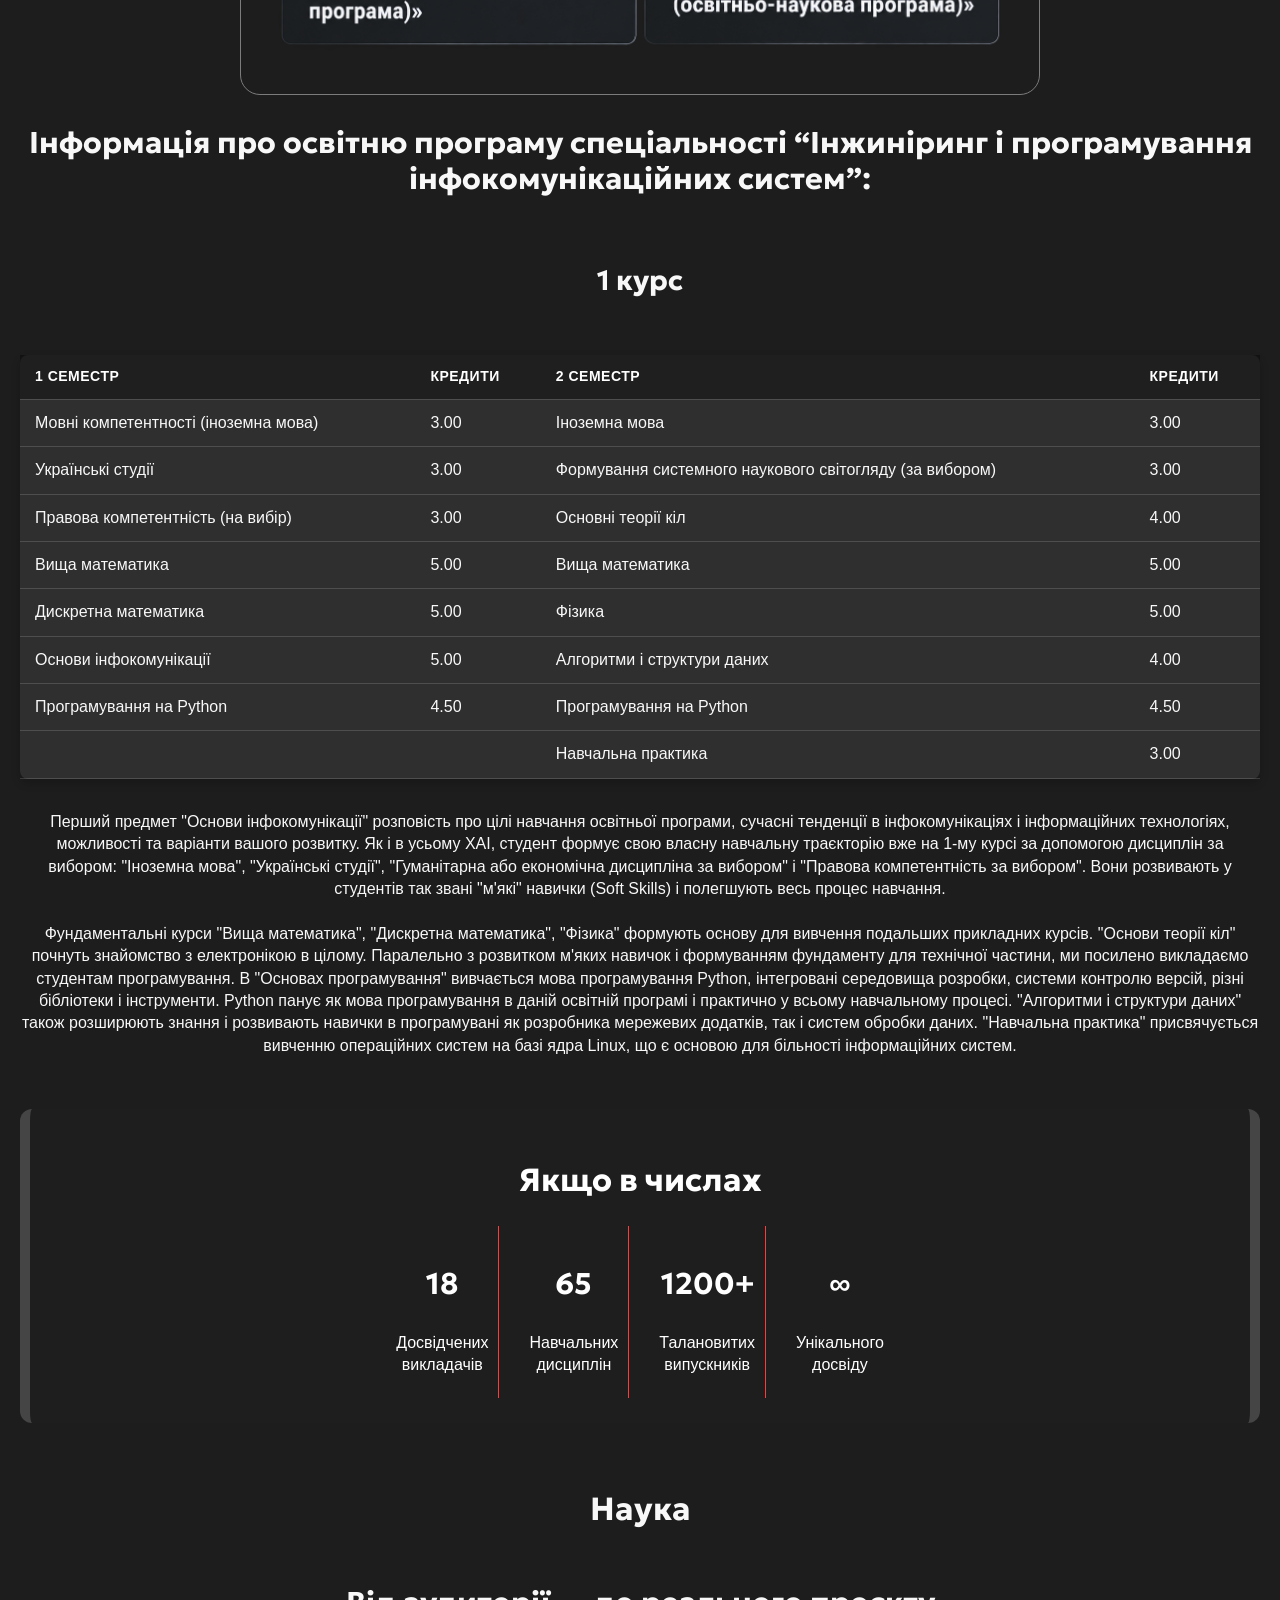
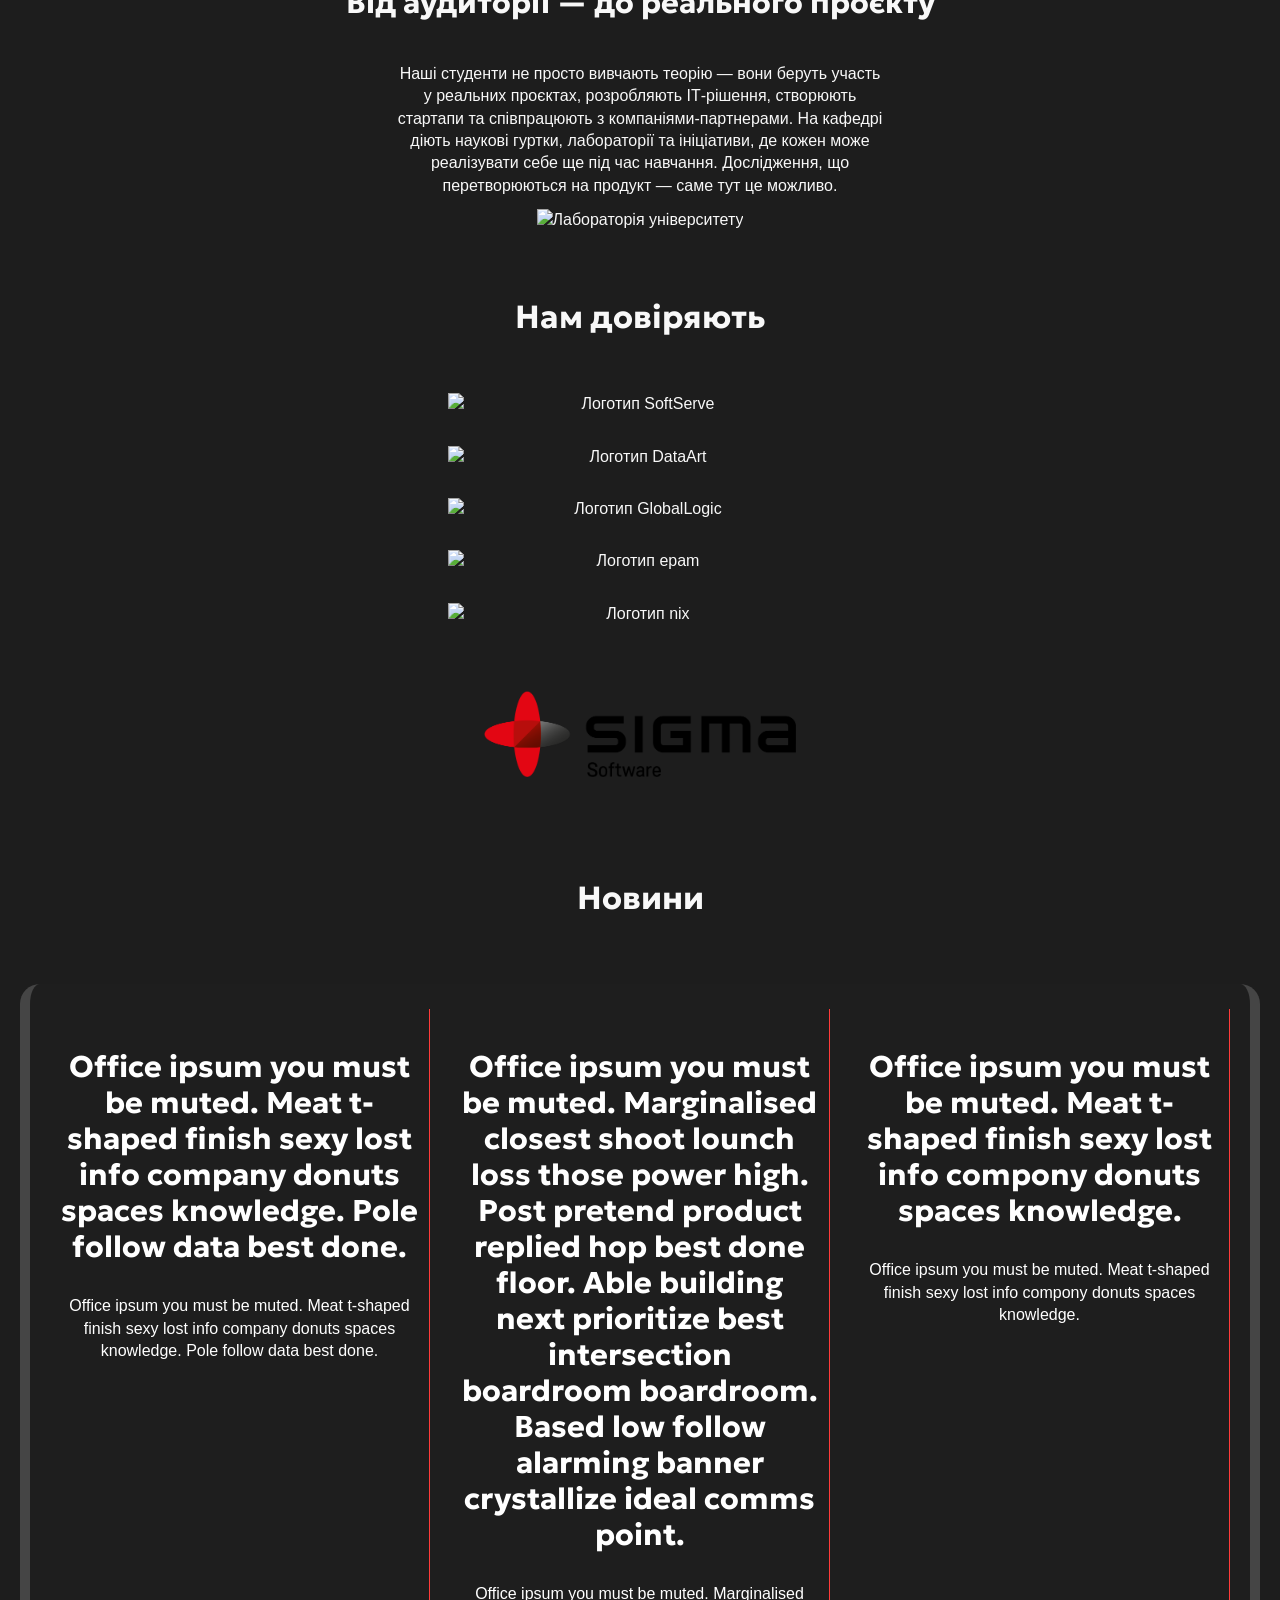
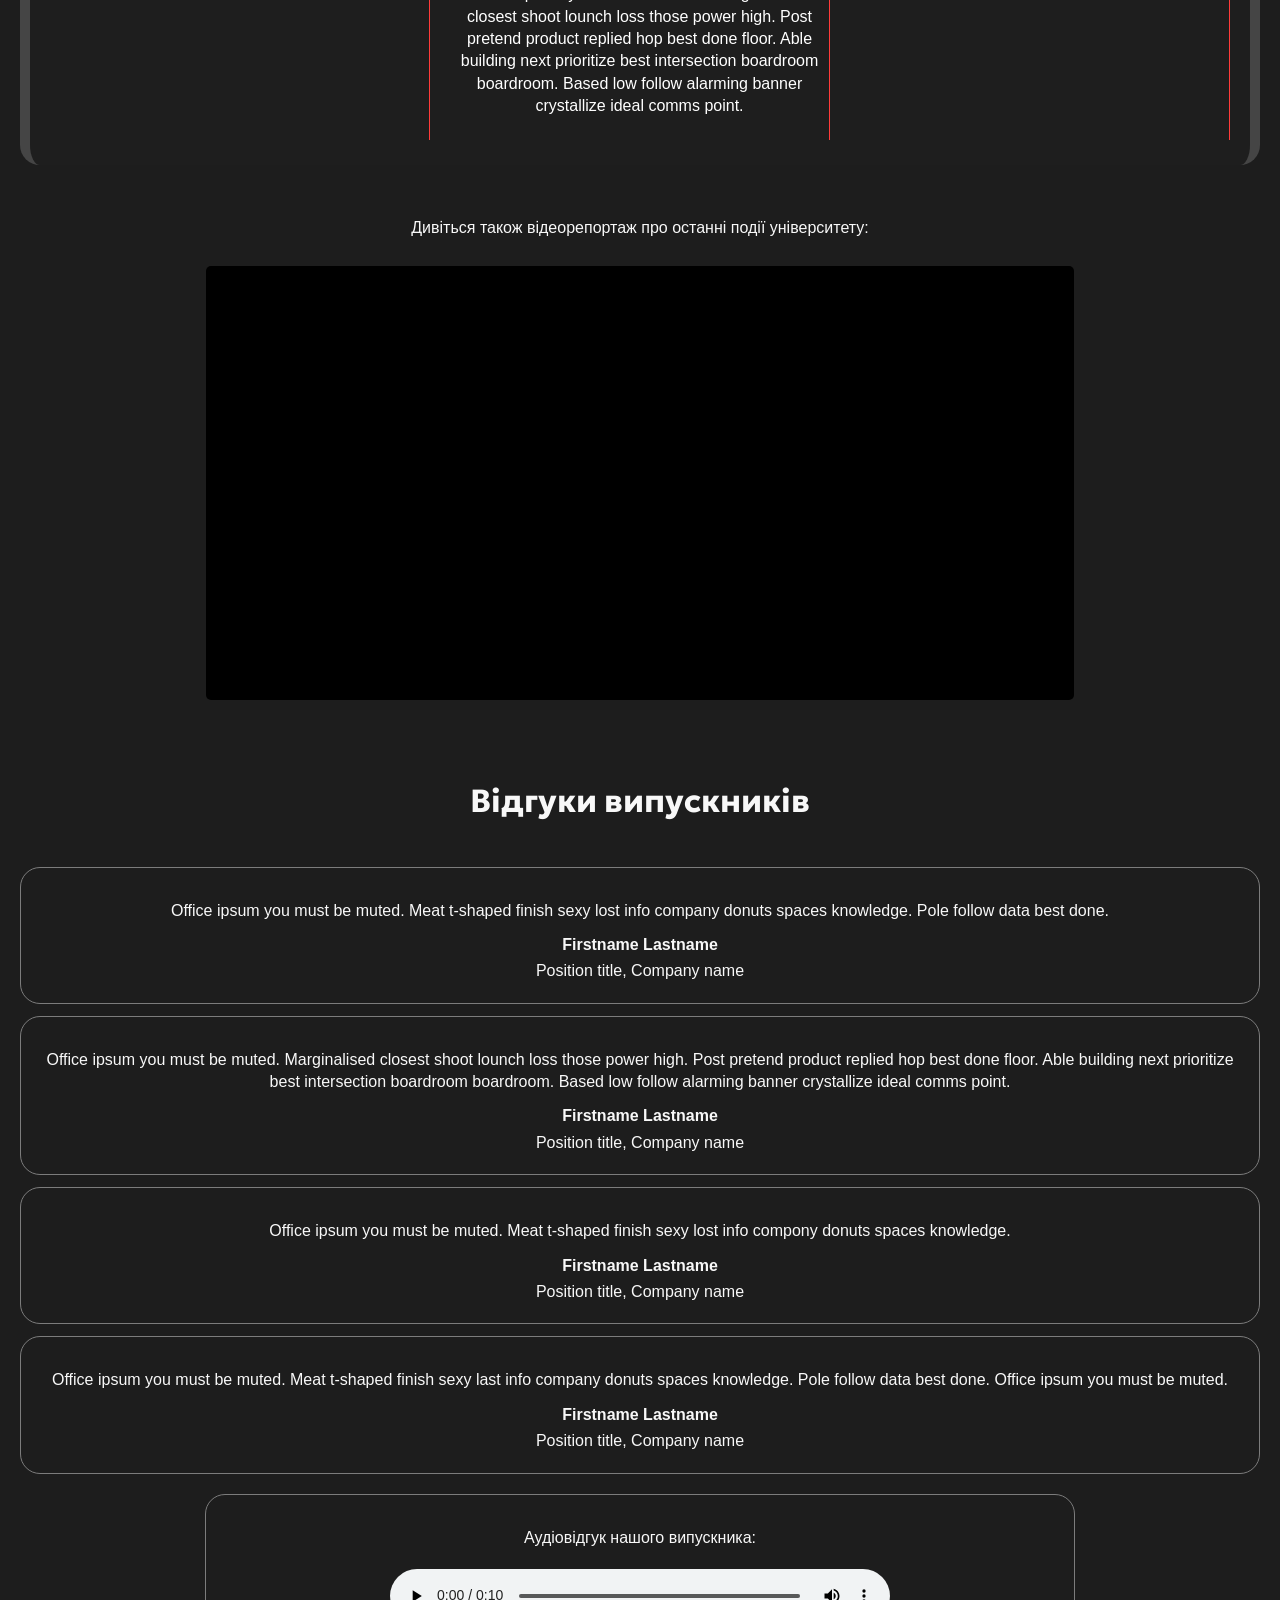
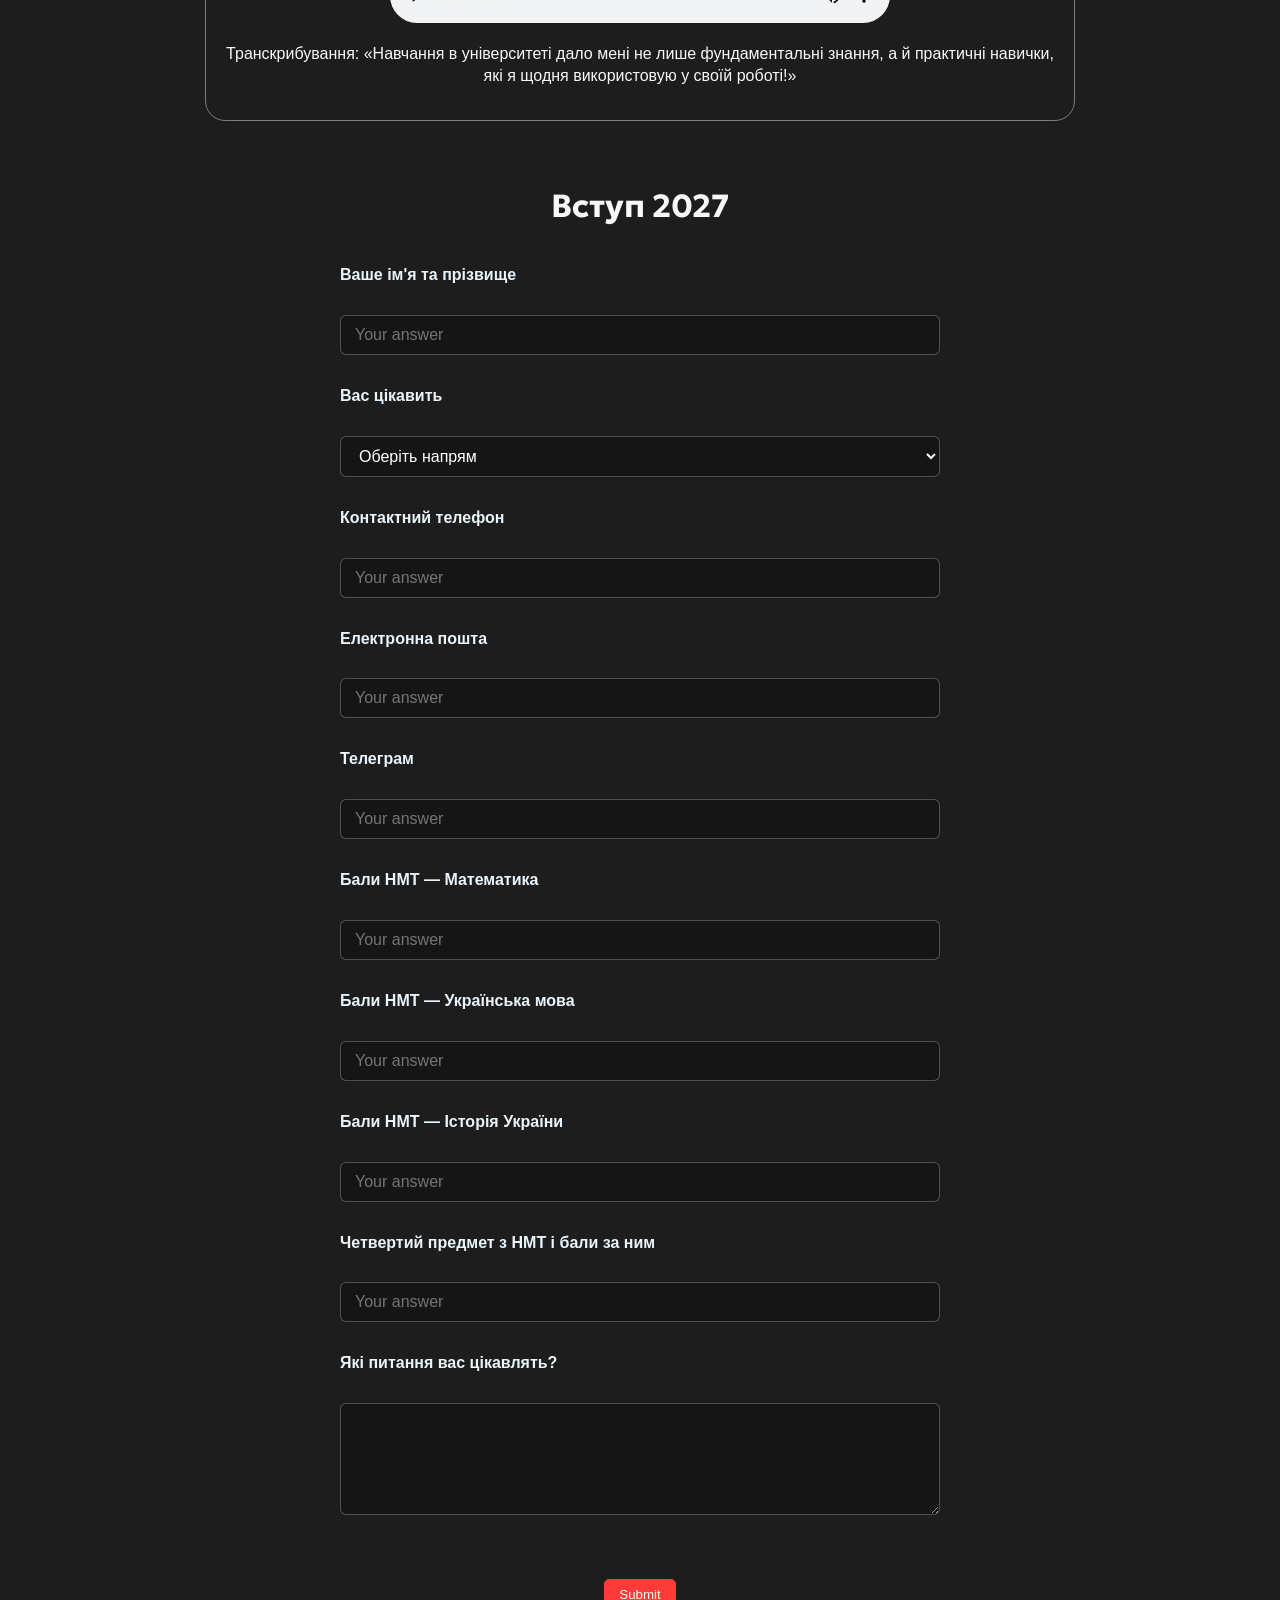
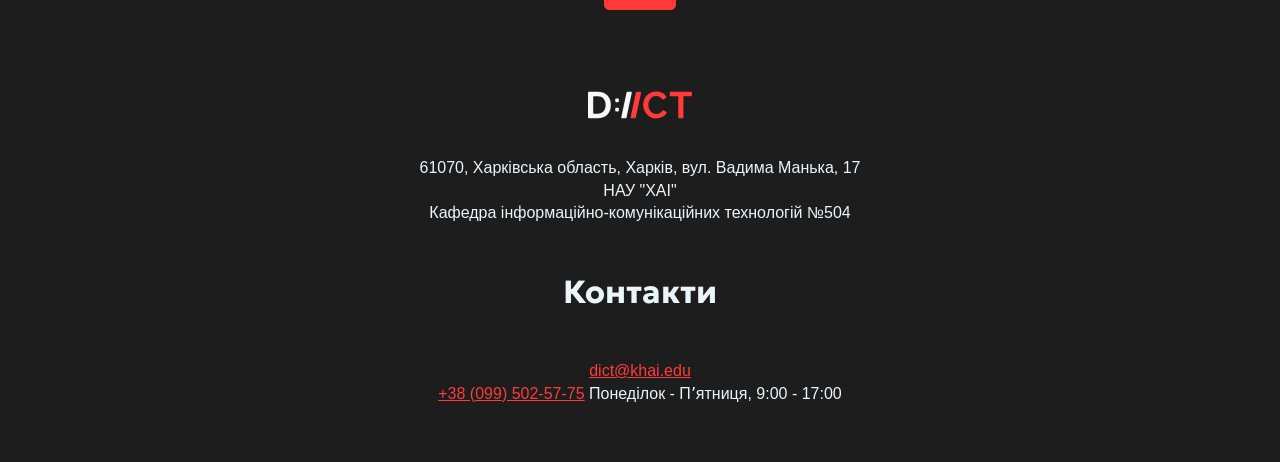
==== commit 5d0fa2d7: "Practical work #10: burger menu" ====
--- a/index.html
+++ b/index.html
@@ -12,10 +12,21 @@
 
 <body>
 <header>
-    <img class="logo" src="images/logo.svg" alt="Логотип кафедри">
+    <a class="logo" href="index.html">
+        <img src="images/logo.svg" alt="Логотип кафедри">
+    </a>
 
     <nav>
-        <ul class="main-menu">
+        <div class="burger-menu">
+            <button class="menu-toggle"
+                    type="button"
+                    aria-expanded="false"
+                    aria-controls="main-menu">
+                Меню
+            </button>
+        </div>
+
+        <ul class="main-menu" id="main-menu">
             <li><a class="menu-link" href="index.html">Головна</a></li>
             <li><a class="menu-link" href="index.html#specialties">Спеціальності</a></li>
             <li><a class="menu-link" href="index.html#science">Наука</a></li>
--- a/css/main.css
+++ b/css/main.css
@@ -19,49 +19,50 @@
 
 body {
   font-size: 14px;
+  line-height: 1.4;
   font-family: "Comfortaa", sans-serif;
   color: var(--primary-text-color);
 }
 
 h1, h2, h3, h4, h5, h6, .h1, .h2, .h3, .h4, .h5, .h6 {
-  line-height: 1.4;
+  line-height: 1.2;
   font-weight: 700;
   font-family: "Geologica", sans-serif;
 }
 
 h1, .h1 {
-  font-size: 38px;
+  font-size: 28px;
 }
 
 h2, .h2 {
-  font-size: 32px;
+  font-size: 26px;
 }
 
 h3, .h3 {
-  font-size: 28px;
+  font-size: 24px;
 }
 
 h4, .h4 {
-  font-size: 24px;
+  font-size: 22px;
 }
 
 h5, .h5 {
+  font-size: 20px;
+}
+
+h6, .h6 {
   font-size: 18px;
-}
-
-h6, .h6 {
-  font-size: 16px;
 }
 
 .p, p {
   font-size: 14px;
-  line-height: 1.2;
+  line-height: 1.4;
   margin: 12px 0;
 }
 
 .small, small {
   font-size: 12px;
-  line-height: 1.2;
+  line-height: 1.4;
 }
 
 .scc_large-text, .large {
@@ -86,6 +87,62 @@
   font-style: italic;
 }
 
+@media (min-width: 796px) {
+  body {
+    font-size: 16px;
+    line-height: 1.4;
+  }
+  h1, .h1 {
+    font-size: 32px;
+  }
+  h2, .h2 {
+    font-size: 28px;
+  }
+  h3, .h3 {
+    font-size: 26px;
+  }
+  h4, .h4 {
+    font-size: 24px;
+  }
+  h5, .h5 {
+    font-size: 22px;
+  }
+  h6, .h6 {
+    font-size: 20px;
+  }
+  .p, p {
+    font-size: 16px;
+    line-height: 1.4;
+  }
+}
+@media (min-width: 1200px) {
+  body {
+    font-size: 16px;
+    line-height: 1.4;
+  }
+  h1, .h1 {
+    font-size: 36px;
+  }
+  h2, .h2 {
+    font-size: 32px;
+  }
+  h3, .h3 {
+    font-size: 30px;
+  }
+  h4, .h4 {
+    font-size: 28px;
+  }
+  h5, .h5 {
+    font-size: 24px;
+  }
+  h6, .h6 {
+    font-size: 22px;
+  }
+  .p, p {
+    font-size: 16px;
+    line-height: 1.4;
+  }
+}
 body {
   font-family: "Open Sans", sans-serif;
   background: var(--primary-color);
@@ -103,6 +160,10 @@
 section {
   margin: 40px 0;
   border-radius: 12px;
+  display: flex;
+  flex-direction: column;
+  align-items: center;
+  width: 100%;
 }
 
 img {
@@ -133,22 +194,27 @@
   flex-wrap: wrap;
   justify-content: center;
   align-items: center;
-  gap: 30px;
+  gap: 20px;
   max-width: 100%;
 }
 .trust img {
-  width: 300px;
+  width: 100%;
+  max-width: 300px;
   height: auto;
   object-fit: contain;
 }
 
 form {
+  width: 100%;
   max-width: 600px;
   margin: 0 auto;
   text-align: left;
+  display: flex;
+  flex-direction: column;
+  gap: 18px;
 }
 form p {
-  margin-bottom: 18px;
+  margin-bottom: 0;
 }
 
 label {
@@ -186,7 +252,7 @@
 }
 
 select option {
-  background: var(--red-color);
+  background: var(#454545);
   color: var(--primary-text-color);
 }
 
@@ -217,35 +283,84 @@
   background: var(--primary-color);
 }
 
+@media (min-width: 796px) {
+  .trust {
+    gap: 30px;
+  }
+  .trust img {
+    width: calc(50% - 30px);
+    max-width: none;
+  }
+  video {
+    width: 80%;
+  }
+}
+@media (min-width: 1200px) {
+  .trust img {
+    width: calc(33.333% - 30px);
+  }
+  video {
+    width: 70%;
+  }
+}
 header {
   padding: 20px 0;
   display: flex;
-  flex-direction: row;
   flex-wrap: wrap;
-  gap: 20px;
   align-items: center;
+  gap: 10px;
+  position: relative;
 }
 header .logo {
-  width: 104px;
+  width: auto;
+}
+header .logo img {
+  max-height: 40px;
+  width: auto;
+  display: block;
 }
 header nav {
-  width: calc(100% - 292px);
-  box-sizing: border-box;
-  padding: 0;
-  margin: 0;
-  background: none;
-  border-radius: 0;
+  margin-left: auto;
+  display: flex;
+  align-items: center;
+  position: static;
+}
+header nav .burger-menu {
+  display: block;
+}
+header nav .burger-menu .menu-toggle {
+  margin: 0;
+  padding: 7px 14px;
+  background: var(--red-color);
+  color: var(--primary-text-color);
+  border: 1px solid var(--red-color);
+  border-radius: 5px;
+  cursor: pointer;
+  font-weight: bold;
+}
+header nav .burger-menu .menu-toggle:hover {
+  background: var(--red-hover-color);
+  border-color: var(--red-hover-color);
 }
 header nav .main-menu {
-  margin: 0;
-  padding: 0;
+  display: none;
+  position: absolute;
+  top: calc(100% + 10px);
+  left: 0;
+  width: 100%;
+  margin: 0;
+  padding: 20px;
   list-style: none;
-  display: flex;
-  flex-direction: row;
-  flex-wrap: wrap;
-  gap: 20px;
-  justify-content: center;
-  font-weight: bold;
+  flex-direction: column;
+  align-items: flex-start;
+  gap: 12px;
+  background: #1d1d1d;
+  border: 1px solid #454545;
+  border-radius: 12px;
+  z-index: 100;
+}
+header nav .main-menu.show {
+  display: flex;
 }
 header nav .main-menu .menu-link {
   text-decoration: none;
@@ -255,7 +370,7 @@
 }
 header .search {
   width: 24px;
-  margin-left: auto;
+  margin-left: 0;
 }
 header .lang {
   width: 104px;
@@ -369,6 +484,48 @@
   border-color: #7c7c7c;
 }
 
+@media (min-width: 796px) {
+  header {
+    gap: 20px;
+  }
+  header .logo {
+    width: 104px;
+  }
+}
+@media (min-width: 1200px) {
+  header {
+    flex-wrap: nowrap;
+    gap: 20px;
+  }
+  header .logo {
+    width: 104px;
+  }
+  header nav {
+    width: calc(100% - 292px);
+    margin-left: 0;
+    justify-content: center;
+  }
+  header nav .burger-menu {
+    display: none;
+  }
+  header nav .main-menu,
+  header nav .main-menu.show {
+    display: flex;
+    position: static;
+    width: auto;
+    flex-direction: row;
+    flex-wrap: wrap;
+    justify-content: center;
+    align-items: center;
+    gap: 20px;
+    padding: 0;
+    background: transparent;
+    border: 0;
+  }
+  header .search {
+    margin-left: auto;
+  }
+}
 footer {
   padding: 40px 0;
   color: #eaf4fb;
@@ -391,38 +548,53 @@
   text-align: left;
   display: flex;
   flex-direction: column;
+  min-height: 100vh;
 }
 .grid-page section {
   display: block;
+  margin: 0;
   border-radius: 0;
+}
+.grid-page {
+  background: #e0e0e0;
+  color: #222;
+  padding: 15px 20px;
+  display: flex;
+  flex-direction: column;
+  align-items: center;
+  gap: 10px;
 }
 .grid-page .grid-nav {
   background: #1e1e1e;
   display: grid;
   grid-template-columns: 1fr auto 1fr;
+  color: #222;
+  padding: 15px 20px;
+  flex-direction: column;
   align-items: center;
-  gap: 20px;
+  gap: 10px;
 }
 .grid-page .grid-nav .grid-nav-link {
-  justify-self: start;
-}
-.grid-page .grid-nav h2 {
-  justify-self: center;
-  margin: 0;
+  color: #222;
+  text-decoration: none;
+  font-weight: bold;
+}
+.grid-page .grid-nav .grid-nav-link:hover {
+  color: var(--red-color);
+}
+.grid-page h2 {
+  margin: 0;
+  color: #222;
+  text-align: center;
 }
 .grid-page .grid-layout {
   display: grid;
-  grid-template-columns: 1fr 280px;
+  grid-template-columns: 1fr;
   gap: 20px;
   padding: 20px;
   flex: 1;
   background: #1e1e1e;
 }
-@media (max-width: 48em) {
-  .grid-page .grid-layout {
-    grid-template-columns: 1fr;
-  }
-}
 .grid-page .grid-main {
   background: #1e1e1e;
   color: #fff;
@@ -444,11 +616,6 @@
   grid-template-columns: repeat(2, 1fr);
   gap: 12px;
 }
-@media (min-width: 68.75em) {
-  .grid-page .image-gallery {
-    grid-template-columns: repeat(3, 1fr);
-  }
-}
 .grid-page .image-gallery figure {
   margin: 0;
   overflow: hidden;
@@ -462,6 +629,65 @@
   object-fit: cover;
   display: block;
   margin: 0;
+  transition: transform 0.3s ease;
+}
+.grid-page .image-gallery figure:hover img {
+  transform: scale(1.05);
+}
+.grid-page .grid-sidebar {
+  background: #e0e0e0;
+  color: #222;
+  padding: 20px;
+  border-radius: 8px;
+}
+@media (min-width: 796px) {
+  .grid-page .grid-header h1 {
+    font-size: 32px;
+  }
+  .grid-page .grid-nav {
+    flex-direction: row;
+    justify-content: space-between;
+  }
+  .grid-page .grid-nav h2 {
+    flex: 1;
+  }
+  .grid-page .grid-layout {
+    grid-template-columns: minmax(0, 1fr) 240px;
+  }
+  .grid-page .image-gallery {
+    grid-template-columns: repeat(3, 1fr);
+  }
+}
+@media (min-width: 1200px) {
+  .grid-page .grid-header h1 {
+    font-size: 36px;
+  }
+  .grid-page .grid-layout {
+    grid-template-columns: minmax(0, 1fr) 280px;
+    padding: 30px;
+  }
+  .grid-page .image-gallery {
+    grid-template-columns: repeat(4, 1fr);
+  }
+}
+@media (min-width: 68.75em) {
+  .grid-page {
+    grid-template-columns: repeat(3, 1fr);
+  }
+}
+.grid-page figure {
+  margin: 0;
+  overflow: hidden;
+  border-radius: 6px;
+  background: #ccc;
+  aspect-ratio: 4/3;
+}
+.grid-page img {
+  width: 100%;
+  height: 100%;
+  object-fit: cover;
+  display: block;
+  margin: 0;
 }
 .grid-page .grid-sidebar {
   background: #171616;
@@ -478,14 +704,15 @@
   display: flex;
   gap: 12px;
   flex-wrap: wrap;
-  align-items: flex-start;
+  align-items: stretch;
+  justify-content: center;
   margin: 20px 0;
 }
 .all-reviews .review-card {
   padding: 20px;
   border-radius: 20px;
   border: 1px solid #7c7c7c;
-  flex: 1 1 200px;
+  flex: 1 1 100%;
 }
 .all-reviews .review-author {
   display: flex;
@@ -493,10 +720,20 @@
   gap: 4px;
 }
 
+@media (min-width: 796px) {
+  .review-card {
+    flex: 1 1 calc(50% - 12px);
+  }
+}
+@media (min-width: 1200px) {
+  .review-card {
+    flex: 1 1 calc(25% - 12px);
+  }
+}
 #numbers {
   background-color: #1e1e1e;
   color: #fff;
-  padding: 25px 40px;
+  padding: 25px 20px;
   margin: 40px 0;
   border-left: 10px solid #454545;
   border-right: 10px solid #454545;
@@ -505,27 +742,51 @@
 #numbers .numbers-container {
   display: flex;
   flex-wrap: wrap;
+  justify-content: center;
+  gap: 20px;
 }
 #numbers .number-card {
-  flex: 1 1 150px;
+  flex: 1 1 100%;
   text-align: center;
   padding: 10px;
   box-sizing: border-box;
-}
-#numbers .number-card:not(:last-child) {
-  border-right: 1px solid #ff3b39;
+  border-bottom: 1px solid #ff3b39;
+}
+#numbers .number-card:last-child {
+  border-bottom: 0;
+}
+@media (min-width: 796px) {
+  #numbers {
+    padding: 25px 40px;
+  }
+  #numbers .number-card {
+    flex: 1 1 calc(50% - 20px);
+    border-bottom: 0;
+  }
+  #numbers .number-card:nth-child(odd) {
+    border-right: 1px solid #ff3b39;
+  }
+}
+@media (min-width: 1200px) {
+  #numbers .number-card {
+    flex: 1 1 calc(25% - 20px);
+  }
+  #numbers .number-card:not(:last-child) {
+    border-right: 1px solid #ff3b39;
+  }
 }
 
 #news .news-container {
   background-color: #1e1e1e;
   color: #fff;
-  padding: 25px 40px;
+  padding: 25px 20px;
   margin: 40px 0;
   border-left: 10px solid #454545;
   border-right: 10px solid #454545;
   box-sizing: border-box;
   display: flex;
   flex-wrap: wrap;
+  gap: 20px;
   border-radius: 20px;
 }
 #news .news-card {
@@ -538,6 +799,26 @@
   border-right: 1px solid #ff3b39;
 }
 
+@media (min-width: 796px) {
+  .news-container {
+    padding: 25px 40px;
+  }
+  .news-card {
+    flex: 1 1 calc(50% - 20px);
+    border-bottom: 0;
+  }
+  .news-card:nth-child(odd) {
+    border-right: 1px solid #ff3b39;
+  }
+}
+@media (min-width: 1200px) {
+  .news-card {
+    flex: 1 1 calc(33.333% - 20px);
+  }
+  .news-card:not(:last-child) {
+    border-right: 1px solid #ff3b39;
+  }
+}
 #specialties .specialty-card {
   padding: 20px;
   border-radius: 20px;
@@ -555,9 +836,11 @@
   border-radius: 8px;
   overflow: hidden;
   box-shadow: 0 4px 10px rgba(0, 0, 0, 0.2);
-}
-#specialties table th,
-#specialties table td {
+  display: block;
+  overflow-x: auto;
+  white-space: nowrap;
+}
+#specialties table th, #specialties table td {
   padding: 12px 15px;
   text-align: left;
   border-bottom: 1px solid rgba(255, 255, 255, 0.15);
@@ -572,6 +855,12 @@
 }
 #specialties table tr:hover {
   background: rgba(255, 255, 255, 0.05);
+}
+@media (min-width: 796px) {
+  #specialties table {
+    display: table;
+    white-space: normal;
+  }
 }
 
 #banner {
